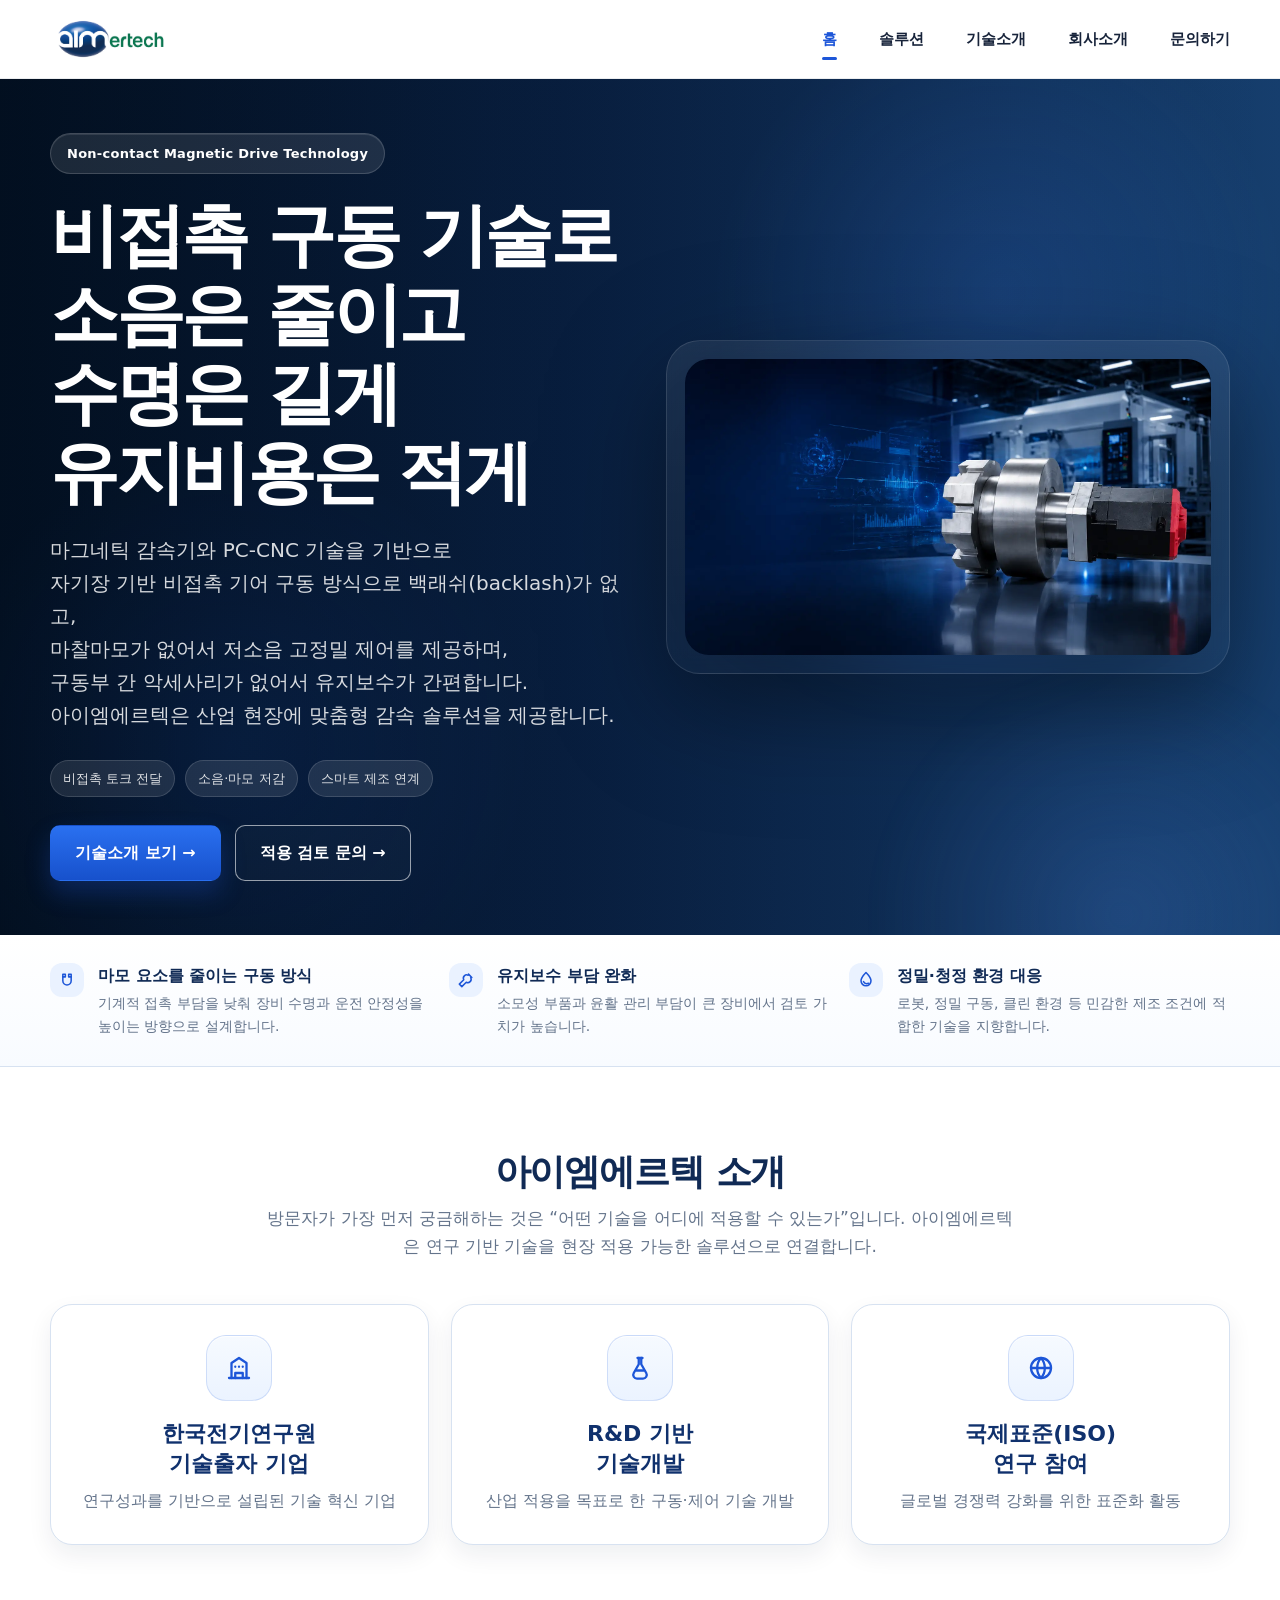
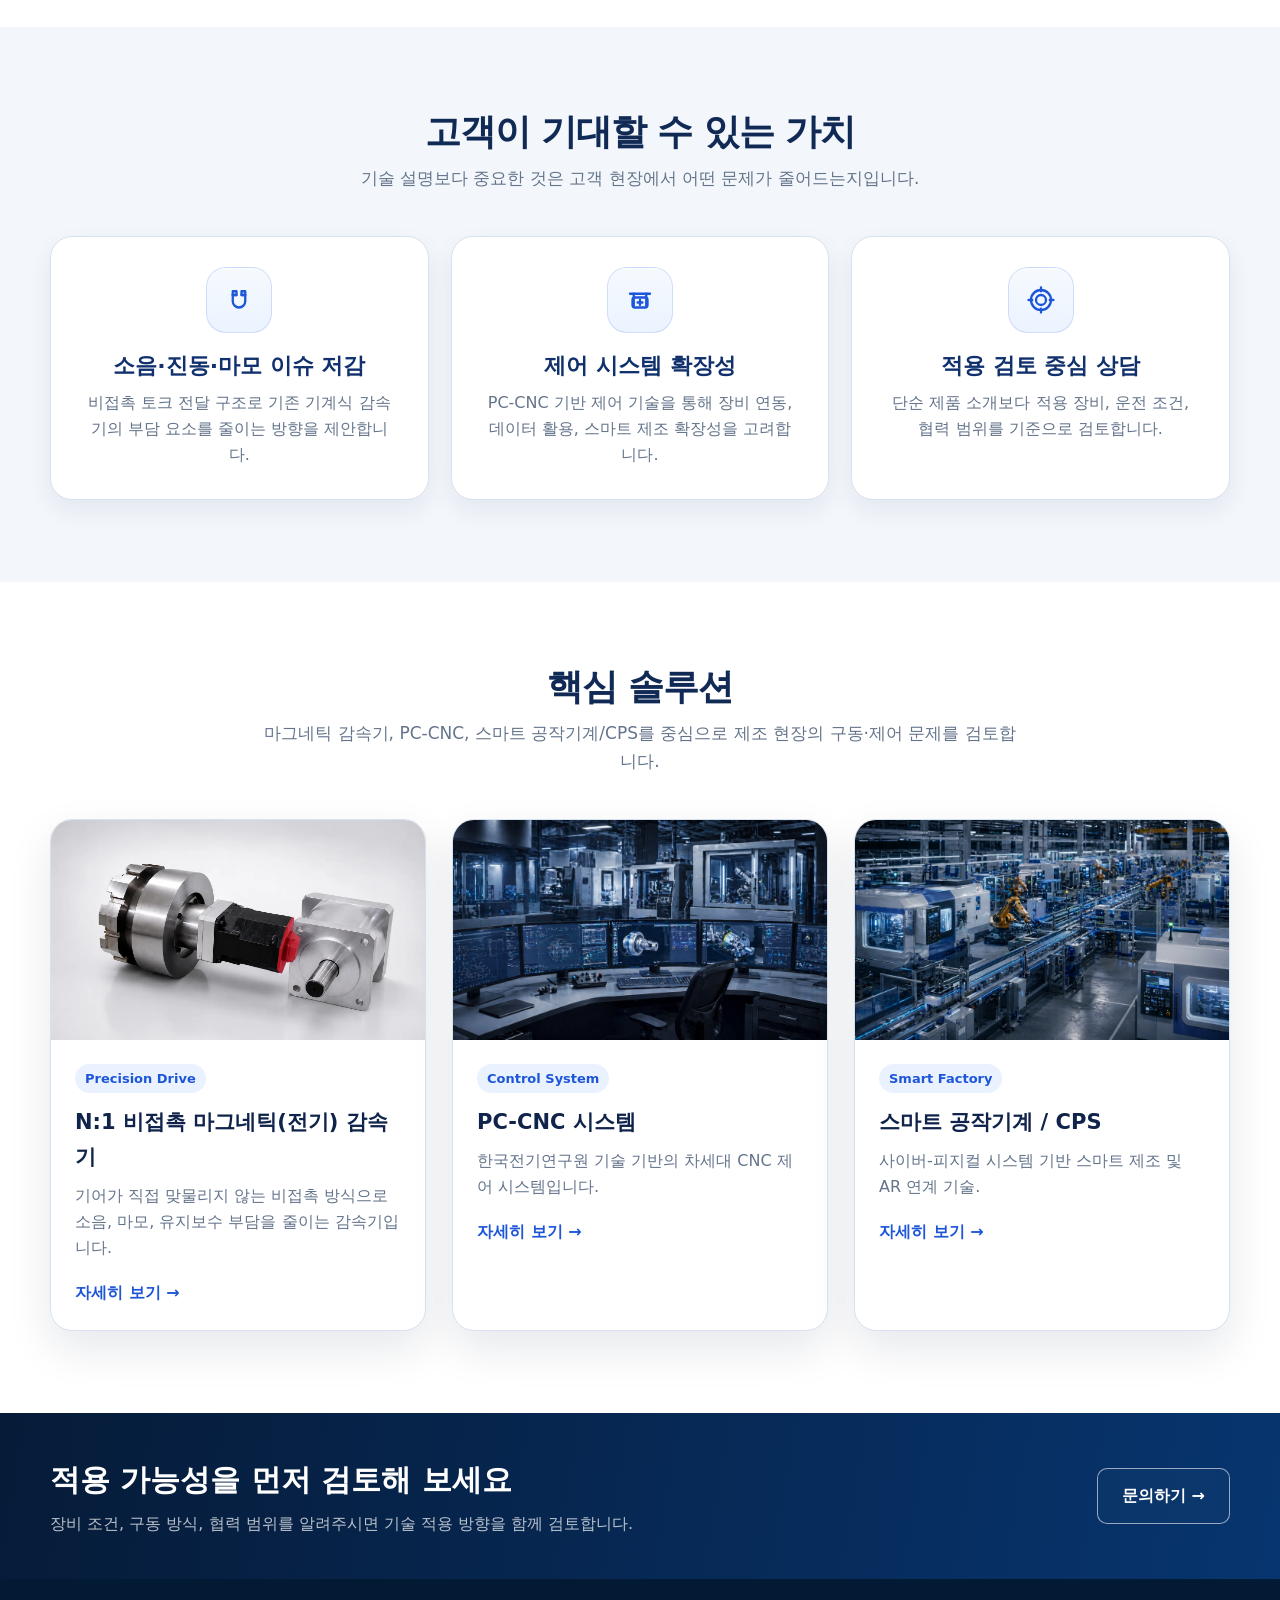
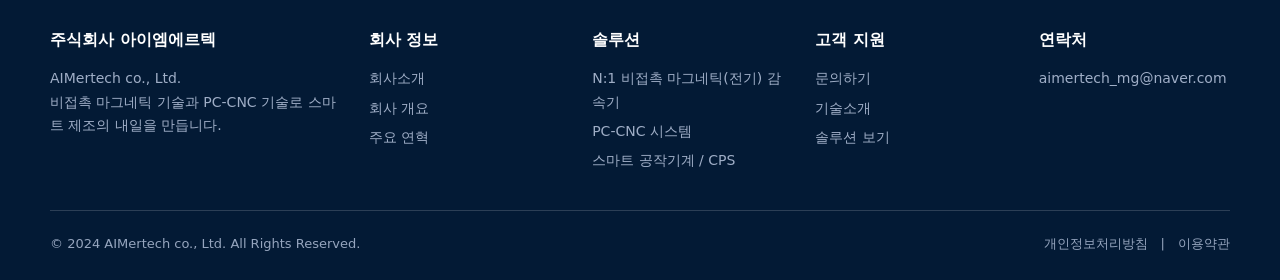
==== index.html @ ede46d6a "Update text for non-contact drive technology description" ====
<!doctype html>
<html lang="ko">
<head>
  <meta charset="utf-8">
  <meta name="viewport" content="width=device-width, initial-scale=1">
  <title>아이엠에르텍 | 비접촉 마그네틱 기술과 PC-CNC 솔루션</title>
  <meta name="description" content="아이엠에르텍은 마그네틱 감속기, PC-CNC, 스마트 공작기계/CPS 기술을 기반으로 정밀 제조 현장의 구동·제어 문제를 해결합니다.">
  <meta property="og:title" content="아이엠에르텍 | 비접촉 마그네틱 기술과 PC-CNC 솔루션">
  <meta property="og:description" content="아이엠에르텍은 마그네틱 감속기, PC-CNC, 스마트 공작기계/CPS 기술을 기반으로 정밀 제조 현장의 구동·제어 문제를 해결합니다.">
  <meta property="og:type" content="website">
  <meta property="og:image" content="assets/images/hero-mangetic-gear.webp">
  <link rel="icon" href="assets/logo/logo.webp">
  <link rel="stylesheet" href="css/style.css">
</head>
<body>
<a class="skip" href="#main">본문 바로가기</a>
<header class="site-header">
  <div class="container nav-wrap">
    <a class="logo" href="index.html" aria-label="아이엠에르텍 홈"><img src="assets/logo/logo.webp" alt="주식회사 아이엠에르텍 AIMertech co., Ltd."></a>
    <nav class="main-nav" aria-label="주요 메뉴"><a href="index.html" class="active">홈</a><a href="solution.html">솔루션</a><a href="technology.html">기술소개</a><a href="company.html">회사소개</a><a href="contact.html">문의하기</a></nav>
    <button class="mobile-toggle" aria-label="메뉴 열기"><span></span><span></span><span></span></button>
  </div>
</header>
<main id="main">

<section class="hero">
  <div class="container hero-grid">
    <div class="hero-copy">
      <div class="hero-kicker">Non-contact Magnetic Drive Technology</div>
      <h1>비접촉 구동 기술로<br>소음은 줄이고<br>수명은 길게<br>유지비용은 적게</h1>
      <p>마그네틱 감속기와 PC-CNC 기술을 기반으로 <br> 
        자기장 기반 비접촉 기어 구동 방식으로 백래쉬(backlash)가 없고, <br>
        마찰마모가 없어서 저소음 고정밀 제어를 제공하며, <br>
        구동부 간 악세사리가 없어서 유지보수가 간편합니다. <br>
        아이엠에르텍은 산업 현장에 맞춤형 감속 솔루션을 제공합니다.</p>
      <div class="hero-chips"><span>비접촉 토크 전달</span><span>소음·마모 저감</span><span>스마트 제조 연계</span></div>
      <div class="btn-row"><a class="btn btn-primary" href="technology.html">기술소개 보기 →</a><a class="btn btn-outline" href="contact.html">적용 검토 문의 →</a></div>
    </div>
    <div class="hero-media">
      <div class="hero-glow" aria-hidden="true"></div>
      <div class="hero-media-shell"><img src="assets/images/hero-mangetic-gear.webp" alt="아이엠에르텍 N:1 비접촉 마그네틱(전기) 감속기"></div>
    </div>
  </div>
</section>
<section class="customer-bar">
  <div class="container customer-points">
    <div class="customer-point"><div class="mini"><svg class="svg-icon" viewBox="0 0 24 24" aria-hidden="true"><path d="M7 8v5a5 5 0 1 0 10 0V8"/><path d="M7 8h3M14 8h3"/><path d="M7 5h3v3H7zM14 5h3v3h-3z"/></svg></div><div><strong>마모 요소를 줄이는 구동 방식</strong><p>기계적 접촉 부담을 낮춰 장비 수명과 운전 안정성을 높이는 방향으로 설계합니다.</p></div></div>
    <div class="customer-point"><div class="mini"><svg class="svg-icon" viewBox="0 0 24 24" aria-hidden="true"><path d="M14.7 6.3a4 4 0 0 0-5.4 5.4L4 17l3 3 5.3-5.3a4 4 0 0 0 5.4-5.4"/><path d="M15 5l4 4"/></svg></div><div><strong>유지보수 부담 완화</strong><p>소모성 부품과 윤활 관리 부담이 큰 장비에서 검토 가치가 높습니다.</p></div></div>
    <div class="customer-point"><div class="mini"><svg class="svg-icon" viewBox="0 0 24 24" aria-hidden="true"><path d="M12 3c3 3 6 6 6 10a6 6 0 0 1-12 0c0-4 3-7 6-10Z"/><path d="M9 14c1 2 3 3 6 2"/></svg></div><div><strong>정밀·청정 환경 대응</strong><p>로봇, 정밀 구동, 클린 환경 등 민감한 제조 조건에 적합한 기술을 지향합니다.</p></div></div>
  </div>
</section>
<section class="section">
  <div class="container">
    <div class="section-title"><h2>아이엠에르텍 소개</h2><p>방문자가 가장 먼저 궁금해하는 것은 “어떤 기술을 어디에 적용할 수 있는가”입니다. 아이엠에르텍은 연구 기반 기술을 현장 적용 가능한 솔루션으로 연결합니다.</p></div>
    <div class="stats">
      <div class="stat-card"><div class="icon-circle"><svg class="svg-icon" viewBox="0 0 24 24" aria-hidden="true"><path d="M4 20h16"/><path d="M6 20V8l6-4 6 4v12"/><path d="M9 20v-4h6v4"/><path d="M9 11h.01M12 11h.01M15 11h.01"/></svg></div><h3>한국전기연구원<br>기술출자 기업</h3><p>연구성과를 기반으로 설립된 기술 혁신 기업</p></div>
      <div class="stat-card"><div class="icon-circle"><svg class="svg-icon" viewBox="0 0 24 24" aria-hidden="true"><path d="M10 4h4"/><path d="M11 4v5l-4 7a3 3 0 0 0 2.6 4.5h4.8A3 3 0 0 0 17 16l-4-7V4"/><path d="M9 14h6"/></svg></div><h3>R&amp;D 기반<br>기술개발</h3><p>산업 적용을 목표로 한 구동·제어 기술 개발</p></div>
      <div class="stat-card"><div class="icon-circle"><svg class="svg-icon" viewBox="0 0 24 24" aria-hidden="true"><circle cx="12" cy="12" r="8"/><path d="M4 12h16"/><path d="M12 4a12 12 0 0 1 0 16"/><path d="M12 4a12 12 0 0 0 0 16"/></svg></div><h3>국제표준(ISO)<br>연구 참여</h3><p>글로벌 경쟁력 강화를 위한 표준화 활동</p></div>
    </div>
  </div>
</section>
<section class="section soft">
  <div class="container">
    <div class="section-title"><h2>고객이 기대할 수 있는 가치</h2><p>기술 설명보다 중요한 것은 고객 현장에서 어떤 문제가 줄어드는지입니다.</p></div>
    <div class="value-grid">
      <div class="value-card"><div class="benefit-icon"><svg class="svg-icon" viewBox="0 0 24 24" aria-hidden="true"><path d="M7 8v5a5 5 0 1 0 10 0V8"/><path d="M7 8h3M14 8h3"/><path d="M7 5h3v3H7zM14 5h3v3h-3z"/></svg></div><h3>소음·진동·마모 이슈 저감</h3><p>비접촉 토크 전달 구조로 기존 기계식 감속기의 부담 요소를 줄이는 방향을 제안합니다.</p></div>
      <div class="value-card"><div class="benefit-icon"><svg class="svg-icon" viewBox="0 0 24 24" aria-hidden="true"><path d="M4 7h16"/><path d="M7 7v10M17 7v10"/><rect x="6" y="10" width="12" height="8" rx="2"/><path d="M12 12v4M10 14h4"/></svg></div><h3>제어 시스템 확장성</h3><p>PC-CNC 기반 제어 기술을 통해 장비 연동, 데이터 활용, 스마트 제조 확장성을 고려합니다.</p></div>
      <div class="value-card"><div class="benefit-icon"><svg class="svg-icon" viewBox="0 0 24 24" aria-hidden="true"><circle cx="12" cy="12" r="8"/><circle cx="12" cy="12" r="4"/><path d="M12 2v3M12 19v3M2 12h3M19 12h3"/></svg></div><h3>적용 검토 중심 상담</h3><p>단순 제품 소개보다 적용 장비, 운전 조건, 협력 범위를 기준으로 검토합니다.</p></div>
    </div>
  </div>
</section>
<section class="section">
  <div class="container">
    <div class="section-title"><h2>핵심 솔루션</h2><p>마그네틱 감속기, PC-CNC, 스마트 공작기계/CPS를 중심으로 제조 현장의 구동·제어 문제를 검토합니다.</p></div>
    <div class="solution-grid">
      <article class="solution-card"><img src="assets/images/magnetic-gear-cutaway.webp" alt="N:1 비접촉 마그네틱(전기) 감속기"><div class="body"><span class="tagline">Precision Drive</span><h3>N:1 비접촉 마그네틱(전기) 감속기</h3><p>기어가 직접 맞물리지 않는 비접촉 방식으로 소음, 마모, 유지보수 부담을 줄이는 감속기입니다.</p><a class="text-link" href="technology.html">자세히 보기 →</a></div></article>
      <article class="solution-card"><img src="assets/images/control-room.webp" alt="PC-CNC 시스템"><div class="body"><span class="tagline">Control System</span><h3>PC-CNC 시스템</h3><p>한국전기연구원 기술 기반의 차세대 CNC 제어 시스템입니다.</p><a class="text-link" href="solution.html">자세히 보기 →</a></div></article>
      <article class="solution-card"><img src="assets/images/factory-automation.webp" alt="스마트 공작기계와 CPS"><div class="body"><span class="tagline">Smart Factory</span><h3>스마트 공작기계 / CPS</h3><p>사이버-피지컬 시스템 기반 스마트 제조 및 AR 연계 기술.</p><a class="text-link" href="solution.html">자세히 보기 →</a></div></article>
    </div>
  </div>
</section>
<section class="cta-band"><div class="container cta-content"><div><h2>적용 가능성을 먼저 검토해 보세요</h2><p>장비 조건, 구동 방식, 협력 범위를 알려주시면 기술 적용 방향을 함께 검토합니다.</p></div><a class="btn btn-outline" href="contact.html">문의하기 →</a></div></section>

<footer class="footer">
  <div class="container">
    <div class="footer-grid">
      <div><h4>주식회사 아이엠에르텍</h4><p>AIMertech co., Ltd.<br>비접촉 마그네틱 기술과 PC-CNC 기술로 스마트 제조의 내일을 만듭니다.</p></div>
      <div><h4>회사 정보</h4><a href="company.html">회사소개</a><a href="company.html#profile">회사 개요</a><a href="company.html#certs">주요 연혁</a></div>
      <div><h4>솔루션</h4><a href="solution.html">N:1 비접촉 마그네틱(전기) 감속기</a><a href="solution.html">PC-CNC 시스템</a><a href="solution.html">스마트 공작기계 / CPS</a></div>
      <div><h4>고객 지원</h4><a href="contact.html">문의하기</a><a href="technology.html">기술소개</a><a href="solution.html">솔루션 보기</a></div>
      <div><h4>연락처</h4><p>aimertech_mg@naver.com</p></div>
    </div>
    <div class="footer-bottom"><span>© 2024 AIMertech co., Ltd. All Rights Reserved.</span><span>개인정보처리방침　|　이용약관</span></div>
  </div>
</footer>
</main>
<script src="js/script.js"></script>
</body>
</html>
---- css/style.css ----
:root{
  --navy:#061a34; --navy2:#0c2c57; --navy3:#143e73; --blue:#1d56d8; --blue2:#4b8fff;
  --blue-soft:#eaf2ff; --ink:#10203a; --muted:#64748b; --line:#d7e2f1; --bg:#f3f7fc;
  --white:#fff; --shadow:0 18px 44px rgba(8,25,60,.10); --shadow-soft:0 10px 24px rgba(8,25,60,.07);
  --radius:22px; --max:1180px;
}
*{box-sizing:border-box} html{scroll-behavior:smooth} body{margin:0;font-family:Inter,Pretendard,"Noto Sans KR",system-ui,-apple-system,BlinkMacSystemFont,sans-serif;color:var(--ink);background:#fff;line-height:1.65} a{text-decoration:none;color:inherit} img{max-width:100%;display:block} ul{padding-left:1.2rem} .container{width:min(var(--max),calc(100% - 40px));margin:0 auto} .skip{position:absolute;left:-9999px} .skip:focus{left:20px;top:20px;background:#fff;color:#000;padding:10px;z-index:99}
.site-header{position:sticky;top:0;z-index:50;background:rgba(255,255,255,.92);backdrop-filter:blur(12px);border-bottom:1px solid rgba(6,27,56,.08)} .nav-wrap{height:78px;display:flex;align-items:center;justify-content:space-between;gap:24px} .logo img{height:48px} .main-nav{display:flex;gap:42px;align-items:center;font-weight:750;font-size:15px} .main-nav a{position:relative;padding:25px 0;color:#17233a} .main-nav a.active,.main-nav a:hover{color:var(--blue)} .main-nav a.active:after{content:"";position:absolute;left:0;right:0;bottom:16px;height:3px;border-radius:999px;background:var(--blue)} .mobile-toggle{display:none;background:none;border:0;gap:5px;flex-direction:column} .mobile-toggle span{width:26px;height:2px;background:#0f1b2e;display:block}
.hero{position:relative;overflow:hidden;background:radial-gradient(circle at 78% 25%,rgba(64,134,255,.18),transparent 24%),radial-gradient(circle at 18% 78%,rgba(33,98,220,.14),transparent 24%),linear-gradient(90deg,#031224 0%,#092144 44%,#163f6f 100%);color:#fff;min-height:650px;display:flex;align-items:center} .hero:before{content:"";position:absolute;inset:0;background:linear-gradient(90deg,rgba(1,10,24,.34) 0%,rgba(1,10,24,.16) 38%,rgba(1,10,24,.02) 100%);pointer-events:none} .hero:after{content:"";position:absolute;inset:auto -8% -28% auto;width:520px;height:520px;border-radius:50%;background:radial-gradient(circle,rgba(92,154,255,.18) 0%,rgba(92,154,255,0) 68%);filter:blur(12px)} .hero-grid{position:relative;z-index:1;display:grid;grid-template-columns:1.02fr .98fr;gap:28px;align-items:center;padding:54px 0} .hero-copy{max-width:660px} .hero-kicker{display:inline-flex;align-items:center;gap:8px;padding:9px 16px;border-radius:999px;background:rgba(255,255,255,.10);border:1px solid rgba(255,255,255,.16);font-size:13px;font-weight:800;letter-spacing:.02em;margin-bottom:22px;box-shadow:inset 0 1px 0 rgba(255,255,255,.10)} .hero h1{font-size:clamp(40px,5.4vw,70px);line-height:1.14;margin:0 0 22px;letter-spacing:-.05em} .hero p{font-size:20px;max-width:580px;margin:0 0 28px;color:rgba(255,255,255,.84)} .hero-media{position:relative;display:flex;justify-content:center;align-items:center;min-height:420px} .hero-media-shell{position:relative;z-index:1;width:min(100%,650px);padding:18px;border-radius:34px;background:linear-gradient(180deg,rgba(255,255,255,.08),rgba(255,255,255,.03));border:1px solid rgba(255,255,255,.12);box-shadow:0 34px 80px rgba(0,0,0,.22);backdrop-filter:blur(10px)} .hero-media img{width:100%;max-width:620px;border-radius:24px;filter:drop-shadow(0 30px 70px rgba(0,0,0,.28))} .hero-glow{position:absolute;inset:auto 8% 10% 8%;height:72%;border-radius:50%;background:radial-gradient(circle,rgba(44,125,255,.48) 0%,rgba(44,125,255,.16) 38%,transparent 72%);filter:blur(28px)} .hero-chips{display:flex;flex-wrap:wrap;gap:10px;margin:0 0 28px} .hero-chips span{padding:7px 12px;border-radius:999px;background:rgba(255,255,255,.10);border:1px solid rgba(255,255,255,.14);font-size:13px;color:rgba(255,255,255,.86)}
.page-hero{background:linear-gradient(135deg,rgba(4,22,48,.95),rgba(11,46,92,.86)),var(--page-bg) center/cover no-repeat;color:#fff;padding:86px 0;text-align:center} .page-hero h1{font-size:46px;margin:0 0 10px;letter-spacing:-.03em} .page-hero p{margin:0 auto;color:rgba(255,255,255,.78);font-size:18px;max-width:760px} .company-hero{background:linear-gradient(90deg,rgba(5,24,52,.85),rgba(8,35,70,.54)),var(--page-bg) center/cover no-repeat;text-align:left}
.btn{display:inline-flex;align-items:center;gap:10px;padding:14px 24px;border-radius:10px;font-weight:800;border:1px solid transparent;transition:.22s ease} .btn-primary{background:linear-gradient(180deg,#2a70f0,#1751cc);color:#fff;box-shadow:0 12px 24px rgba(29,86,216,.28)} .btn-primary:hover{transform:translateY(-2px);box-shadow:0 18px 30px rgba(29,86,216,.34)} .btn-outline{border-color:rgba(255,255,255,.58);color:#fff;background:rgba(255,255,255,.02)} .btn-outline:hover{background:rgba(255,255,255,.08)} .btn-outline.dark{border-color:#9ab3e4;color:#082958} .btn-row{display:flex;gap:14px;flex-wrap:wrap}
.section{padding:82px 0} .section.tight{padding:64px 0} .section.soft{background:var(--bg)} .section.dark{background:linear-gradient(135deg,#061a38,#0a3266);color:#fff} .section-title{text-align:center;margin-bottom:44px} .section-title h2{font-size:36px;line-height:1.25;margin:0 0 10px;letter-spacing:-.03em;color:#102a55} .dark .section-title h2{color:#fff} .section-title p{margin:0 auto;color:var(--muted);font-size:17px;max-width:760px} .dark .section-title p{color:rgba(255,255,255,.72)}
.svg-icon{width:30px;height:30px;stroke:currentColor;fill:none;stroke-width:1.85;stroke-linecap:round;stroke-linejoin:round;flex:0 0 auto} .icon-circle,.feature-card .icon,.type-icon,.info-icon,.benefit-icon{width:66px;height:66px;border-radius:20px;display:grid;place-items:center;margin:0 auto 18px;color:var(--blue);background:linear-gradient(180deg,#f6faff,#ebf3ff);border:1px solid rgba(29,86,216,.16);box-shadow:inset 0 1px 0 rgba(255,255,255,.9)}
.stats,.solution-grid,.cert-grid,.contact-info,.value-grid,.process-grid,.review-grid{display:grid;gap:22px} .stats{grid-template-columns:repeat(3,1fr)} .solution-grid{grid-template-columns:repeat(3,1fr);gap:26px} .cert-grid{grid-template-columns:repeat(3,1fr)} .value-grid{grid-template-columns:repeat(3,1fr)} .process-grid{grid-template-columns:repeat(3,1fr)} .review-grid{grid-template-columns:repeat(3,1fr)} .stat-card,.feature-card,.contact-card,.info-card,.cert-card,.principle-box,.application-box,.value-card,.process-card,.contact-cta-card,.review-card{background:#fff;border:1px solid var(--line);border-radius:var(--radius);box-shadow:var(--shadow-soft)} .stat-card,.feature-card,.contact-card,.info-card,.cert-card,.value-card,.process-card,.review-card{padding:30px} .stat-card,.feature-card,.contact-card,.value-card,.process-card,.review-card{position:relative;overflow:hidden;transition:.24s ease} .stat-card:before,.feature-card:before,.contact-card:before,.value-card:before,.process-card:before,.review-card:before{content:"";position:absolute;inset:0 0 auto 0;height:4px;background:linear-gradient(90deg,var(--blue),var(--blue2));opacity:0;transition:.24s ease} .stat-card:hover,.feature-card:hover,.contact-card:hover,.value-card:hover,.process-card:hover,.review-card:hover{transform:translateY(-6px);box-shadow:var(--shadow)} .stat-card:hover:before,.feature-card:hover:before,.contact-card:hover:before,.value-card:hover:before,.process-card:hover:before,.review-card:hover:before{opacity:1} .stat-card,.feature-card,.value-card,.process-card,.review-card{text-align:center} .stat-card h3,.value-card h3,.process-card h3,.review-card h3{font-size:22px;line-height:1.38;margin:0 0 8px;color:#10316d} .stat-card p,.value-card p,.process-card p,.review-card p{margin:0;color:var(--muted)}
.solution-card{background:#fff;border:1px solid var(--line);border-radius:var(--radius);overflow:hidden;box-shadow:var(--shadow);transition:.25s} .solution-card:hover{transform:translateY(-6px)} .solution-card img{height:220px;width:100%;object-fit:cover} .solution-card .body{padding:24px} .solution-card h3{font-size:21px;margin:0 0 8px;color:#10234b} .solution-card p{color:var(--muted);margin:0 0 18px} .tagline{font-size:13px;display:inline-flex;padding:4px 10px;border-radius:999px;background:#eaf2ff;color:var(--blue);font-weight:800;margin-bottom:12px} .text-link{font-weight:850;color:var(--blue)}
.customer-bar{background:linear-gradient(180deg,#fff,#f8fbff);border-bottom:1px solid var(--line)} .customer-points{display:grid;grid-template-columns:repeat(3,1fr);gap:18px;padding:28px 0} .customer-point{display:flex;gap:14px;align-items:flex-start} .customer-point strong{display:block;color:#102a55;margin-bottom:2px} .customer-point p{margin:0;color:var(--muted);font-size:14px} .customer-point .mini{width:34px;height:34px;border-radius:12px;background:#eaf2ff;color:var(--blue);display:grid;place-items:center;flex:0 0 auto} .customer-point .mini .svg-icon{width:20px;height:20px}
.cta-band{padding:42px 0;background:linear-gradient(100deg,#061b38,#07356f);color:#fff} .cta-content{display:flex;justify-content:space-between;align-items:center;gap:24px} .cta-content h2{margin:0 0 6px;font-size:30px} .cta-content p{margin:0;color:rgba(255,255,255,.72)}
.footer{background:#031a35;color:#dce8ff;padding:48px 0 26px} .footer-grid{display:grid;grid-template-columns:1.5fr repeat(4,1fr);gap:32px;padding-bottom:32px;border-bottom:1px solid rgba(255,255,255,.16)} .footer h4{margin:0 0 14px;color:#fff} .footer p,.footer a{font-size:14px;color:rgba(220,232,255,.72);display:block;margin:6px 0} .footer-bottom{display:flex;justify-content:space-between;gap:24px;padding-top:22px;color:rgba(220,232,255,.68);font-size:13px}
.breadcrumb{font-size:14px;color:#60708a;margin:28px 0} .solution-list{display:grid;gap:22px} .solution-row{display:grid;grid-template-columns:.9fr 1.1fr;border:1px solid var(--line);border-radius:18px;overflow:hidden;background:#fff;box-shadow:0 10px 30px rgba(6,27,56,.05)} .solution-row .imgbox{position:relative;min-height:330px;background:#051a35} .solution-row img{width:100%;height:100%;object-fit:cover} .num{position:absolute;top:22px;left:22px;background:var(--blue);color:#fff;border-radius:10px;padding:10px 14px;font-size:28px;font-weight:900;box-shadow:0 10px 18px rgba(29,86,216,.24)} .solution-row .copy{padding:48px} .solution-row h2{font-size:34px;line-height:1.25;margin:0 0 14px;color:#0d2558} .check-list{list-style:none;padding:0;margin:22px 0} .check-list li{margin:10px 0;display:flex;gap:10px;color:#44516a} .dark .check-list li{color:rgba(255,255,255,.8)} .check-list li:before{content:"✓";display:inline-grid;place-items:center;width:22px;height:22px;border-radius:50%;background:#e8f0ff;color:var(--blue);font-weight:900;flex:0 0 auto} .promise{margin-top:30px;border-radius:18px;background:linear-gradient(135deg,#061b38,#063574);padding:42px;color:#fff;display:grid;grid-template-columns:repeat(4,1fr);gap:24px;text-align:center} .promise strong{display:block;font-size:19px;margin:10px 0 4px} .promise p{margin:0;color:rgba(255,255,255,.72);font-size:14px}
.tabs{display:flex;justify-content:center;gap:0;border-bottom:1px solid var(--line);background:#fff;position:sticky;top:78px;z-index:30} .tabs a{padding:20px 54px;font-weight:800;color:#667085;border-bottom:3px solid transparent} .tabs a.active,.tabs a:hover{color:var(--blue);border-color:var(--blue)} .tech-intro{display:grid;grid-template-columns:.9fr 1.1fr;align-items:center;gap:54px} .kicker{display:inline-block;background:#e7f0ff;color:var(--blue);font-weight:900;padding:5px 12px;border-radius:8px;margin-bottom:12px} .tech-intro h2{font-size:44px;margin:0 0 18px;color:#0d2558;letter-spacing:-.04em} .tech-intro p{font-size:19px;color:#43516a} .tech-intro img{filter:drop-shadow(0 22px 40px rgba(6,27,56,.18))} .feature-grid{display:grid;grid-template-columns:repeat(5,1fr);gap:18px} .feature-card{text-align:center;padding:28px 22px} .feature-card h3{font-size:17px;margin:0 0 8px;color:#132d5a} .feature-card p{font-size:14px;color:var(--muted);margin:0} .principle-grid{display:grid;grid-template-columns:1fr 1fr;gap:42px;align-items:start} .principle-box,.application-box{padding:28px} .principle-visual{display:flex;align-items:center;gap:18px;justify-content:center;margin-top:28px} .ring{width:120px;height:120px;border:22px solid #d9e2ef;border-top-color:#0b4ccb;border-radius:50%;box-shadow:inset 0 0 0 9px #fff} .arrow{font-size:34px;color:#6b7a90} .app-grid{display:grid;grid-template-columns:repeat(2,1fr);gap:16px} .app-item{border:1px solid var(--line);border-radius:14px;padding:18px;display:flex;gap:12px;align-items:flex-start} .app-item span{font-size:26px;color:var(--blue)}
.message{display:grid;grid-template-columns:1fr 1fr;gap:58px;align-items:center} .message h2{font-size:34px;color:#0d2558} .message p{font-size:18px;color:#4d5b70} .signature{font-family:serif;font-size:30px;color:#10234b;margin-top:24px} .office-card{border-radius:22px;overflow:hidden;box-shadow:var(--shadow)} .company-table{display:grid;grid-template-columns:1fr 1fr;gap:28px} .table{border:1px solid var(--line);border-radius:14px;overflow:hidden;background:#fff;box-shadow:var(--shadow-soft)} .tr{display:grid;grid-template-columns:150px 1fr;border-bottom:1px solid var(--line)} .tr:last-child{border-bottom:0} .th{background:#f4f7fb;font-weight:850;color:#10234b} .td,.th{padding:18px} .cert-card{text-align:center} .cert-card strong{display:block;font-size:36px;color:var(--blue);font-weight:900} .company-features{grid-template-columns:repeat(4,1fr)}
.contact-types{display:grid;grid-template-columns:repeat(3,1fr);gap:22px} .contact-card{text-align:center;background:linear-gradient(180deg,#fff,#fbfdff)} .contact-card h3{font-size:21px;line-height:1.45;margin:0 0 8px;color:#10234b} .contact-card p{margin:0;color:var(--muted);font-size:15px} .contact-cta-card{margin-top:28px;padding:32px 34px;display:flex;align-items:center;justify-content:space-between;gap:28px;background:linear-gradient(135deg,#fff,#f7fbff);box-shadow:var(--shadow)} .contact-cta-card h3{margin:8px 0 10px;font-size:28px;color:#10316d;letter-spacing:-.02em} .contact-cta-card p{margin:0;color:var(--muted)} .contact-mini{display:inline-flex;align-items:center;padding:6px 12px;border-radius:999px;background:#eaf2ff;color:var(--blue);font-size:12px;font-weight:800;letter-spacing:.03em} .contact-note{font-size:14px;color:#6b7b92;margin-top:10px} .prep-grid{display:grid;grid-template-columns:repeat(3,1fr);gap:18px;margin-top:28px} .prep-card{border:1px solid var(--line);border-radius:18px;padding:22px;background:#fff} .prep-card strong{display:block;margin-bottom:6px;color:#10316d} .prep-card p{margin:0;color:var(--muted);font-size:14px} .partner-section{display:grid;grid-template-columns:1fr 1.1fr;gap:48px;align-items:center} .partner-section img{border-radius:22px;box-shadow:0 20px 42px rgba(0,0,0,.16)} .partner-section h2{font-size:36px;margin:0 0 12px;color:#fff} .partner-section p,.partner-section li{color:rgba(255,255,255,.78)} .form-note{font-size:14px;color:rgba(255,255,255,.68);margin-top:20px}
@media(max-width:900px){.mobile-toggle{display:flex}.main-nav{position:absolute;left:0;right:0;top:78px;background:#fff;display:none;flex-direction:column;gap:0;border-bottom:1px solid var(--line)}.main-nav.open{display:flex}.main-nav a{padding:16px 0}.hero{min-height:560px}.hero-grid{grid-template-columns:1fr;padding:42px 0 32px}.hero-copy{max-width:none}.hero-media{order:-1;min-height:auto}.hero-media-shell{width:min(100%,500px);padding:14px}.stats,.solution-grid,.contact-info,.cert-grid,.value-grid,.process-grid,.review-grid,.customer-points,.prep-grid{grid-template-columns:1fr}.footer-grid{grid-template-columns:1fr 1fr}.solution-row,.tech-intro,.principle-grid,.message,.company-table,.partner-section{grid-template-columns:1fr}.solution-row .copy{padding:30px}.promise,.feature-grid,.company-features,.contact-types{grid-template-columns:1fr 1fr}.tabs{overflow:auto;justify-content:flex-start}.tabs a{padding:16px 26px;white-space:nowrap}.cta-content,.contact-cta-card{flex-direction:column;align-items:flex-start}.hero h1{font-size:44px}.page-hero h1{font-size:36px}}
@media(max-width:560px){.container{width:min(100% - 28px,var(--max))}.section{padding:58px 0}.hero{min-height:auto}.hero-grid{padding:34px 0 28px}.hero h1{font-size:38px}.hero p{font-size:18px}.hero-media-shell{width:min(100%,340px);padding:12px;border-radius:24px}.hero-media img{border-radius:18px}.btn{width:100%;justify-content:center}.promise,.feature-grid,.company-features,.contact-types,.app-grid{grid-template-columns:1fr}.footer-grid{grid-template-columns:1fr}.footer-bottom{flex-direction:column}.tr{grid-template-columns:110px 1fr}.solution-card img{height:180px}.icon-circle,.feature-card .icon,.type-icon,.info-icon,.benefit-icon{width:58px;height:58px;border-radius:18px}.contact-cta-card{padding:26px}.contact-cta-card h3{font-size:22px}}


/* Phase 2 updates */
.tech-video-card{border-radius:26px;overflow:hidden;background:#061a34;box-shadow:0 24px 52px rgba(6,27,56,.18);border:1px solid var(--line)}
.tech-video-card video{width:100%;display:block;aspect-ratio:4/3;object-fit:cover;background:#061a34}
.principle-image{margin-top:24px;border-radius:20px;overflow:hidden;border:1px solid var(--line);box-shadow:var(--shadow-soft);background:#fff}
.principle-image img{width:100%;height:auto;display:block}
.history-layout{display:grid;grid-template-columns:.85fr 1.15fr;gap:44px;align-items:start}
.history-photo-card{background:#fff;border:1px solid var(--line);border-radius:24px;overflow:hidden;box-shadow:var(--shadow)}
.history-photo-card img{width:100%;height:auto;display:block}
.history-photo-caption{padding:16px 18px;color:#10316d;font-weight:850;background:#f7fbff;border-top:1px solid var(--line)}
.section-title.left{text-align:left;margin-left:0;margin-right:0}
.history-table{background:#fff;border:1px solid var(--line);border-radius:20px;overflow:hidden;box-shadow:var(--shadow-soft)}
.history-row{display:grid;grid-template-columns:140px 1fr;gap:18px;padding:18px 22px;border-bottom:1px solid var(--line)}
.history-row:last-child{border-bottom:0}
.history-row time{font-weight:900;color:var(--blue);white-space:nowrap}
.history-row p{margin:0;color:#42526b;line-height:1.55}
.contact-address{margin-top:8px!important;color:#10316d!important;font-weight:750}
@media(max-width:900px){.history-layout{grid-template-columns:1fr}.history-row{grid-template-columns:120px 1fr}.tech-video-card video{aspect-ratio:16/10}}
@media(max-width:560px){.history-row{grid-template-columns:1fr;gap:6px;padding:16px}.section-title.left{text-align:center}.history-photo-caption{text-align:center}}
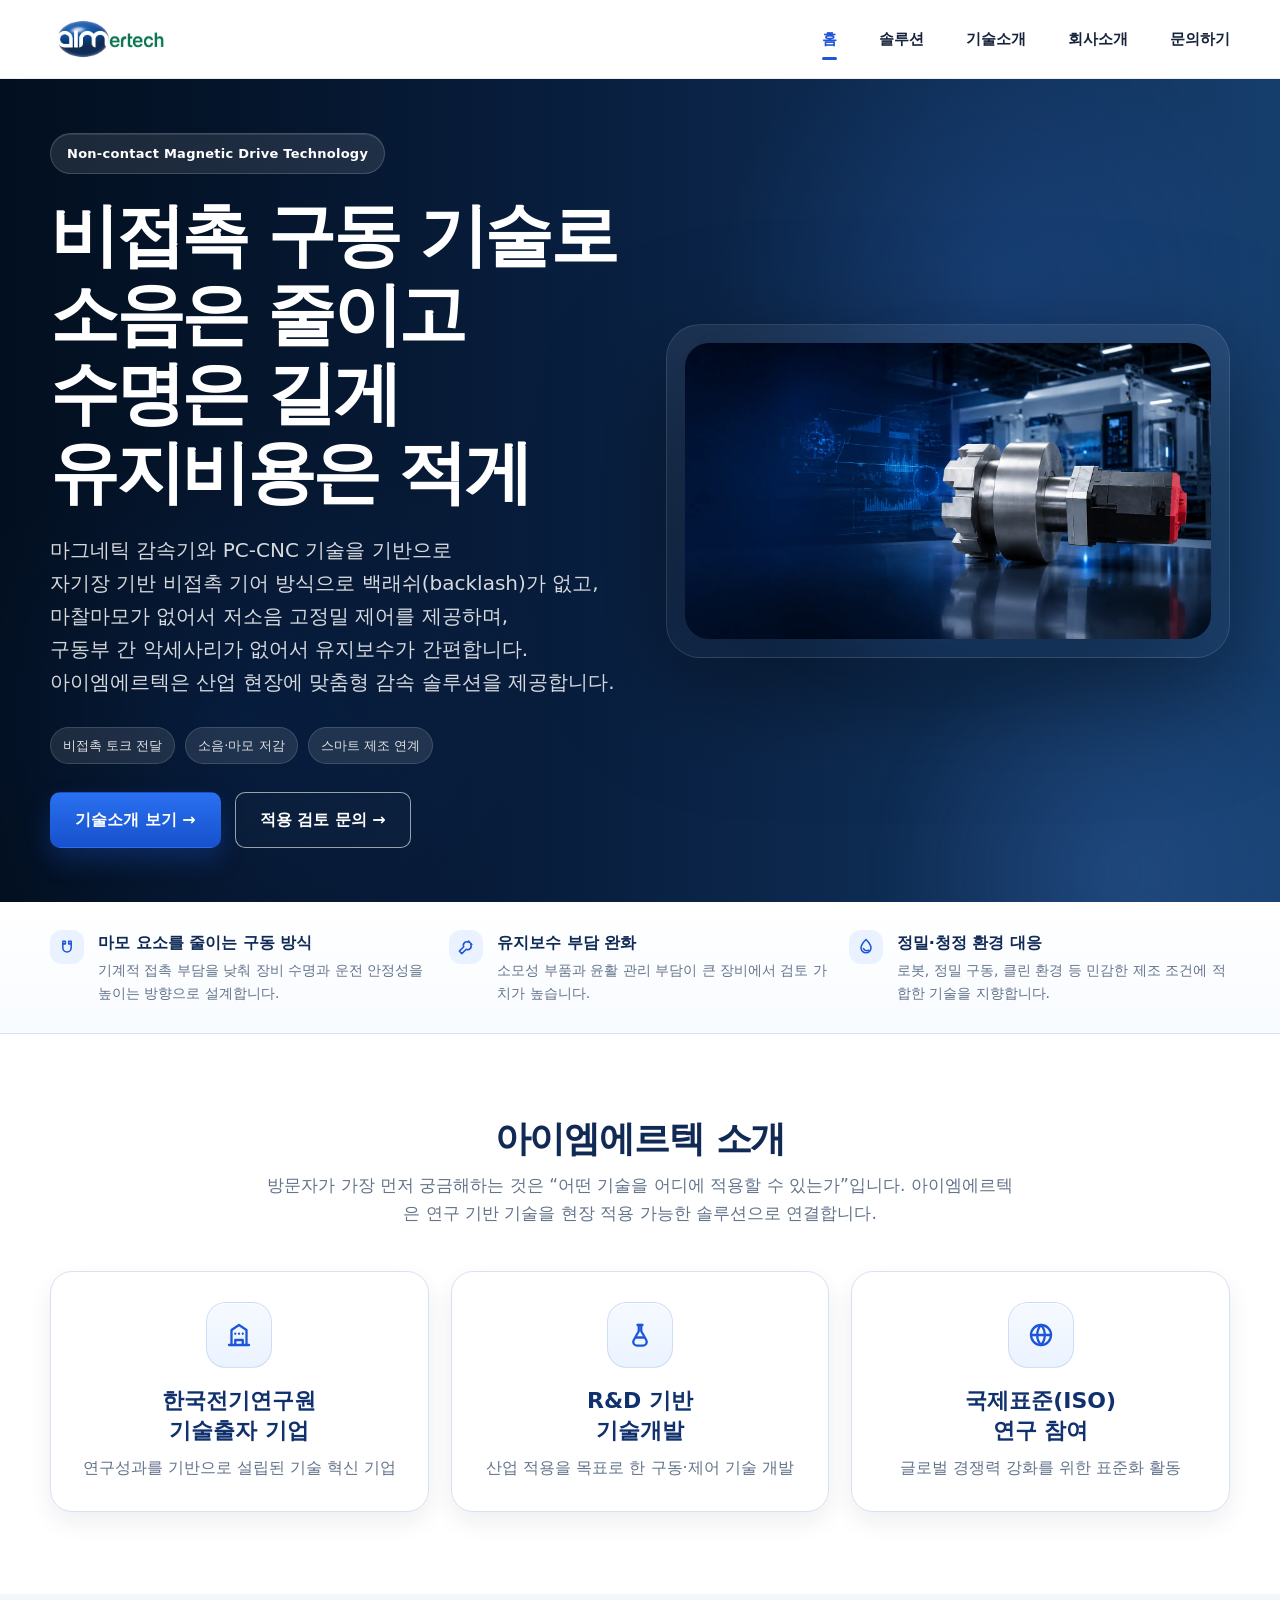
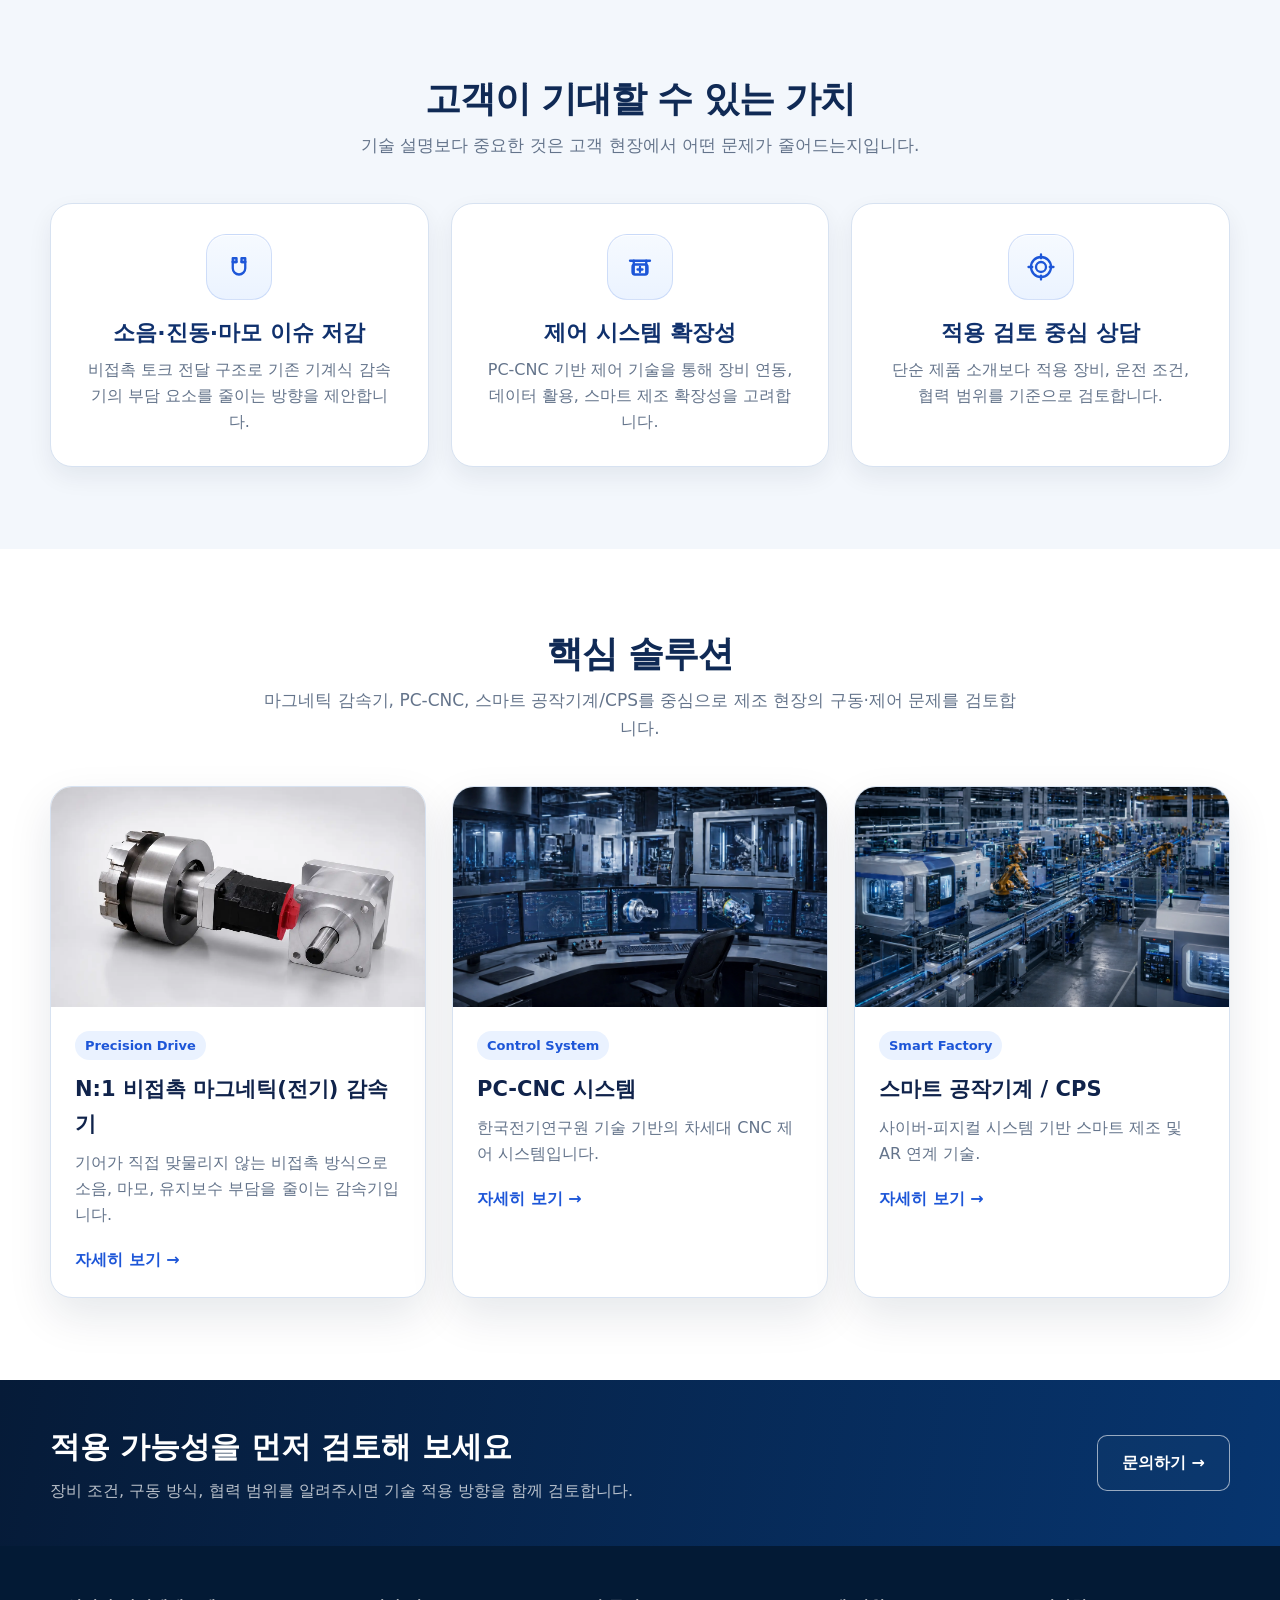
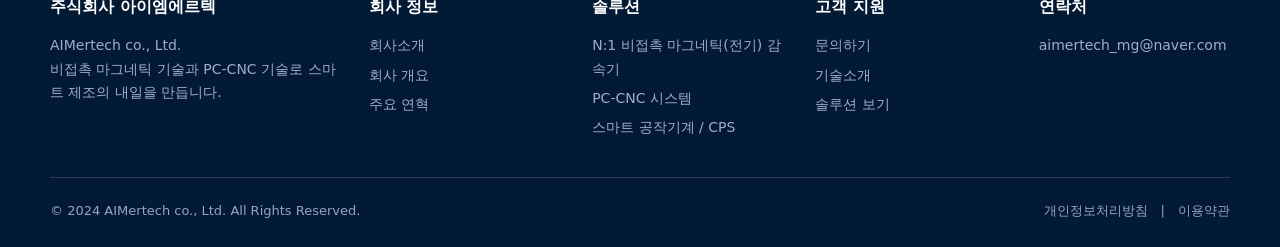
==== commit ae27b399: "Fix typo in magnetic drive technology description" ====
--- a/index.html
+++ b/index.html
@@ -29,7 +29,7 @@
       <div class="hero-kicker">Non-contact Magnetic Drive Technology</div>
       <h1>비접촉 구동 기술로<br>소음은 줄이고<br>수명은 길게<br>유지비용은 적게</h1>
       <p>마그네틱 감속기와 PC-CNC 기술을 기반으로 <br> 
-        자기장 기반 비접촉 기어 구동 방식으로 백래쉬(backlash)가 없고, <br>
+        자기장 기반 비접촉 기어 방식으로 백래쉬(backlash)가 없고, <br>
         마찰마모가 없어서 저소음 고정밀 제어를 제공하며, <br>
         구동부 간 악세사리가 없어서 유지보수가 간편합니다. <br>
         아이엠에르텍은 산업 현장에 맞춤형 감속 솔루션을 제공합니다.</p>
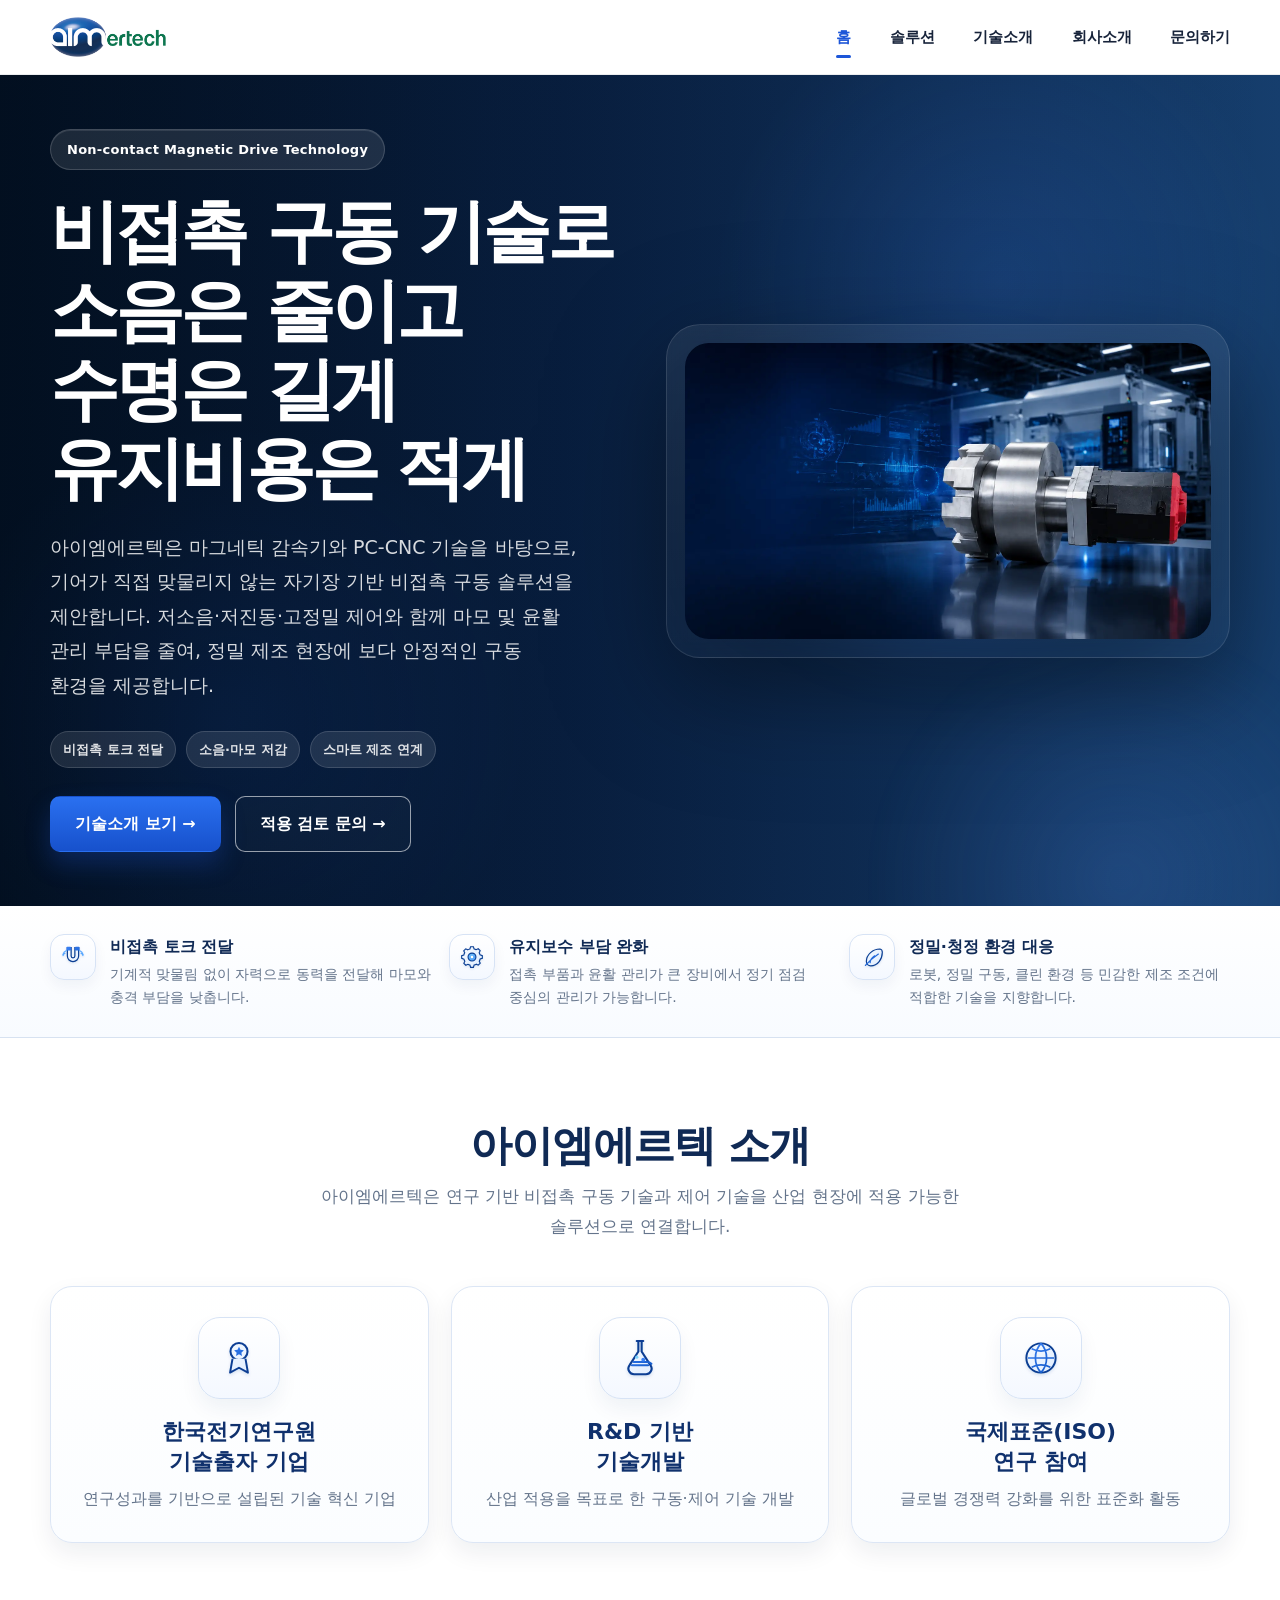
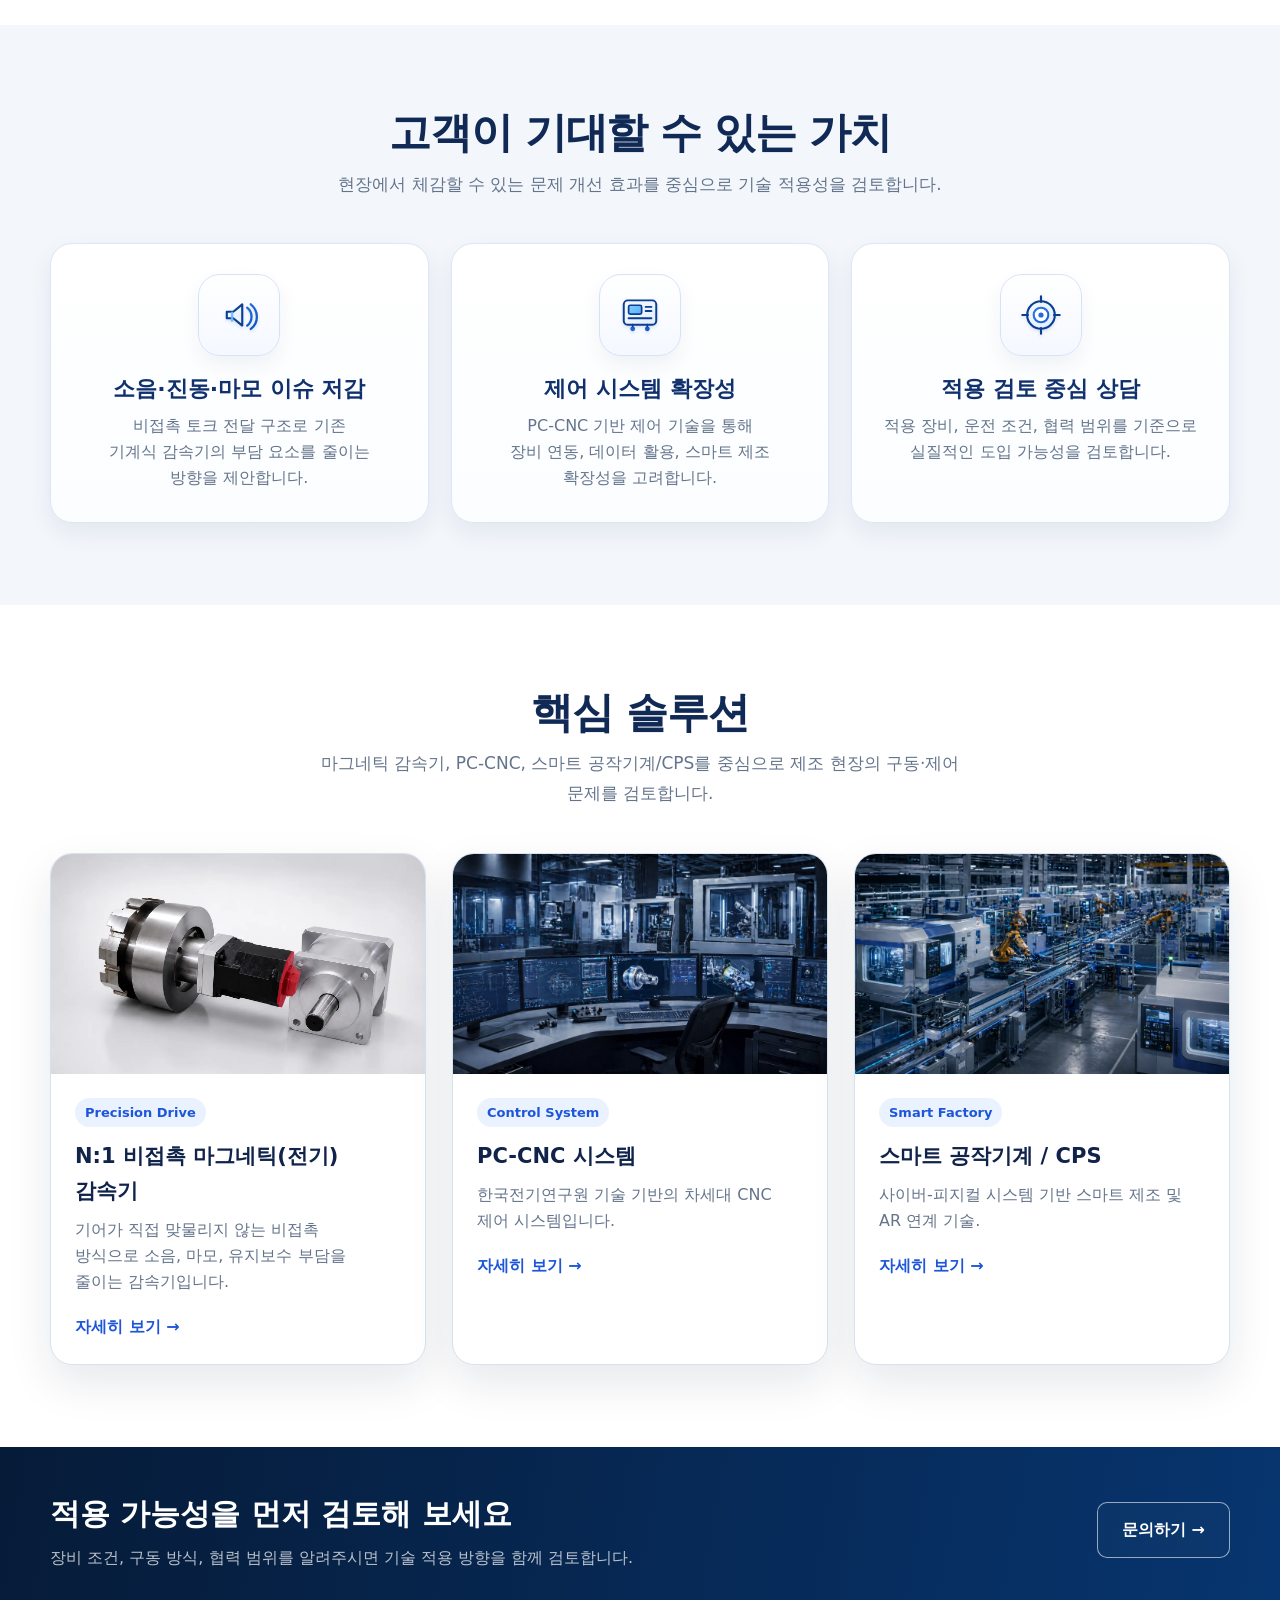
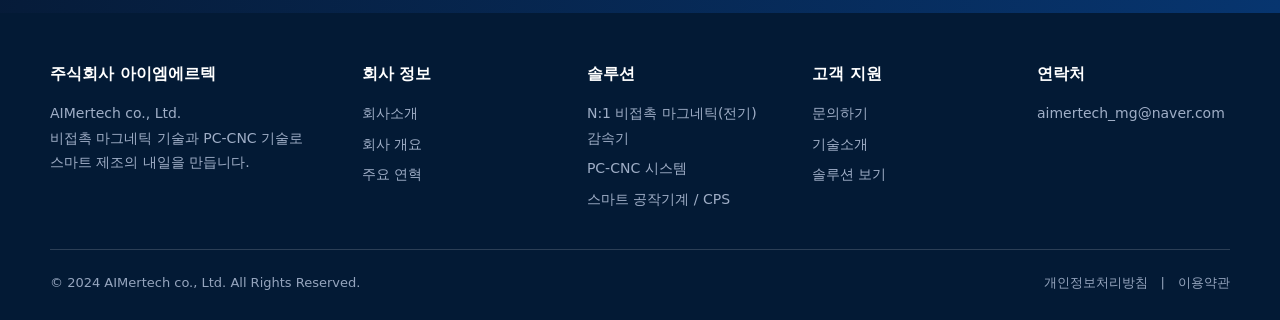
==== commit 0a185b57: "Add files via upload" ====
--- a/index.html
+++ b/index.html
@@ -1,97 +1,93 @@
-<!doctype html>
+<!DOCTYPE html>
+
 <html lang="ko">
 <head>
-  <meta charset="utf-8">
-  <meta name="viewport" content="width=device-width, initial-scale=1">
-  <title>아이엠에르텍 | 비접촉 마그네틱 기술과 PC-CNC 솔루션</title>
-  <meta name="description" content="아이엠에르텍은 마그네틱 감속기, PC-CNC, 스마트 공작기계/CPS 기술을 기반으로 정밀 제조 현장의 구동·제어 문제를 해결합니다.">
-  <meta property="og:title" content="아이엠에르텍 | 비접촉 마그네틱 기술과 PC-CNC 솔루션">
-  <meta property="og:description" content="아이엠에르텍은 마그네틱 감속기, PC-CNC, 스마트 공작기계/CPS 기술을 기반으로 정밀 제조 현장의 구동·제어 문제를 해결합니다.">
-  <meta property="og:type" content="website">
-  <meta property="og:image" content="assets/images/hero-mangetic-gear.webp">
-  <link rel="icon" href="assets/logo/logo.webp">
-  <link rel="stylesheet" href="css/style.css">
+<meta charset="utf-8"/>
+<meta content="width=device-width, initial-scale=1" name="viewport"/>
+<meta content="#0a2854" name="theme-color"/>
+<title>아이엠에르텍 | 비접촉 마그네틱 기술과 PC-CNC 솔루션</title>
+<meta content="아이엠에르텍은 마그네틱 감속기, PC-CNC, 스마트 공작기계/CPS 기술을 기반으로 정밀 제조 현장의 구동·제어 문제를 해결합니다." name="description"/>
+<meta content="아이엠에르텍 | 비접촉 마그네틱 기술과 PC-CNC 솔루션" property="og:title"/>
+<meta content="아이엠에르텍은 마그네틱 감속기, PC-CNC, 스마트 공작기계/CPS 기술을 기반으로 정밀 제조 현장의 구동·제어 문제를 해결합니다." property="og:description"/>
+<meta content="website" property="og:type"/>
+<meta content="assets/images/hero-mangetic-gear.webp" property="og:image"/>
+<link href="assets/logo/aimertech.logo.transparent.png" rel="icon" type="image/png"/>
+<link href="css/style.css" rel="stylesheet"/>
 </head>
 <body>
 <a class="skip" href="#main">본문 바로가기</a>
 <header class="site-header">
-  <div class="container nav-wrap">
-    <a class="logo" href="index.html" aria-label="아이엠에르텍 홈"><img src="assets/logo/logo.webp" alt="주식회사 아이엠에르텍 AIMertech co., Ltd."></a>
-    <nav class="main-nav" aria-label="주요 메뉴"><a href="index.html" class="active">홈</a><a href="solution.html">솔루션</a><a href="technology.html">기술소개</a><a href="company.html">회사소개</a><a href="contact.html">문의하기</a></nav>
-    <button class="mobile-toggle" aria-label="메뉴 열기"><span></span><span></span><span></span></button>
-  </div>
+<div class="container nav-wrap">
+<a aria-label="아이엠에르텍 홈" class="logo" href="index.html"><img alt="주식회사 아이엠에르텍 AIMertech co., Ltd." src="assets/logo/aimertech.logo.transparent.png"/></a>
+<nav aria-label="주요 메뉴" class="main-nav"><a class="active" href="index.html">홈</a><a href="solution.html">솔루션</a><a href="technology.html">기술소개</a><a href="company.html">회사소개</a><a href="contact.html">문의하기</a></nav>
+<button aria-label="메뉴 열기" class="mobile-toggle"><span></span><span></span><span></span></button>
+</div>
 </header>
 <main id="main">
-
 <section class="hero">
-  <div class="container hero-grid">
-    <div class="hero-copy">
-      <div class="hero-kicker">Non-contact Magnetic Drive Technology</div>
-      <h1>비접촉 구동 기술로<br>소음은 줄이고<br>수명은 길게<br>유지비용은 적게</h1>
-      <p>마그네틱 감속기와 PC-CNC 기술을 기반으로 <br> 
-        자기장 기반 비접촉 기어 방식으로 백래쉬(backlash)가 없고, <br>
-        마찰마모가 없어서 저소음 고정밀 제어를 제공하며, <br>
-        구동부 간 악세사리가 없어서 유지보수가 간편합니다. <br>
-        아이엠에르텍은 산업 현장에 맞춤형 감속 솔루션을 제공합니다.</p>
-      <div class="hero-chips"><span>비접촉 토크 전달</span><span>소음·마모 저감</span><span>스마트 제조 연계</span></div>
-      <div class="btn-row"><a class="btn btn-primary" href="technology.html">기술소개 보기 →</a><a class="btn btn-outline" href="contact.html">적용 검토 문의 →</a></div>
-    </div>
-    <div class="hero-media">
-      <div class="hero-glow" aria-hidden="true"></div>
-      <div class="hero-media-shell"><img src="assets/images/hero-mangetic-gear.webp" alt="아이엠에르텍 N:1 비접촉 마그네틱(전기) 감속기"></div>
-    </div>
-  </div>
+<div class="container hero-grid">
+<div class="hero-copy">
+<div class="hero-kicker">Non-contact Magnetic Drive Technology</div>
+<h1>비접촉 구동 기술로<br/>소음은 줄이고<br/>수명은 길게<br/>유지비용은 적게</h1>
+<p>아이엠에르텍은 마그네틱 감속기와 PC-CNC 기술을 바탕으로, 기어가 직접 맞물리지 않는 자기장 기반 비접촉 구동 솔루션을 제안합니다. 저소음·저진동·고정밀 제어와 함께 마모 및 윤활 관리 부담을 줄여, 정밀 제조 현장에 보다 안정적인 구동 환경을 제공합니다.</p>
+<div class="hero-chips"><span>비접촉 토크 전달</span><span>소음·마모 저감</span><span>스마트 제조 연계</span></div>
+<div class="btn-row"><a class="btn btn-primary" href="technology.html">기술소개 보기 →</a><a class="btn btn-outline" href="contact.html">적용 검토 문의 →</a></div>
+</div>
+<div class="hero-media">
+<div aria-hidden="true" class="hero-glow"></div>
+<div class="hero-media-shell"><img alt="아이엠에르텍 N:1 비접촉 마그네틱(전기) 감속기" src="assets/images/hero-mangetic-gear.webp"/></div>
+</div>
+</div>
 </section>
 <section class="customer-bar">
-  <div class="container customer-points">
-    <div class="customer-point"><div class="mini"><svg class="svg-icon" viewBox="0 0 24 24" aria-hidden="true"><path d="M7 8v5a5 5 0 1 0 10 0V8"/><path d="M7 8h3M14 8h3"/><path d="M7 5h3v3H7zM14 5h3v3h-3z"/></svg></div><div><strong>마모 요소를 줄이는 구동 방식</strong><p>기계적 접촉 부담을 낮춰 장비 수명과 운전 안정성을 높이는 방향으로 설계합니다.</p></div></div>
-    <div class="customer-point"><div class="mini"><svg class="svg-icon" viewBox="0 0 24 24" aria-hidden="true"><path d="M14.7 6.3a4 4 0 0 0-5.4 5.4L4 17l3 3 5.3-5.3a4 4 0 0 0 5.4-5.4"/><path d="M15 5l4 4"/></svg></div><div><strong>유지보수 부담 완화</strong><p>소모성 부품과 윤활 관리 부담이 큰 장비에서 검토 가치가 높습니다.</p></div></div>
-    <div class="customer-point"><div class="mini"><svg class="svg-icon" viewBox="0 0 24 24" aria-hidden="true"><path d="M12 3c3 3 6 6 6 10a6 6 0 0 1-12 0c0-4 3-7 6-10Z"/><path d="M9 14c1 2 3 3 6 2"/></svg></div><div><strong>정밀·청정 환경 대응</strong><p>로봇, 정밀 구동, 클린 환경 등 민감한 제조 조건에 적합한 기술을 지향합니다.</p></div></div>
-  </div>
+<div class="container customer-points">
+<div class="customer-point"><div class="mini"><img alt="" class="line-icon" decoding="async" loading="lazy" src="assets/icons/magnet.svg"/></div><div><strong>비접촉 토크 전달</strong><p>기계적 맞물림 없이 자력으로 동력을 전달해 마모와 충격 부담을 낮춥니다.</p></div></div>
+<div class="customer-point"><div class="mini"><img alt="" class="line-icon" decoding="async" loading="lazy" src="assets/icons/gear.svg"/></div><div><strong>유지보수 부담 완화</strong><p>접촉 부품과 윤활 관리가 큰 장비에서 정기 점검 중심의 관리가 가능합니다.</p></div></div>
+<div class="customer-point"><div class="mini"><img alt="" class="line-icon" decoding="async" loading="lazy" src="assets/icons/leaf.svg"/></div><div><strong>정밀·청정 환경 대응</strong><p>로봇, 정밀 구동, 클린 환경 등 민감한 제조 조건에 적합한 기술을 지향합니다.</p></div></div>
+</div>
 </section>
 <section class="section">
-  <div class="container">
-    <div class="section-title"><h2>아이엠에르텍 소개</h2><p>방문자가 가장 먼저 궁금해하는 것은 “어떤 기술을 어디에 적용할 수 있는가”입니다. 아이엠에르텍은 연구 기반 기술을 현장 적용 가능한 솔루션으로 연결합니다.</p></div>
-    <div class="stats">
-      <div class="stat-card"><div class="icon-circle"><svg class="svg-icon" viewBox="0 0 24 24" aria-hidden="true"><path d="M4 20h16"/><path d="M6 20V8l6-4 6 4v12"/><path d="M9 20v-4h6v4"/><path d="M9 11h.01M12 11h.01M15 11h.01"/></svg></div><h3>한국전기연구원<br>기술출자 기업</h3><p>연구성과를 기반으로 설립된 기술 혁신 기업</p></div>
-      <div class="stat-card"><div class="icon-circle"><svg class="svg-icon" viewBox="0 0 24 24" aria-hidden="true"><path d="M10 4h4"/><path d="M11 4v5l-4 7a3 3 0 0 0 2.6 4.5h4.8A3 3 0 0 0 17 16l-4-7V4"/><path d="M9 14h6"/></svg></div><h3>R&amp;D 기반<br>기술개발</h3><p>산업 적용을 목표로 한 구동·제어 기술 개발</p></div>
-      <div class="stat-card"><div class="icon-circle"><svg class="svg-icon" viewBox="0 0 24 24" aria-hidden="true"><circle cx="12" cy="12" r="8"/><path d="M4 12h16"/><path d="M12 4a12 12 0 0 1 0 16"/><path d="M12 4a12 12 0 0 0 0 16"/></svg></div><h3>국제표준(ISO)<br>연구 참여</h3><p>글로벌 경쟁력 강화를 위한 표준화 활동</p></div>
-    </div>
-  </div>
+<div class="container">
+<div class="section-title"><h2>아이엠에르텍 소개</h2><p>아이엠에르텍은 연구 기반 비접촉 구동 기술과 제어 기술을 산업 현장에 적용 가능한 솔루션으로 연결합니다.</p></div>
+<div class="stats">
+<div class="stat-card"><div class="icon-circle"><img alt="" class="line-icon" decoding="async" loading="lazy" src="assets/icons/award.svg"/></div><h3>한국전기연구원<br/>기술출자 기업</h3><p>연구성과를 기반으로 설립된 기술 혁신 기업</p></div>
+<div class="stat-card"><div class="icon-circle"><img alt="" class="line-icon" decoding="async" loading="lazy" src="assets/icons/flask.svg"/></div><h3>R&amp;D 기반<br/>기술개발</h3><p>산업 적용을 목표로 한 구동·제어 기술 개발</p></div>
+<div class="stat-card"><div class="icon-circle"><img alt="" class="line-icon" decoding="async" loading="lazy" src="assets/icons/globe.svg"/></div><h3>국제표준(ISO)<br/>연구 참여</h3><p>글로벌 경쟁력 강화를 위한 표준화 활동</p></div>
+</div>
+</div>
 </section>
 <section class="section soft">
-  <div class="container">
-    <div class="section-title"><h2>고객이 기대할 수 있는 가치</h2><p>기술 설명보다 중요한 것은 고객 현장에서 어떤 문제가 줄어드는지입니다.</p></div>
-    <div class="value-grid">
-      <div class="value-card"><div class="benefit-icon"><svg class="svg-icon" viewBox="0 0 24 24" aria-hidden="true"><path d="M7 8v5a5 5 0 1 0 10 0V8"/><path d="M7 8h3M14 8h3"/><path d="M7 5h3v3H7zM14 5h3v3h-3z"/></svg></div><h3>소음·진동·마모 이슈 저감</h3><p>비접촉 토크 전달 구조로 기존 기계식 감속기의 부담 요소를 줄이는 방향을 제안합니다.</p></div>
-      <div class="value-card"><div class="benefit-icon"><svg class="svg-icon" viewBox="0 0 24 24" aria-hidden="true"><path d="M4 7h16"/><path d="M7 7v10M17 7v10"/><rect x="6" y="10" width="12" height="8" rx="2"/><path d="M12 12v4M10 14h4"/></svg></div><h3>제어 시스템 확장성</h3><p>PC-CNC 기반 제어 기술을 통해 장비 연동, 데이터 활용, 스마트 제조 확장성을 고려합니다.</p></div>
-      <div class="value-card"><div class="benefit-icon"><svg class="svg-icon" viewBox="0 0 24 24" aria-hidden="true"><circle cx="12" cy="12" r="8"/><circle cx="12" cy="12" r="4"/><path d="M12 2v3M12 19v3M2 12h3M19 12h3"/></svg></div><h3>적용 검토 중심 상담</h3><p>단순 제품 소개보다 적용 장비, 운전 조건, 협력 범위를 기준으로 검토합니다.</p></div>
-    </div>
-  </div>
+<div class="container">
+<div class="section-title"><h2>고객이 기대할 수 있는 가치</h2><p>현장에서 체감할 수 있는 문제 개선 효과를 중심으로 기술 적용성을 검토합니다.</p></div>
+<div class="value-grid">
+<div class="value-card"><div class="benefit-icon"><img alt="" class="line-icon" decoding="async" loading="lazy" src="assets/icons/sound.svg"/></div><h3>소음·진동·마모 이슈 저감</h3><p>비접촉 토크 전달 구조로 기존 기계식 감속기의 부담 요소를 줄이는 방향을 제안합니다.</p></div>
+<div class="value-card"><div class="benefit-icon"><img alt="" class="line-icon" decoding="async" loading="lazy" src="assets/icons/cnc.svg"/></div><h3>제어 시스템 확장성</h3><p>PC-CNC 기반 제어 기술을 통해 장비 연동, 데이터 활용, 스마트 제조 확장성을 고려합니다.</p></div>
+<div class="value-card"><div class="benefit-icon"><img alt="" class="line-icon" decoding="async" loading="lazy" src="assets/icons/target.svg"/></div><h3>적용 검토 중심 상담</h3><p>적용 장비, 운전 조건, 협력 범위를 기준으로 실질적인 도입 가능성을 검토합니다.</p></div>
+</div>
+</div>
 </section>
 <section class="section">
-  <div class="container">
-    <div class="section-title"><h2>핵심 솔루션</h2><p>마그네틱 감속기, PC-CNC, 스마트 공작기계/CPS를 중심으로 제조 현장의 구동·제어 문제를 검토합니다.</p></div>
-    <div class="solution-grid">
-      <article class="solution-card"><img src="assets/images/magnetic-gear-cutaway.webp" alt="N:1 비접촉 마그네틱(전기) 감속기"><div class="body"><span class="tagline">Precision Drive</span><h3>N:1 비접촉 마그네틱(전기) 감속기</h3><p>기어가 직접 맞물리지 않는 비접촉 방식으로 소음, 마모, 유지보수 부담을 줄이는 감속기입니다.</p><a class="text-link" href="technology.html">자세히 보기 →</a></div></article>
-      <article class="solution-card"><img src="assets/images/control-room.webp" alt="PC-CNC 시스템"><div class="body"><span class="tagline">Control System</span><h3>PC-CNC 시스템</h3><p>한국전기연구원 기술 기반의 차세대 CNC 제어 시스템입니다.</p><a class="text-link" href="solution.html">자세히 보기 →</a></div></article>
-      <article class="solution-card"><img src="assets/images/factory-automation.webp" alt="스마트 공작기계와 CPS"><div class="body"><span class="tagline">Smart Factory</span><h3>스마트 공작기계 / CPS</h3><p>사이버-피지컬 시스템 기반 스마트 제조 및 AR 연계 기술.</p><a class="text-link" href="solution.html">자세히 보기 →</a></div></article>
-    </div>
-  </div>
+<div class="container">
+<div class="section-title"><h2>핵심 솔루션</h2><p>마그네틱 감속기, PC-CNC, 스마트 공작기계/CPS를 중심으로 제조 현장의 구동·제어 문제를 검토합니다.</p></div>
+<div class="solution-grid">
+<article class="solution-card"><img alt="N:1 비접촉 마그네틱(전기) 감속기" src="assets/images/magnetic-gear-cutaway.webp"/><div class="body"><span class="tagline">Precision Drive</span><h3>N:1 비접촉 마그네틱(전기) 감속기</h3><p>기어가 직접 맞물리지 않는 비접촉 방식으로 소음, 마모, 유지보수 부담을 줄이는 감속기입니다.</p><a class="text-link" href="technology.html">자세히 보기 →</a></div></article>
+<article class="solution-card"><img alt="PC-CNC 시스템" loading="lazy" decoding="async" src="assets/images/control-room.webp"/><div class="body"><span class="tagline">Control System</span><h3>PC-CNC 시스템</h3><p>한국전기연구원 기술 기반의 차세대 CNC 제어 시스템입니다.</p><a class="text-link" href="solution.html">자세히 보기 →</a></div></article>
+<article class="solution-card"><img alt="스마트 공작기계와 CPS" loading="lazy" decoding="async" src="assets/images/factory-automation.webp"/><div class="body"><span class="tagline">Smart Factory</span><h3>스마트 공작기계 / CPS</h3><p>사이버-피지컬 시스템 기반 스마트 제조 및 AR 연계 기술.</p><a class="text-link" href="solution.html">자세히 보기 →</a></div></article>
+</div>
+</div>
 </section>
 <section class="cta-band"><div class="container cta-content"><div><h2>적용 가능성을 먼저 검토해 보세요</h2><p>장비 조건, 구동 방식, 협력 범위를 알려주시면 기술 적용 방향을 함께 검토합니다.</p></div><a class="btn btn-outline" href="contact.html">문의하기 →</a></div></section>
-
 <footer class="footer">
-  <div class="container">
-    <div class="footer-grid">
-      <div><h4>주식회사 아이엠에르텍</h4><p>AIMertech co., Ltd.<br>비접촉 마그네틱 기술과 PC-CNC 기술로 스마트 제조의 내일을 만듭니다.</p></div>
-      <div><h4>회사 정보</h4><a href="company.html">회사소개</a><a href="company.html#profile">회사 개요</a><a href="company.html#certs">주요 연혁</a></div>
-      <div><h4>솔루션</h4><a href="solution.html">N:1 비접촉 마그네틱(전기) 감속기</a><a href="solution.html">PC-CNC 시스템</a><a href="solution.html">스마트 공작기계 / CPS</a></div>
-      <div><h4>고객 지원</h4><a href="contact.html">문의하기</a><a href="technology.html">기술소개</a><a href="solution.html">솔루션 보기</a></div>
-      <div><h4>연락처</h4><p>aimertech_mg@naver.com</p></div>
-    </div>
-    <div class="footer-bottom"><span>© 2024 AIMertech co., Ltd. All Rights Reserved.</span><span>개인정보처리방침　|　이용약관</span></div>
-  </div>
+<div class="container">
+<div class="footer-grid">
+<div><h4>주식회사 아이엠에르텍</h4><p>AIMertech co., Ltd.<br/>비접촉 마그네틱 기술과 PC-CNC 기술로 스마트 제조의 내일을 만듭니다.</p></div>
+<div><h4>회사 정보</h4><a href="company.html">회사소개</a><a href="company.html#profile">회사 개요</a><a href="company.html#certs">주요 연혁</a></div>
+<div><h4>솔루션</h4><a href="solution.html">N:1 비접촉 마그네틱(전기) 감속기</a><a href="solution.html">PC-CNC 시스템</a><a href="solution.html">스마트 공작기계 / CPS</a></div>
+<div><h4>고객 지원</h4><a href="contact.html">문의하기</a><a href="technology.html">기술소개</a><a href="solution.html">솔루션 보기</a></div>
+<div><h4>연락처</h4><p><a href="mailto:aimertech_mg@naver.com">aimertech_mg@naver.com</a></p></div>
+</div>
+<div class="footer-bottom"><span>© 2024 AIMertech co., Ltd. All Rights Reserved.</span><span>개인정보처리방침　|　이용약관</span></div>
+</div>
 </footer>
 </main>
 <script src="js/script.js"></script>
--- a/css/style.css
+++ b/css/style.css
@@ -5,19 +5,19 @@
   --radius:22px; --max:1180px;
 }
 *{box-sizing:border-box} html{scroll-behavior:smooth} body{margin:0;font-family:Inter,Pretendard,"Noto Sans KR",system-ui,-apple-system,BlinkMacSystemFont,sans-serif;color:var(--ink);background:#fff;line-height:1.65} a{text-decoration:none;color:inherit} img{max-width:100%;display:block} ul{padding-left:1.2rem} .container{width:min(var(--max),calc(100% - 40px));margin:0 auto} .skip{position:absolute;left:-9999px} .skip:focus{left:20px;top:20px;background:#fff;color:#000;padding:10px;z-index:99}
-.site-header{position:sticky;top:0;z-index:50;background:rgba(255,255,255,.92);backdrop-filter:blur(12px);border-bottom:1px solid rgba(6,27,56,.08)} .nav-wrap{height:78px;display:flex;align-items:center;justify-content:space-between;gap:24px} .logo img{height:48px} .main-nav{display:flex;gap:42px;align-items:center;font-weight:750;font-size:15px} .main-nav a{position:relative;padding:25px 0;color:#17233a} .main-nav a.active,.main-nav a:hover{color:var(--blue)} .main-nav a.active:after{content:"";position:absolute;left:0;right:0;bottom:16px;height:3px;border-radius:999px;background:var(--blue)} .mobile-toggle{display:none;background:none;border:0;gap:5px;flex-direction:column} .mobile-toggle span{width:26px;height:2px;background:#0f1b2e;display:block}
+.site-header{position:sticky;top:0;z-index:50;background:rgba(255,255,255,.92);backdrop-filter:blur(12px);border-bottom:1px solid rgba(6,27,56,.08)} .nav-wrap{height:78px;display:flex;align-items:center;justify-content:space-between;gap:24px} .logo img{height:48px;width:auto;object-fit:contain;background:transparent} .main-nav{display:flex;gap:42px;align-items:center;font-weight:750;font-size:15px} .main-nav a{position:relative;padding:25px 0;color:#17233a} .main-nav a.active,.main-nav a:hover{color:var(--blue)} .main-nav a.active:after{content:"";position:absolute;left:0;right:0;bottom:16px;height:3px;border-radius:999px;background:var(--blue)} .mobile-toggle{display:none;background:none;border:0;gap:5px;flex-direction:column} .mobile-toggle span{width:26px;height:2px;background:#0f1b2e;display:block}
 .hero{position:relative;overflow:hidden;background:radial-gradient(circle at 78% 25%,rgba(64,134,255,.18),transparent 24%),radial-gradient(circle at 18% 78%,rgba(33,98,220,.14),transparent 24%),linear-gradient(90deg,#031224 0%,#092144 44%,#163f6f 100%);color:#fff;min-height:650px;display:flex;align-items:center} .hero:before{content:"";position:absolute;inset:0;background:linear-gradient(90deg,rgba(1,10,24,.34) 0%,rgba(1,10,24,.16) 38%,rgba(1,10,24,.02) 100%);pointer-events:none} .hero:after{content:"";position:absolute;inset:auto -8% -28% auto;width:520px;height:520px;border-radius:50%;background:radial-gradient(circle,rgba(92,154,255,.18) 0%,rgba(92,154,255,0) 68%);filter:blur(12px)} .hero-grid{position:relative;z-index:1;display:grid;grid-template-columns:1.02fr .98fr;gap:28px;align-items:center;padding:54px 0} .hero-copy{max-width:660px} .hero-kicker{display:inline-flex;align-items:center;gap:8px;padding:9px 16px;border-radius:999px;background:rgba(255,255,255,.10);border:1px solid rgba(255,255,255,.16);font-size:13px;font-weight:800;letter-spacing:.02em;margin-bottom:22px;box-shadow:inset 0 1px 0 rgba(255,255,255,.10)} .hero h1{font-size:clamp(40px,5.4vw,70px);line-height:1.14;margin:0 0 22px;letter-spacing:-.05em} .hero p{font-size:20px;max-width:580px;margin:0 0 28px;color:rgba(255,255,255,.84)} .hero-media{position:relative;display:flex;justify-content:center;align-items:center;min-height:420px} .hero-media-shell{position:relative;z-index:1;width:min(100%,650px);padding:18px;border-radius:34px;background:linear-gradient(180deg,rgba(255,255,255,.08),rgba(255,255,255,.03));border:1px solid rgba(255,255,255,.12);box-shadow:0 34px 80px rgba(0,0,0,.22);backdrop-filter:blur(10px)} .hero-media img{width:100%;max-width:620px;border-radius:24px;filter:drop-shadow(0 30px 70px rgba(0,0,0,.28))} .hero-glow{position:absolute;inset:auto 8% 10% 8%;height:72%;border-radius:50%;background:radial-gradient(circle,rgba(44,125,255,.48) 0%,rgba(44,125,255,.16) 38%,transparent 72%);filter:blur(28px)} .hero-chips{display:flex;flex-wrap:wrap;gap:10px;margin:0 0 28px} .hero-chips span{padding:7px 12px;border-radius:999px;background:rgba(255,255,255,.10);border:1px solid rgba(255,255,255,.14);font-size:13px;color:rgba(255,255,255,.86)}
 .page-hero{background:linear-gradient(135deg,rgba(4,22,48,.95),rgba(11,46,92,.86)),var(--page-bg) center/cover no-repeat;color:#fff;padding:86px 0;text-align:center} .page-hero h1{font-size:46px;margin:0 0 10px;letter-spacing:-.03em} .page-hero p{margin:0 auto;color:rgba(255,255,255,.78);font-size:18px;max-width:760px} .company-hero{background:linear-gradient(90deg,rgba(5,24,52,.85),rgba(8,35,70,.54)),var(--page-bg) center/cover no-repeat;text-align:left}
 .btn{display:inline-flex;align-items:center;gap:10px;padding:14px 24px;border-radius:10px;font-weight:800;border:1px solid transparent;transition:.22s ease} .btn-primary{background:linear-gradient(180deg,#2a70f0,#1751cc);color:#fff;box-shadow:0 12px 24px rgba(29,86,216,.28)} .btn-primary:hover{transform:translateY(-2px);box-shadow:0 18px 30px rgba(29,86,216,.34)} .btn-outline{border-color:rgba(255,255,255,.58);color:#fff;background:rgba(255,255,255,.02)} .btn-outline:hover{background:rgba(255,255,255,.08)} .btn-outline.dark{border-color:#9ab3e4;color:#082958} .btn-row{display:flex;gap:14px;flex-wrap:wrap}
 .section{padding:82px 0} .section.tight{padding:64px 0} .section.soft{background:var(--bg)} .section.dark{background:linear-gradient(135deg,#061a38,#0a3266);color:#fff} .section-title{text-align:center;margin-bottom:44px} .section-title h2{font-size:36px;line-height:1.25;margin:0 0 10px;letter-spacing:-.03em;color:#102a55} .dark .section-title h2{color:#fff} .section-title p{margin:0 auto;color:var(--muted);font-size:17px;max-width:760px} .dark .section-title p{color:rgba(255,255,255,.72)}
-.svg-icon{width:30px;height:30px;stroke:currentColor;fill:none;stroke-width:1.85;stroke-linecap:round;stroke-linejoin:round;flex:0 0 auto} .icon-circle,.feature-card .icon,.type-icon,.info-icon,.benefit-icon{width:66px;height:66px;border-radius:20px;display:grid;place-items:center;margin:0 auto 18px;color:var(--blue);background:linear-gradient(180deg,#f6faff,#ebf3ff);border:1px solid rgba(29,86,216,.16);box-shadow:inset 0 1px 0 rgba(255,255,255,.9)}
+.svg-icon{width:32px;height:32px;stroke:currentColor;fill:none;stroke-width:2.05;stroke-linecap:round;stroke-linejoin:round;flex:0 0 auto} .icon-circle,.feature-card .icon,.type-icon,.info-icon,.benefit-icon{width:72px;height:72px;border-radius:22px;display:grid;place-items:center;margin:0 auto 18px;color:#0b4598;background:linear-gradient(180deg,#f8fbff,#edf5ff);border:1px solid rgba(29,86,216,.22);box-shadow:inset 0 1px 0 rgba(255,255,255,.95),0 10px 22px rgba(29,86,216,.06)}
 .stats,.solution-grid,.cert-grid,.contact-info,.value-grid,.process-grid,.review-grid{display:grid;gap:22px} .stats{grid-template-columns:repeat(3,1fr)} .solution-grid{grid-template-columns:repeat(3,1fr);gap:26px} .cert-grid{grid-template-columns:repeat(3,1fr)} .value-grid{grid-template-columns:repeat(3,1fr)} .process-grid{grid-template-columns:repeat(3,1fr)} .review-grid{grid-template-columns:repeat(3,1fr)} .stat-card,.feature-card,.contact-card,.info-card,.cert-card,.principle-box,.application-box,.value-card,.process-card,.contact-cta-card,.review-card{background:#fff;border:1px solid var(--line);border-radius:var(--radius);box-shadow:var(--shadow-soft)} .stat-card,.feature-card,.contact-card,.info-card,.cert-card,.value-card,.process-card,.review-card{padding:30px} .stat-card,.feature-card,.contact-card,.value-card,.process-card,.review-card{position:relative;overflow:hidden;transition:.24s ease} .stat-card:before,.feature-card:before,.contact-card:before,.value-card:before,.process-card:before,.review-card:before{content:"";position:absolute;inset:0 0 auto 0;height:4px;background:linear-gradient(90deg,var(--blue),var(--blue2));opacity:0;transition:.24s ease} .stat-card:hover,.feature-card:hover,.contact-card:hover,.value-card:hover,.process-card:hover,.review-card:hover{transform:translateY(-6px);box-shadow:var(--shadow)} .stat-card:hover:before,.feature-card:hover:before,.contact-card:hover:before,.value-card:hover:before,.process-card:hover:before,.review-card:hover:before{opacity:1} .stat-card,.feature-card,.value-card,.process-card,.review-card{text-align:center} .stat-card h3,.value-card h3,.process-card h3,.review-card h3{font-size:22px;line-height:1.38;margin:0 0 8px;color:#10316d} .stat-card p,.value-card p,.process-card p,.review-card p{margin:0;color:var(--muted)}
 .solution-card{background:#fff;border:1px solid var(--line);border-radius:var(--radius);overflow:hidden;box-shadow:var(--shadow);transition:.25s} .solution-card:hover{transform:translateY(-6px)} .solution-card img{height:220px;width:100%;object-fit:cover} .solution-card .body{padding:24px} .solution-card h3{font-size:21px;margin:0 0 8px;color:#10234b} .solution-card p{color:var(--muted);margin:0 0 18px} .tagline{font-size:13px;display:inline-flex;padding:4px 10px;border-radius:999px;background:#eaf2ff;color:var(--blue);font-weight:800;margin-bottom:12px} .text-link{font-weight:850;color:var(--blue)}
 .customer-bar{background:linear-gradient(180deg,#fff,#f8fbff);border-bottom:1px solid var(--line)} .customer-points{display:grid;grid-template-columns:repeat(3,1fr);gap:18px;padding:28px 0} .customer-point{display:flex;gap:14px;align-items:flex-start} .customer-point strong{display:block;color:#102a55;margin-bottom:2px} .customer-point p{margin:0;color:var(--muted);font-size:14px} .customer-point .mini{width:34px;height:34px;border-radius:12px;background:#eaf2ff;color:var(--blue);display:grid;place-items:center;flex:0 0 auto} .customer-point .mini .svg-icon{width:20px;height:20px}
 .cta-band{padding:42px 0;background:linear-gradient(100deg,#061b38,#07356f);color:#fff} .cta-content{display:flex;justify-content:space-between;align-items:center;gap:24px} .cta-content h2{margin:0 0 6px;font-size:30px} .cta-content p{margin:0;color:rgba(255,255,255,.72)}
 .footer{background:#031a35;color:#dce8ff;padding:48px 0 26px} .footer-grid{display:grid;grid-template-columns:1.5fr repeat(4,1fr);gap:32px;padding-bottom:32px;border-bottom:1px solid rgba(255,255,255,.16)} .footer h4{margin:0 0 14px;color:#fff} .footer p,.footer a{font-size:14px;color:rgba(220,232,255,.72);display:block;margin:6px 0} .footer-bottom{display:flex;justify-content:space-between;gap:24px;padding-top:22px;color:rgba(220,232,255,.68);font-size:13px}
 .breadcrumb{font-size:14px;color:#60708a;margin:28px 0} .solution-list{display:grid;gap:22px} .solution-row{display:grid;grid-template-columns:.9fr 1.1fr;border:1px solid var(--line);border-radius:18px;overflow:hidden;background:#fff;box-shadow:0 10px 30px rgba(6,27,56,.05)} .solution-row .imgbox{position:relative;min-height:330px;background:#051a35} .solution-row img{width:100%;height:100%;object-fit:cover} .num{position:absolute;top:22px;left:22px;background:var(--blue);color:#fff;border-radius:10px;padding:10px 14px;font-size:28px;font-weight:900;box-shadow:0 10px 18px rgba(29,86,216,.24)} .solution-row .copy{padding:48px} .solution-row h2{font-size:34px;line-height:1.25;margin:0 0 14px;color:#0d2558} .check-list{list-style:none;padding:0;margin:22px 0} .check-list li{margin:10px 0;display:flex;gap:10px;color:#44516a} .dark .check-list li{color:rgba(255,255,255,.8)} .check-list li:before{content:"✓";display:inline-grid;place-items:center;width:22px;height:22px;border-radius:50%;background:#e8f0ff;color:var(--blue);font-weight:900;flex:0 0 auto} .promise{margin-top:30px;border-radius:18px;background:linear-gradient(135deg,#061b38,#063574);padding:42px;color:#fff;display:grid;grid-template-columns:repeat(4,1fr);gap:24px;text-align:center} .promise strong{display:block;font-size:19px;margin:10px 0 4px} .promise p{margin:0;color:rgba(255,255,255,.72);font-size:14px}
-.tabs{display:flex;justify-content:center;gap:0;border-bottom:1px solid var(--line);background:#fff;position:sticky;top:78px;z-index:30} .tabs a{padding:20px 54px;font-weight:800;color:#667085;border-bottom:3px solid transparent} .tabs a.active,.tabs a:hover{color:var(--blue);border-color:var(--blue)} .tech-intro{display:grid;grid-template-columns:.9fr 1.1fr;align-items:center;gap:54px} .kicker{display:inline-block;background:#e7f0ff;color:var(--blue);font-weight:900;padding:5px 12px;border-radius:8px;margin-bottom:12px} .tech-intro h2{font-size:44px;margin:0 0 18px;color:#0d2558;letter-spacing:-.04em} .tech-intro p{font-size:19px;color:#43516a} .tech-intro img{filter:drop-shadow(0 22px 40px rgba(6,27,56,.18))} .feature-grid{display:grid;grid-template-columns:repeat(5,1fr);gap:18px} .feature-card{text-align:center;padding:28px 22px} .feature-card h3{font-size:17px;margin:0 0 8px;color:#132d5a} .feature-card p{font-size:14px;color:var(--muted);margin:0} .principle-grid{display:grid;grid-template-columns:1fr 1fr;gap:42px;align-items:start} .principle-box,.application-box{padding:28px} .principle-visual{display:flex;align-items:center;gap:18px;justify-content:center;margin-top:28px} .ring{width:120px;height:120px;border:22px solid #d9e2ef;border-top-color:#0b4ccb;border-radius:50%;box-shadow:inset 0 0 0 9px #fff} .arrow{font-size:34px;color:#6b7a90} .app-grid{display:grid;grid-template-columns:repeat(2,1fr);gap:16px} .app-item{border:1px solid var(--line);border-radius:14px;padding:18px;display:flex;gap:12px;align-items:flex-start} .app-item span{font-size:26px;color:var(--blue)}
+.tabs{display:flex;justify-content:center;gap:0;border-bottom:1px solid var(--line);background:#fff;position:sticky;top:78px;z-index:30} .tabs a{padding:20px 54px;font-weight:800;color:#667085;border-bottom:3px solid transparent} .tabs a.active,.tabs a:hover{color:var(--blue);border-color:var(--blue)} .tech-intro{display:grid;grid-template-columns:.9fr 1.1fr;align-items:center;gap:54px} .kicker{display:inline-block;background:#e7f0ff;color:var(--blue);font-weight:900;padding:5px 12px;border-radius:8px;margin-bottom:12px} .tech-intro h2{font-size:44px;margin:0 0 18px;color:#0d2558;letter-spacing:-.04em} .tech-intro p{font-size:19px;color:#43516a} .tech-intro img{filter:drop-shadow(0 22px 40px rgba(6,27,56,.18))} .feature-grid{display:grid;grid-template-columns:repeat(5,1fr);gap:18px} .feature-card{text-align:center;padding:28px 22px} .feature-card h3{font-size:17px;margin:0 0 8px;color:#132d5a} .feature-card p{font-size:14px;color:var(--muted);margin:0} .principle-grid{display:grid;grid-template-columns:1fr 1fr;gap:42px;align-items:start} .principle-box,.application-box{padding:28px} .principle-visual{display:flex;align-items:center;gap:18px;justify-content:center;margin-top:28px} .ring{width:120px;height:120px;border:22px solid #d9e2ef;border-top-color:#0b4ccb;border-radius:50%;box-shadow:inset 0 0 0 9px #fff} .arrow{font-size:34px;color:#6b7a90} .app-grid{display:grid;grid-template-columns:repeat(2,1fr);gap:16px} .app-item{border:1px solid var(--line);border-radius:14px;padding:18px;display:flex;gap:12px;align-items:flex-start} .app-icon{width:42px;height:42px;border-radius:14px;display:grid;place-items:center;flex:0 0 auto;color:#0b4598;background:#f2f7ff;border:1px solid rgba(29,86,216,.18)} .app-icon .svg-icon{width:26px;height:26px}
 .message{display:grid;grid-template-columns:1fr 1fr;gap:58px;align-items:center} .message h2{font-size:34px;color:#0d2558} .message p{font-size:18px;color:#4d5b70} .signature{font-family:serif;font-size:30px;color:#10234b;margin-top:24px} .office-card{border-radius:22px;overflow:hidden;box-shadow:var(--shadow)} .company-table{display:grid;grid-template-columns:1fr 1fr;gap:28px} .table{border:1px solid var(--line);border-radius:14px;overflow:hidden;background:#fff;box-shadow:var(--shadow-soft)} .tr{display:grid;grid-template-columns:150px 1fr;border-bottom:1px solid var(--line)} .tr:last-child{border-bottom:0} .th{background:#f4f7fb;font-weight:850;color:#10234b} .td,.th{padding:18px} .cert-card{text-align:center} .cert-card strong{display:block;font-size:36px;color:var(--blue);font-weight:900} .company-features{grid-template-columns:repeat(4,1fr)}
 .contact-types{display:grid;grid-template-columns:repeat(3,1fr);gap:22px} .contact-card{text-align:center;background:linear-gradient(180deg,#fff,#fbfdff)} .contact-card h3{font-size:21px;line-height:1.45;margin:0 0 8px;color:#10234b} .contact-card p{margin:0;color:var(--muted);font-size:15px} .contact-cta-card{margin-top:28px;padding:32px 34px;display:flex;align-items:center;justify-content:space-between;gap:28px;background:linear-gradient(135deg,#fff,#f7fbff);box-shadow:var(--shadow)} .contact-cta-card h3{margin:8px 0 10px;font-size:28px;color:#10316d;letter-spacing:-.02em} .contact-cta-card p{margin:0;color:var(--muted)} .contact-mini{display:inline-flex;align-items:center;padding:6px 12px;border-radius:999px;background:#eaf2ff;color:var(--blue);font-size:12px;font-weight:800;letter-spacing:.03em} .contact-note{font-size:14px;color:#6b7b92;margin-top:10px} .prep-grid{display:grid;grid-template-columns:repeat(3,1fr);gap:18px;margin-top:28px} .prep-card{border:1px solid var(--line);border-radius:18px;padding:22px;background:#fff} .prep-card strong{display:block;margin-bottom:6px;color:#10316d} .prep-card p{margin:0;color:var(--muted);font-size:14px} .partner-section{display:grid;grid-template-columns:1fr 1.1fr;gap:48px;align-items:center} .partner-section img{border-radius:22px;box-shadow:0 20px 42px rgba(0,0,0,.16)} .partner-section h2{font-size:36px;margin:0 0 12px;color:#fff} .partner-section p,.partner-section li{color:rgba(255,255,255,.78)} .form-note{font-size:14px;color:rgba(255,255,255,.68);margin-top:20px}
 @media(max-width:900px){.mobile-toggle{display:flex}.main-nav{position:absolute;left:0;right:0;top:78px;background:#fff;display:none;flex-direction:column;gap:0;border-bottom:1px solid var(--line)}.main-nav.open{display:flex}.main-nav a{padding:16px 0}.hero{min-height:560px}.hero-grid{grid-template-columns:1fr;padding:42px 0 32px}.hero-copy{max-width:none}.hero-media{order:-1;min-height:auto}.hero-media-shell{width:min(100%,500px);padding:14px}.stats,.solution-grid,.contact-info,.cert-grid,.value-grid,.process-grid,.review-grid,.customer-points,.prep-grid{grid-template-columns:1fr}.footer-grid{grid-template-columns:1fr 1fr}.solution-row,.tech-intro,.principle-grid,.message,.company-table,.partner-section{grid-template-columns:1fr}.solution-row .copy{padding:30px}.promise,.feature-grid,.company-features,.contact-types{grid-template-columns:1fr 1fr}.tabs{overflow:auto;justify-content:flex-start}.tabs a{padding:16px 26px;white-space:nowrap}.cta-content,.contact-cta-card{flex-direction:column;align-items:flex-start}.hero h1{font-size:44px}.page-hero h1{font-size:36px}}
@@ -42,3 +42,348 @@
 .contact-address{margin-top:8px!important;color:#10316d!important;font-weight:750}
 @media(max-width:900px){.history-layout{grid-template-columns:1fr}.history-row{grid-template-columns:120px 1fr}.tech-video-card video{aspect-ratio:16/10}}
 @media(max-width:560px){.history-row{grid-template-columns:1fr;gap:6px;padding:16px}.section-title.left{text-align:center}.history-photo-caption{text-align:center}}
+
+/* Phase 3 icon refinement */
+.feature-card p{line-height:1.7}
+.feature-grid .feature-card{min-height:250px;display:flex;flex-direction:column;align-items:center;justify-content:flex-start}
+.app-item strong{color:#102a55}
+.app-item{align-items:center}
+.customer-point .mini{color:#0b4598;border:1px solid rgba(29,86,216,.16)}
+.customer-point .mini .svg-icon{width:22px;height:22px;stroke-width:2.15}
+@media(max-width:900px){.feature-grid .feature-card{min-height:auto}}
+
+
+/* Phase 4 professional icon system */
+.line-icon{display:block;width:46px;height:46px;object-fit:contain}
+.icon-circle,.feature-card .icon,.type-icon,.info-icon,.benefit-icon{width:84px;height:84px;border-radius:22px;display:grid;place-items:center;margin:0 auto 18px;color:#0b4598;background:#fff;border:1px solid #d8e3f2;box-shadow:none}
+.icon-circle .line-icon,.feature-card .icon .line-icon,.type-icon .line-icon,.info-icon .line-icon,.benefit-icon .line-icon{width:48px;height:48px}
+.feature-grid{gap:20px}
+.feature-card{padding:26px 18px;min-height:0!important;border-radius:14px;box-shadow:none;border-color:#d8e3f2;background:#fff}
+.feature-card h3{font-size:18px;letter-spacing:-.02em;margin:0 0 10px;color:#0b2a55;font-weight:900}
+.feature-card p{font-size:15px;line-height:1.65;color:#4f5f76;font-weight:650}
+.feature-card .icon{background:#fff;margin-bottom:16px}
+.app-icon{width:58px;height:58px;border-radius:16px;background:#fff;border:1px solid #d8e3f2;color:#0b4598;box-shadow:none}
+.app-icon .line-icon{width:38px;height:38px}
+.app-item{background:#fff;align-items:center;border-color:#d8e3f2;box-shadow:none}
+.app-item strong{font-size:17px;color:#0b2a55;font-weight:900}
+.customer-point .mini{width:42px;height:42px;background:#fff;border:1px solid #d8e3f2;border-radius:13px;box-shadow:none}.customer-point .mini .line-icon{width:28px;height:28px}
+.stat-card .line-icon,.value-card .line-icon,.process-card .line-icon,.review-card .line-icon,.contact-card .line-icon{width:48px;height:48px}
+.logo img{height:48px;width:auto;object-fit:contain;background:transparent!important}
+@media(max-width:560px){.icon-circle,.feature-card .icon,.type-icon,.info-icon,.benefit-icon{width:68px;height:68px}.icon-circle .line-icon,.feature-card .icon .line-icon,.type-icon .line-icon,.info-icon .line-icon,.benefit-icon .line-icon{width:40px;height:40px}.feature-card p{font-size:14px}}
+
+
+/* Phase 6 code-based visual and layout upgrade */
+body{word-break:keep-all;overflow-wrap:break-word}
+.hero p,.section-title p,.feature-card p,.value-card p,.stat-card p,.contact-card p,.review-card p,.customer-point p,.app-item div,.history-row p,.td,.message p,.copy p,.prep-card p{word-break:keep-all}
+.logo img{background:transparent!important}
+.line-icon{width:50px;height:50px;object-fit:contain}
+.icon-circle,.feature-card .icon,.type-icon,.info-icon,.benefit-icon{background:linear-gradient(180deg,#ffffff 0%,#f4f8ff 100%);border:1px solid #d7e3f5;box-shadow:0 10px 20px rgba(10,44,100,.06), inset 0 1px 0 rgba(255,255,255,.92)}
+.icon-circle .line-icon,.feature-card .icon .line-icon,.type-icon .line-icon,.info-icon .line-icon,.benefit-icon .line-icon{width:54px;height:54px}
+.customer-point .mini{width:46px;height:46px;border-radius:14px;background:linear-gradient(180deg,#fff,#f4f8ff);border:1px solid #d7e3f5;box-shadow:0 6px 14px rgba(10,44,100,.05)}
+.customer-point .mini .line-icon{width:30px;height:30px}
+.hero-copy p{max-width:640px;line-height:1.8}
+.hero-chips span{font-weight:700}
+.tech-intro{align-items:start}
+.tech-intro p{font-size:18px;line-height:1.8;margin:0 0 18px}
+.tech-intro ul{display:grid;grid-template-columns:repeat(2,minmax(0,1fr));gap:10px 18px;margin:20px 0 28px;padding-left:0;list-style:none}
+.tech-intro li{position:relative;padding-left:18px;color:#44516a;font-weight:600}
+.tech-intro li:before{content:"";position:absolute;left:0;top:.8em;width:8px;height:8px;border-radius:999px;background:linear-gradient(180deg,#4093ff,#1357cc);transform:translateY(-50%)}
+.feature-grid{grid-template-columns:repeat(5,minmax(0,1fr));gap:22px;align-items:stretch}
+.feature-card{display:flex;flex-direction:column;align-items:center;justify-content:flex-start;padding:30px 22px;border-radius:20px;min-height:318px;box-shadow:0 8px 20px rgba(10,44,100,.05);border-color:#dbe5f4}
+.feature-card h3{font-size:22px;line-height:1.35;margin:0 0 12px}
+.feature-card p{font-size:15px;line-height:1.75;margin:0;text-wrap:pretty}
+.principle-box,.application-box{border-radius:24px;padding:34px;box-shadow:0 12px 28px rgba(10,44,100,.05)}
+.principle-box h2,.application-box h2{font-size:34px;line-height:1.25;margin:0 0 16px;color:#0f2d5b}
+.principle-box p,.application-box p{font-size:16px;line-height:1.8;color:#4d5b70}
+.principle-image{margin-top:28px;border-radius:22px;padding:12px;background:linear-gradient(180deg,#ffffff,#f7fbff)}
+.app-grid{grid-template-columns:repeat(2,minmax(0,1fr));gap:18px;margin-top:10px}
+.app-item{padding:20px 18px;border-radius:18px;box-shadow:0 8px 18px rgba(10,44,100,.04);min-height:112px}
+.app-item strong{display:block;margin-bottom:6px;font-size:20px;line-height:1.35}
+.app-item div{font-size:15px;line-height:1.65;color:#506079}
+.app-icon{width:60px;height:60px;border-radius:18px;background:linear-gradient(180deg,#ffffff,#f4f8ff);border:1px solid #d7e3f5;box-shadow:0 6px 16px rgba(10,44,100,.05)}
+.app-icon .line-icon{width:38px;height:38px}
+.message{align-items:start}
+.company-table.compact .td a{color:var(--blue);font-weight:700}
+.history-table{border-radius:22px}
+.history-row{align-items:start}
+.solution-row .copy p,.contact-cta-card p{line-height:1.8}
+.contact-card{padding:32px 24px;border-radius:20px;box-shadow:0 8px 20px rgba(10,44,100,.05)}
+.contact-card h3{font-size:22px;word-break:keep-all}
+.contact-cta-card{border-radius:22px}
+.footer a:hover{text-decoration:underline}
+@media (max-width:1200px){.feature-grid{grid-template-columns:repeat(3,minmax(0,1fr))}.feature-card{min-height:290px}}
+@media (max-width:900px){.tech-intro ul{grid-template-columns:1fr}.feature-grid{grid-template-columns:repeat(2,minmax(0,1fr))}.feature-card{min-height:auto}.principle-box,.application-box{padding:28px}.app-item strong{font-size:18px}}
+@media (max-width:560px){.line-icon{width:42px;height:42px}.icon-circle .line-icon,.feature-card .icon .line-icon,.type-icon .line-icon,.info-icon .line-icon,.benefit-icon .line-icon{width:44px;height:44px}.feature-grid,.app-grid{grid-template-columns:1fr}.feature-card{padding:26px 18px}.feature-card h3{font-size:20px}.feature-card p{font-size:14px}.principle-box h2,.application-box h2{font-size:28px}}
+
+
+/* Phase 7 full layout polish: typography, responsive cards, table integrity */
+html, body { overflow-x: hidden; }
+body { text-rendering: optimizeLegibility; -webkit-font-smoothing: antialiased; }
+h1,h2,h3,strong,.main-nav a,.btn { word-break: keep-all; }
+p,li,.td,.th,.history-row,.app-item,.contact-card,.review-card,.feature-card { text-wrap: pretty; }
+
+/* Header / logo balance */
+.nav-wrap { height: 74px; }
+.logo img { height: 42px; max-width: 180px; }
+.main-nav { gap: clamp(22px, 3vw, 42px); }
+
+/* Hero readability */
+.hero { min-height: 620px; }
+.hero-copy { max-width: 680px; }
+.hero h1 { letter-spacing: -0.055em; }
+.hero p { max-width: 650px; font-size: 19px; line-height: 1.82; }
+.hero-media-shell { max-width: 620px; }
+
+/* Section rhythm */
+.section-title { max-width: 880px; margin-left: auto; margin-right: auto; }
+.section-title h2 { font-size: clamp(30px, 3.4vw, 42px); }
+.section-title p { line-height: 1.75; }
+
+/* Cards: make visual language more consistent and B2B */
+.stat-card,.feature-card,.value-card,.process-card,.review-card,.contact-card {
+  border-radius: 22px;
+  border-color: #dce6f5;
+  background: linear-gradient(180deg,#fff 0%,#fbfdff 100%);
+}
+.stat-card:hover,.feature-card:hover,.value-card:hover,.process-card:hover,.review-card:hover,.contact-card:hover {
+  transform: translateY(-4px);
+}
+.stat-card:before,.feature-card:before,.contact-card:before,.value-card:before,.process-card:before,.review-card:before {
+  height: 3px;
+}
+
+/* Feature cards: prevent awkward text walls while keeping enough technical detail */
+.feature-grid {
+  grid-template-columns: repeat(5, minmax(0, 1fr));
+  gap: 22px;
+}
+.feature-grid.company-features {
+  grid-template-columns: repeat(4, minmax(0, 1fr));
+}
+.feature-card {
+  min-height: 300px;
+  padding: 30px 20px 26px;
+}
+.feature-card h3 {
+  min-height: 58px;
+  display:flex;
+  align-items:center;
+  justify-content:center;
+  margin-bottom: 8px;
+}
+.feature-card p {
+  max-width: 230px;
+  margin-left:auto;
+  margin-right:auto;
+}
+
+/* Icon sizing consistency */
+.icon-circle,.feature-card .icon,.type-icon,.info-icon,.benefit-icon {
+  width: 82px;
+  height: 82px;
+  margin-bottom: 18px;
+}
+.icon-circle .line-icon,
+.feature-card .icon .line-icon,
+.type-icon .line-icon,
+.info-icon .line-icon,
+.benefit-icon .line-icon {
+  width: 52px;
+  height: 52px;
+}
+.app-icon .line-icon { width: 40px; height: 40px; }
+
+/* Tech intro and principle section */
+.tech-intro h2 { font-size: clamp(32px, 3.4vw, 44px); }
+.tech-intro ul { align-items:start; }
+.tech-video-card video { aspect-ratio: 16 / 11; }
+
+.principle-grid {
+  grid-template-columns: minmax(0, 1.04fr) minmax(0, .96fr);
+  gap: 34px;
+}
+.principle-box,.application-box {
+  height: 100%;
+}
+.principle-image {
+  border: 1px solid #dce6f5;
+}
+.principle-image img {
+  width: 100%;
+  aspect-ratio: 16 / 9;
+  object-fit: contain;
+  background: #fff;
+}
+
+/* Application cards: avoid lonely fifth card looking unfinished */
+.app-grid {
+  grid-template-columns: repeat(2, minmax(0, 1fr));
+  gap: 18px;
+}
+.app-item-wide {
+  grid-column: 1 / -1;
+}
+.app-item {
+  min-height: 114px;
+  align-items: center;
+}
+.app-item div {
+  overflow-wrap: anywhere;
+}
+
+/* Company profile table: complete, balanced, no broken rows */
+.company-table.compact {
+  grid-template-columns: minmax(0, .95fr) minmax(0, 1.05fr);
+  align-items: stretch;
+}
+.company-table .table {
+  height: 100%;
+}
+.tr {
+  grid-template-columns: 150px minmax(0,1fr);
+}
+.th {
+  display: flex;
+  align-items: center;
+  white-space: nowrap;
+}
+.td {
+  min-width: 0;
+  line-height: 1.75;
+}
+.td a {
+  overflow-wrap: anywhere;
+}
+
+/* History: improved legibility */
+.history-layout {
+  grid-template-columns: minmax(320px, .82fr) minmax(0, 1.18fr);
+}
+.history-photo-card img {
+  width: 100%;
+  aspect-ratio: 4 / 3;
+  object-fit: cover;
+}
+.history-row {
+  grid-template-columns: 132px minmax(0,1fr);
+  gap: 20px;
+}
+.history-row time {
+  letter-spacing: -0.01em;
+}
+
+/* Solution rows: stable image/copy balance */
+.solution-row {
+  grid-template-columns: minmax(0, .92fr) minmax(0, 1.08fr);
+}
+.solution-row .imgbox {
+  min-height: 310px;
+}
+.solution-row .copy {
+  display:flex;
+  flex-direction:column;
+  justify-content:center;
+}
+.solution-row h2 {
+  font-size: clamp(28px, 3vw, 36px);
+}
+.check-list li {
+  line-height: 1.65;
+}
+
+/* Contact */
+.contact-types {
+  grid-template-columns: repeat(3, minmax(0,1fr));
+}
+.contact-card {
+  min-height: 250px;
+  display:flex;
+  flex-direction:column;
+  align-items:center;
+  justify-content:flex-start;
+}
+.contact-card h3 {
+  min-height: 64px;
+  display:flex;
+  align-items:center;
+  justify-content:center;
+}
+.contact-cta-card {
+  align-items: center;
+}
+.contact-cta-card .btn {
+  white-space: nowrap;
+  flex-shrink: 0;
+}
+
+/* Footer */
+.footer-grid {
+  grid-template-columns: minmax(240px, 1.45fr) repeat(4, minmax(130px,1fr));
+}
+.footer a, .footer p { line-height: 1.75; }
+
+/* Responsive refinements */
+@media (max-width: 1180px) {
+  .feature-grid { grid-template-columns: repeat(3, minmax(0,1fr)); }
+  .feature-grid.company-features { grid-template-columns: repeat(2, minmax(0,1fr)); }
+  .feature-card { min-height: 270px; }
+  .feature-card h3 { min-height: auto; }
+}
+
+@media (max-width: 900px) {
+  .nav-wrap { height: 70px; }
+  .logo img { height: 38px; }
+  .main-nav { top:70px; }
+  .tabs { top:70px; }
+  .hero { min-height: auto; }
+  .hero-grid { gap: 24px; }
+  .hero-media { order: 0; }
+  .principle-grid,
+  .company-table.compact,
+  .history-layout,
+  .solution-row,
+  .message,
+  .partner-section {
+    grid-template-columns: 1fr;
+  }
+  .principle-box,.application-box { padding: 28px; }
+  .feature-grid,
+  .feature-grid.company-features,
+  .contact-types {
+    grid-template-columns: repeat(2, minmax(0,1fr));
+  }
+  .contact-card { min-height: 230px; }
+  .contact-card h3 { min-height: auto; }
+  .footer-grid { grid-template-columns: repeat(2, minmax(0,1fr)); }
+}
+
+@media (max-width: 640px) {
+  .container { width: min(100% - 28px, var(--max)); }
+  .section { padding: 58px 0; }
+  .hero h1 { font-size: 36px; }
+  .hero p { font-size: 16px; line-height: 1.75; }
+  .hero-chips span { font-size: 12px; }
+  .feature-grid,
+  .feature-grid.company-features,
+  .contact-types,
+  .app-grid,
+  .stats,
+  .value-grid,
+  .review-grid,
+  .solution-grid,
+  .prep-grid {
+    grid-template-columns: 1fr;
+  }
+  .feature-card { min-height: auto; padding: 26px 18px; }
+  .feature-card p { max-width: 100%; }
+  .app-item-wide { grid-column: auto; }
+  .app-item { min-height: auto; align-items:flex-start; }
+  .tr { grid-template-columns: 1fr; }
+  .th { border-bottom: 1px solid rgba(215,226,241,.8); }
+  .td,.th { padding: 14px 16px; }
+  .history-row { grid-template-columns: 1fr; gap: 6px; }
+  .solution-row .imgbox { min-height: 220px; }
+  .solution-row .copy { padding: 26px 22px; }
+  .contact-cta-card .btn { width: 100%; white-space: normal; }
+  .footer-grid { grid-template-columns: 1fr; }
+}
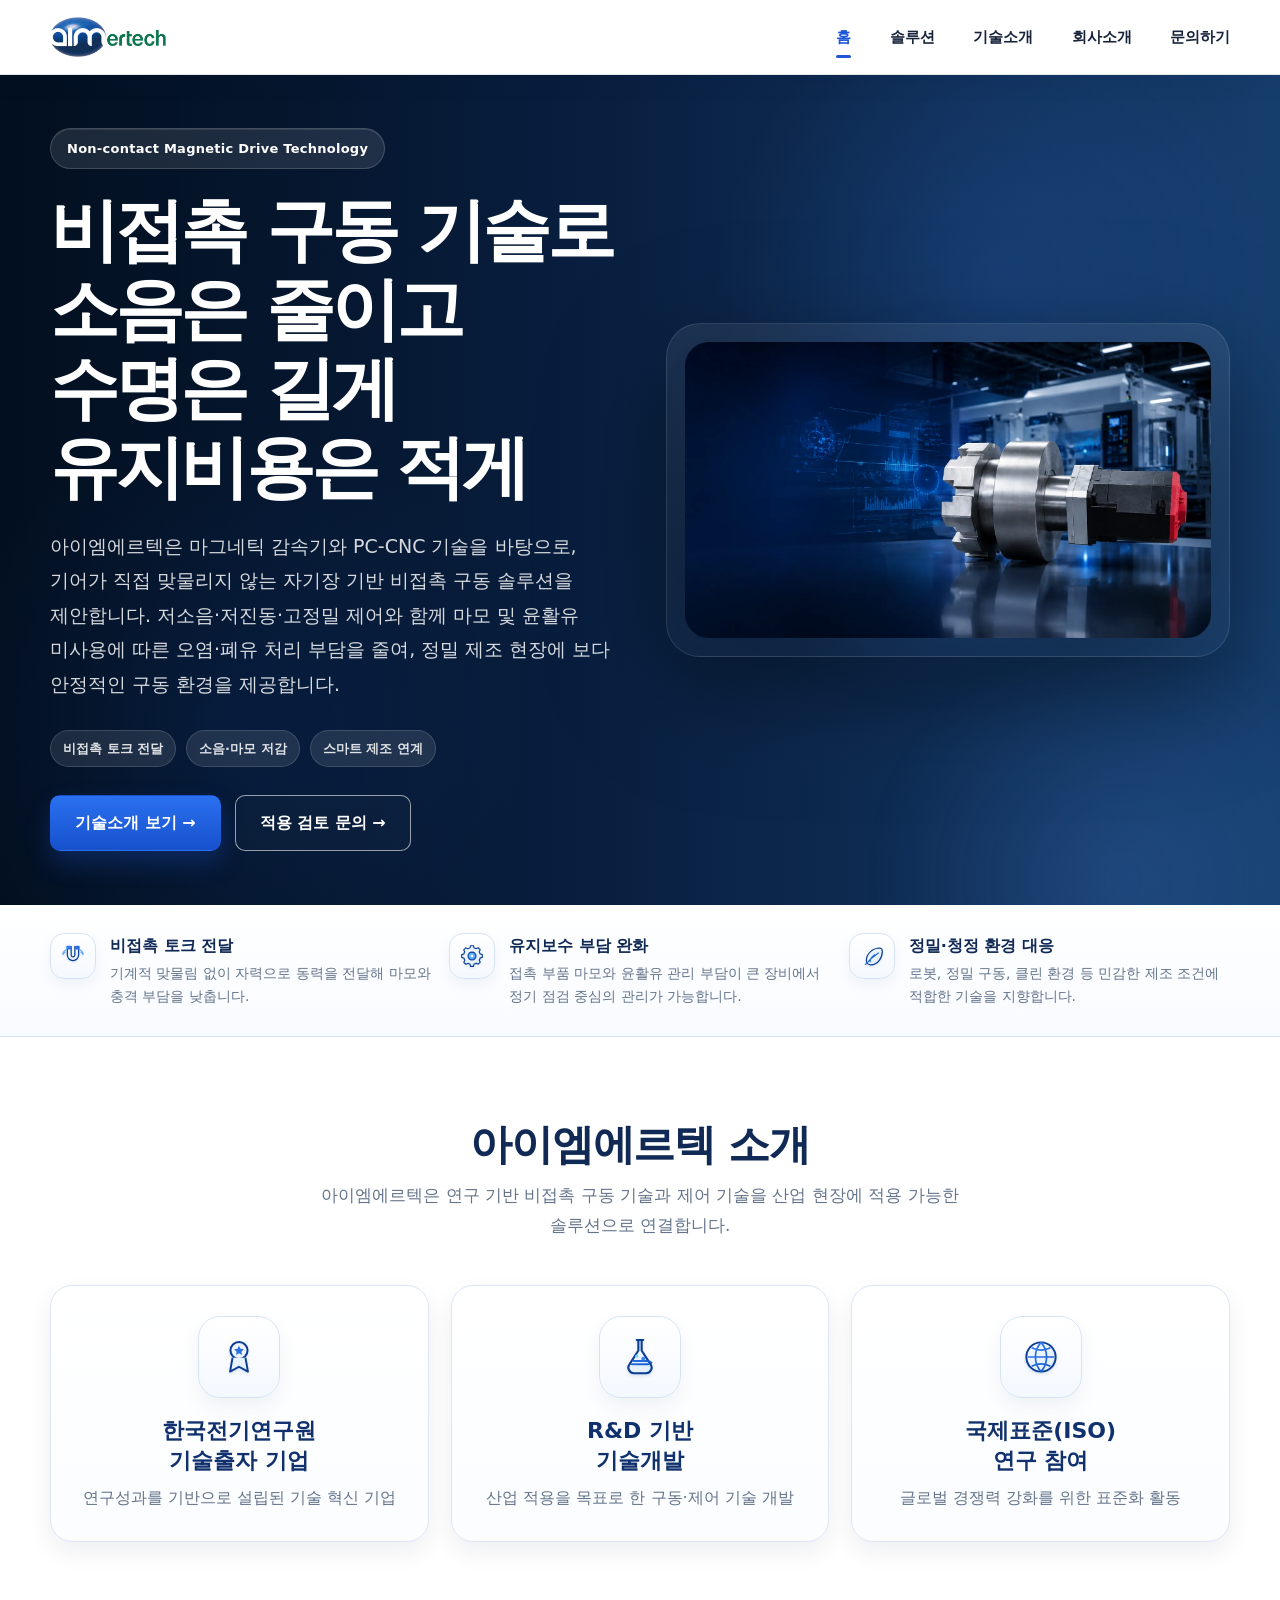
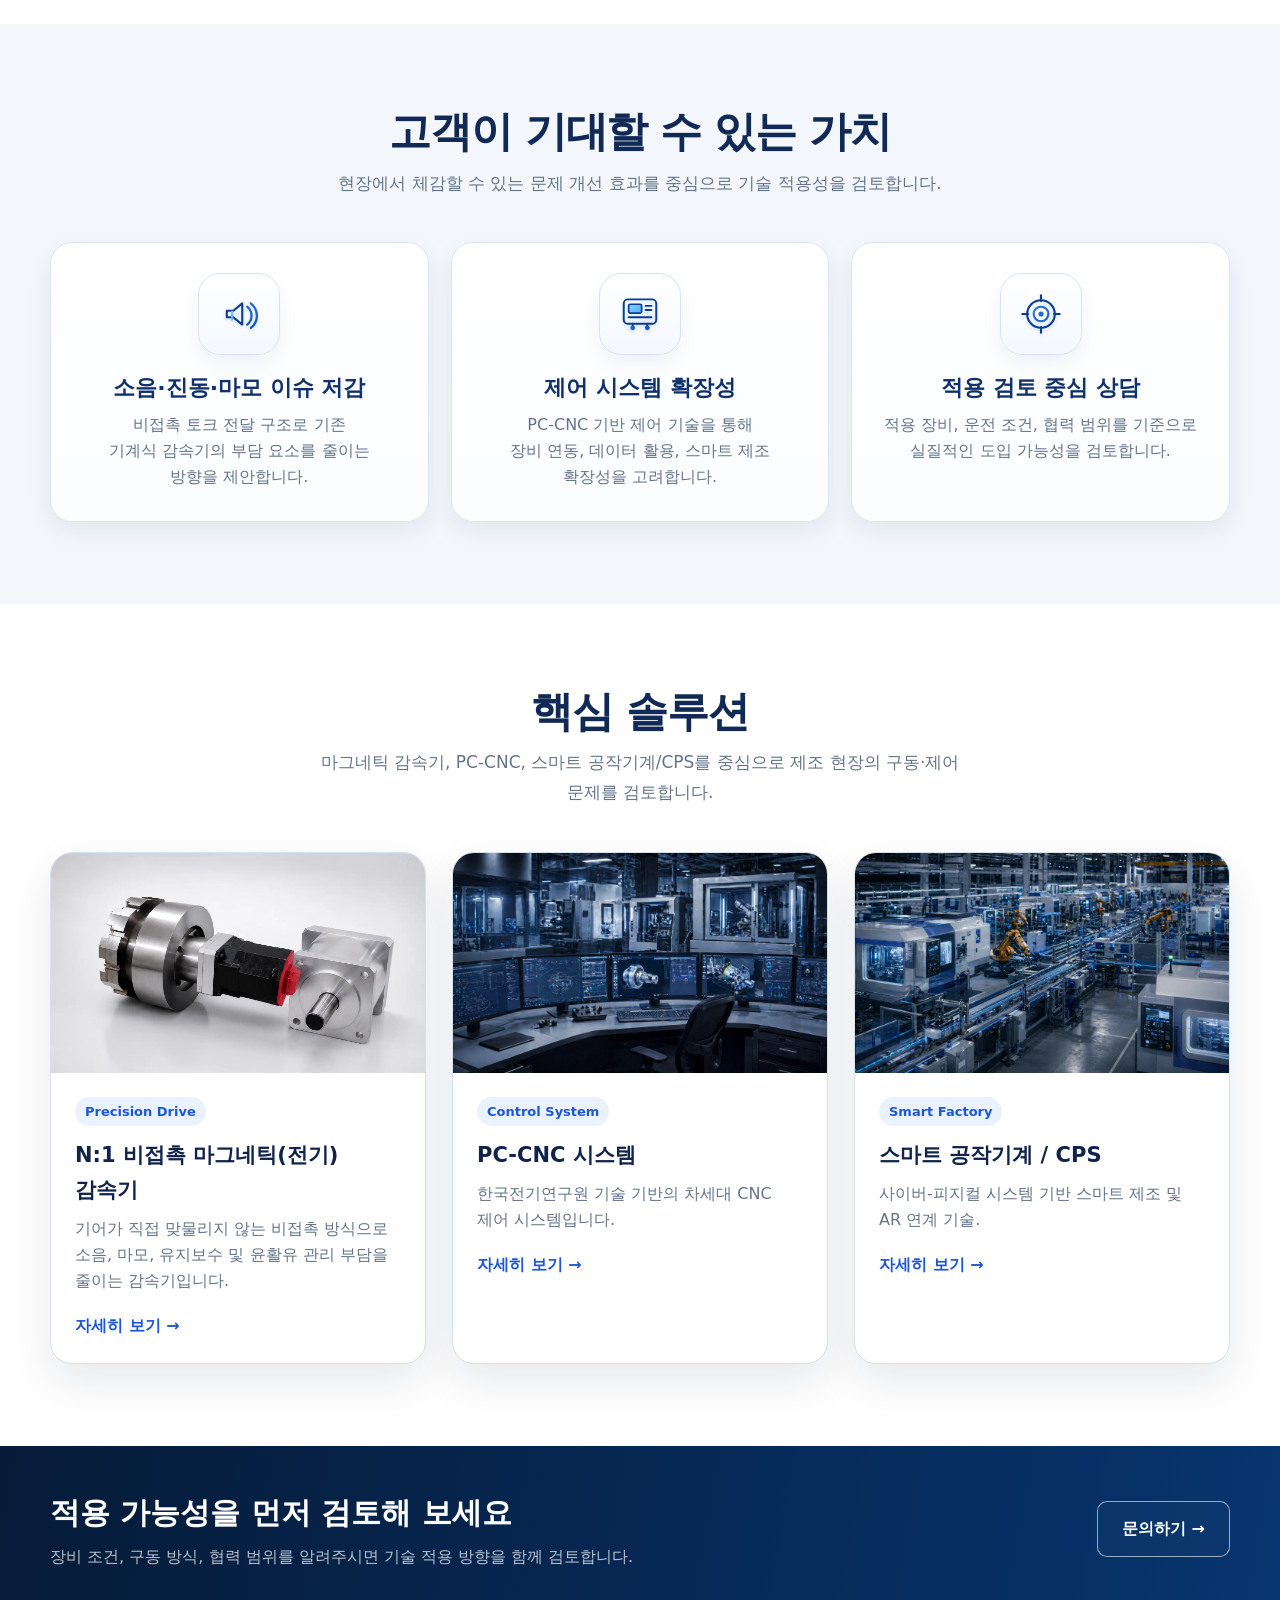
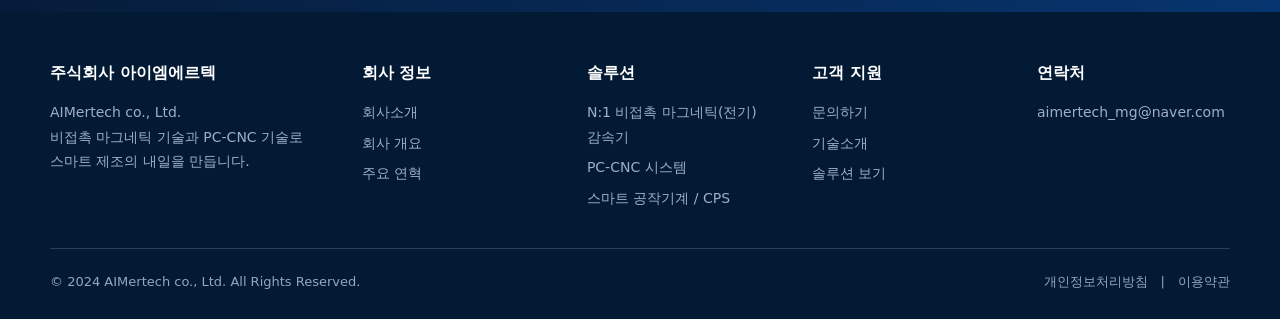
==== commit 30e647e7: "Add files via upload" ====
--- a/index.html
+++ b/index.html
@@ -29,7 +29,7 @@
 <div class="hero-copy">
 <div class="hero-kicker">Non-contact Magnetic Drive Technology</div>
 <h1>비접촉 구동 기술로<br/>소음은 줄이고<br/>수명은 길게<br/>유지비용은 적게</h1>
-<p>아이엠에르텍은 마그네틱 감속기와 PC-CNC 기술을 바탕으로, 기어가 직접 맞물리지 않는 자기장 기반 비접촉 구동 솔루션을 제안합니다. 저소음·저진동·고정밀 제어와 함께 마모 및 윤활 관리 부담을 줄여, 정밀 제조 현장에 보다 안정적인 구동 환경을 제공합니다.</p>
+<p>아이엠에르텍은 마그네틱 감속기와 PC-CNC 기술을 바탕으로, 기어가 직접 맞물리지 않는 자기장 기반 비접촉 구동 솔루션을 제안합니다. 저소음·저진동·고정밀 제어와 함께 마모 및 윤활유 미사용에 따른 오염·폐유 처리 부담을 줄여, 정밀 제조 현장에 보다 안정적인 구동 환경을 제공합니다.</p>
 <div class="hero-chips"><span>비접촉 토크 전달</span><span>소음·마모 저감</span><span>스마트 제조 연계</span></div>
 <div class="btn-row"><a class="btn btn-primary" href="technology.html">기술소개 보기 →</a><a class="btn btn-outline" href="contact.html">적용 검토 문의 →</a></div>
 </div>
@@ -42,7 +42,7 @@
 <section class="customer-bar">
 <div class="container customer-points">
 <div class="customer-point"><div class="mini"><img alt="" class="line-icon" decoding="async" loading="lazy" src="assets/icons/magnet.svg"/></div><div><strong>비접촉 토크 전달</strong><p>기계적 맞물림 없이 자력으로 동력을 전달해 마모와 충격 부담을 낮춥니다.</p></div></div>
-<div class="customer-point"><div class="mini"><img alt="" class="line-icon" decoding="async" loading="lazy" src="assets/icons/gear.svg"/></div><div><strong>유지보수 부담 완화</strong><p>접촉 부품과 윤활 관리가 큰 장비에서 정기 점검 중심의 관리가 가능합니다.</p></div></div>
+<div class="customer-point"><div class="mini"><img alt="" class="line-icon" decoding="async" loading="lazy" src="assets/icons/gear.svg"/></div><div><strong>유지보수 부담 완화</strong><p>접촉 부품 마모와 윤활유 관리 부담이 큰 장비에서 정기 점검 중심의 관리가 가능합니다.</p></div></div>
 <div class="customer-point"><div class="mini"><img alt="" class="line-icon" decoding="async" loading="lazy" src="assets/icons/leaf.svg"/></div><div><strong>정밀·청정 환경 대응</strong><p>로봇, 정밀 구동, 클린 환경 등 민감한 제조 조건에 적합한 기술을 지향합니다.</p></div></div>
 </div>
 </section>
@@ -70,7 +70,7 @@
 <div class="container">
 <div class="section-title"><h2>핵심 솔루션</h2><p>마그네틱 감속기, PC-CNC, 스마트 공작기계/CPS를 중심으로 제조 현장의 구동·제어 문제를 검토합니다.</p></div>
 <div class="solution-grid">
-<article class="solution-card"><img alt="N:1 비접촉 마그네틱(전기) 감속기" src="assets/images/magnetic-gear-cutaway.webp"/><div class="body"><span class="tagline">Precision Drive</span><h3>N:1 비접촉 마그네틱(전기) 감속기</h3><p>기어가 직접 맞물리지 않는 비접촉 방식으로 소음, 마모, 유지보수 부담을 줄이는 감속기입니다.</p><a class="text-link" href="technology.html">자세히 보기 →</a></div></article>
+<article class="solution-card"><img alt="N:1 비접촉 마그네틱(전기) 감속기" src="assets/images/magnetic-gear-cutaway.webp"/><div class="body"><span class="tagline">Precision Drive</span><h3>N:1 비접촉 마그네틱(전기) 감속기</h3><p>기어가 직접 맞물리지 않는 비접촉 방식으로 소음, 마모, 유지보수 및 윤활유 관리 부담을 줄이는 감속기입니다.</p><a class="text-link" href="technology.html">자세히 보기 →</a></div></article>
 <article class="solution-card"><img alt="PC-CNC 시스템" loading="lazy" decoding="async" src="assets/images/control-room.webp"/><div class="body"><span class="tagline">Control System</span><h3>PC-CNC 시스템</h3><p>한국전기연구원 기술 기반의 차세대 CNC 제어 시스템입니다.</p><a class="text-link" href="solution.html">자세히 보기 →</a></div></article>
 <article class="solution-card"><img alt="스마트 공작기계와 CPS" loading="lazy" decoding="async" src="assets/images/factory-automation.webp"/><div class="body"><span class="tagline">Smart Factory</span><h3>스마트 공작기계 / CPS</h3><p>사이버-피지컬 시스템 기반 스마트 제조 및 AR 연계 기술.</p><a class="text-link" href="solution.html">자세히 보기 →</a></div></article>
 </div>
--- a/css/style.css
+++ b/css/style.css
@@ -387,3 +387,121 @@
   .contact-cta-card .btn { width: 100%; white-space: normal; }
   .footer-grid { grid-template-columns: 1fr; }
 }
+
+
+/* Phase 8 polish: principle visual, application-card balance, company table height fix */
+.principle-box p{max-width:unset}
+.principle-image{margin-top:26px;padding:22px;border-radius:26px;background:linear-gradient(180deg,#ffffff,#fbfdff);border:1px solid #dce6f5;box-shadow:0 10px 24px rgba(10,44,100,.05)}
+.principle-image img{display:block;width:100%;max-width:100%;height:auto;border-radius:18px;background:#fff;object-fit:contain}
+
+.application-box{display:flex;flex-direction:column}
+.application-box h2{margin-bottom:20px}
+.app-grid{display:grid;grid-template-columns:repeat(2,minmax(0,1fr));gap:20px;align-items:stretch}
+.app-item{display:grid;grid-template-columns:72px minmax(0,1fr);gap:16px;align-items:center;padding:22px 22px;border-radius:22px;border:1px solid #d8e3f2;background:linear-gradient(180deg,#ffffff,#fbfdff);box-shadow:0 8px 18px rgba(10,44,100,.04);min-height:124px;text-align:left}
+.app-item-wide{grid-column:1 / -1}
+.app-icon{width:68px;height:68px;border-radius:20px;display:grid;place-items:center;background:linear-gradient(180deg,#ffffff,#f4f8ff);border:1px solid #d7e3f5;box-shadow:0 6px 16px rgba(10,44,100,.05)}
+.app-icon .line-icon{width:42px;height:42px}
+.app-item div{display:flex;flex-direction:column;gap:6px;min-width:0;color:#506079;font-size:15px;line-height:1.7}
+.app-item strong{display:block;margin:0;color:#0f2d5b;font-size:18px;line-height:1.3;font-weight:900;letter-spacing:-.02em}
+
+.company-table.compact{align-items:start}
+.company-table.compact .table{height:auto;align-self:start}
+.company-table.compact .tr{min-height:94px}
+.company-table.compact .th,.company-table.compact .td{display:flex;align-items:center}
+.company-table.compact .td{line-height:1.7}
+.company-table.compact .td br{line-height:1.9}
+
+@media (max-width:900px){
+  .app-item{grid-template-columns:64px minmax(0,1fr);padding:20px}
+  .app-icon{width:62px;height:62px;border-radius:18px}
+  .app-icon .line-icon{width:38px;height:38px}
+  .company-table.compact .tr{min-height:unset}
+}
+@media (max-width:640px){
+  .app-grid{grid-template-columns:1fr}
+  .app-item,.app-item-wide{grid-column:auto}
+  .app-item{grid-template-columns:58px minmax(0,1fr);gap:14px;padding:18px 16px;min-height:auto}
+  .app-icon{width:56px;height:56px;border-radius:16px}
+  .app-icon .line-icon{width:34px;height:34px}
+  .principle-image{padding:14px;border-radius:20px}
+}
+
+
+/* Phase 10: restore always-visible global navigation */
+html {
+  scroll-padding-top: 96px;
+}
+
+body {
+  padding-top: 74px;
+}
+
+.site-header {
+  position: fixed !important;
+  top: 0;
+  left: 0;
+  right: 0;
+  z-index: 1200;
+  background: rgba(255,255,255,.94);
+  backdrop-filter: blur(14px);
+  -webkit-backdrop-filter: blur(14px);
+  box-shadow: 0 8px 24px rgba(8,25,60,.06);
+}
+
+.nav-wrap {
+  height: 74px;
+}
+
+.tabs {
+  top: 74px !important;
+  z-index: 1100;
+}
+
+.mobile-toggle {
+  z-index: 1300;
+}
+
+@media (max-width: 900px) {
+  html {
+    scroll-padding-top: 92px;
+  }
+
+  body {
+    padding-top: 70px;
+  }
+
+  .nav-wrap {
+    height: 70px;
+  }
+
+  .main-nav {
+    top: 70px !important;
+    z-index: 1250;
+  }
+
+  .tabs {
+    top: 70px !important;
+  }
+}
+
+@media (max-width: 560px) {
+  body {
+    padding-top: 68px;
+  }
+
+  .nav-wrap {
+    height: 68px;
+  }
+
+  .logo img {
+    height: 36px;
+  }
+
+  .main-nav {
+    top: 68px !important;
+  }
+
+  .tabs {
+    top: 68px !important;
+  }
+}
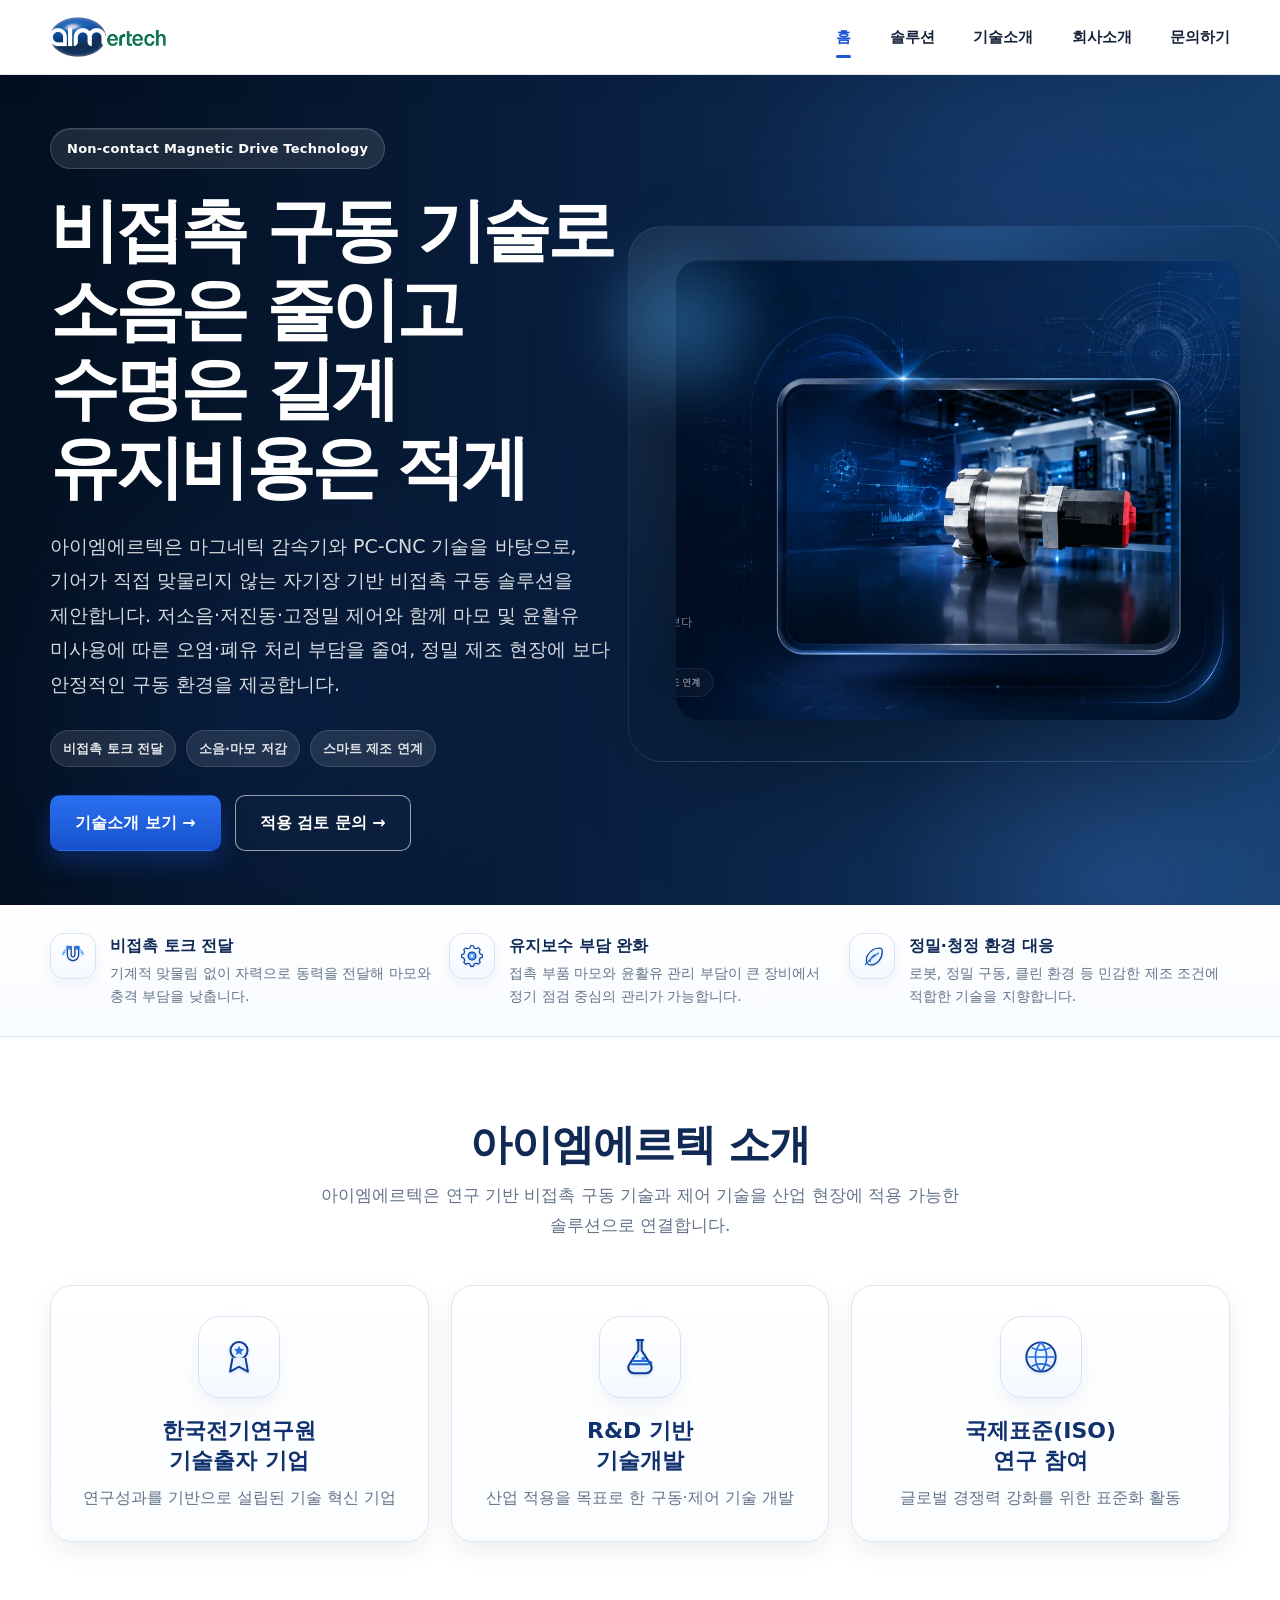
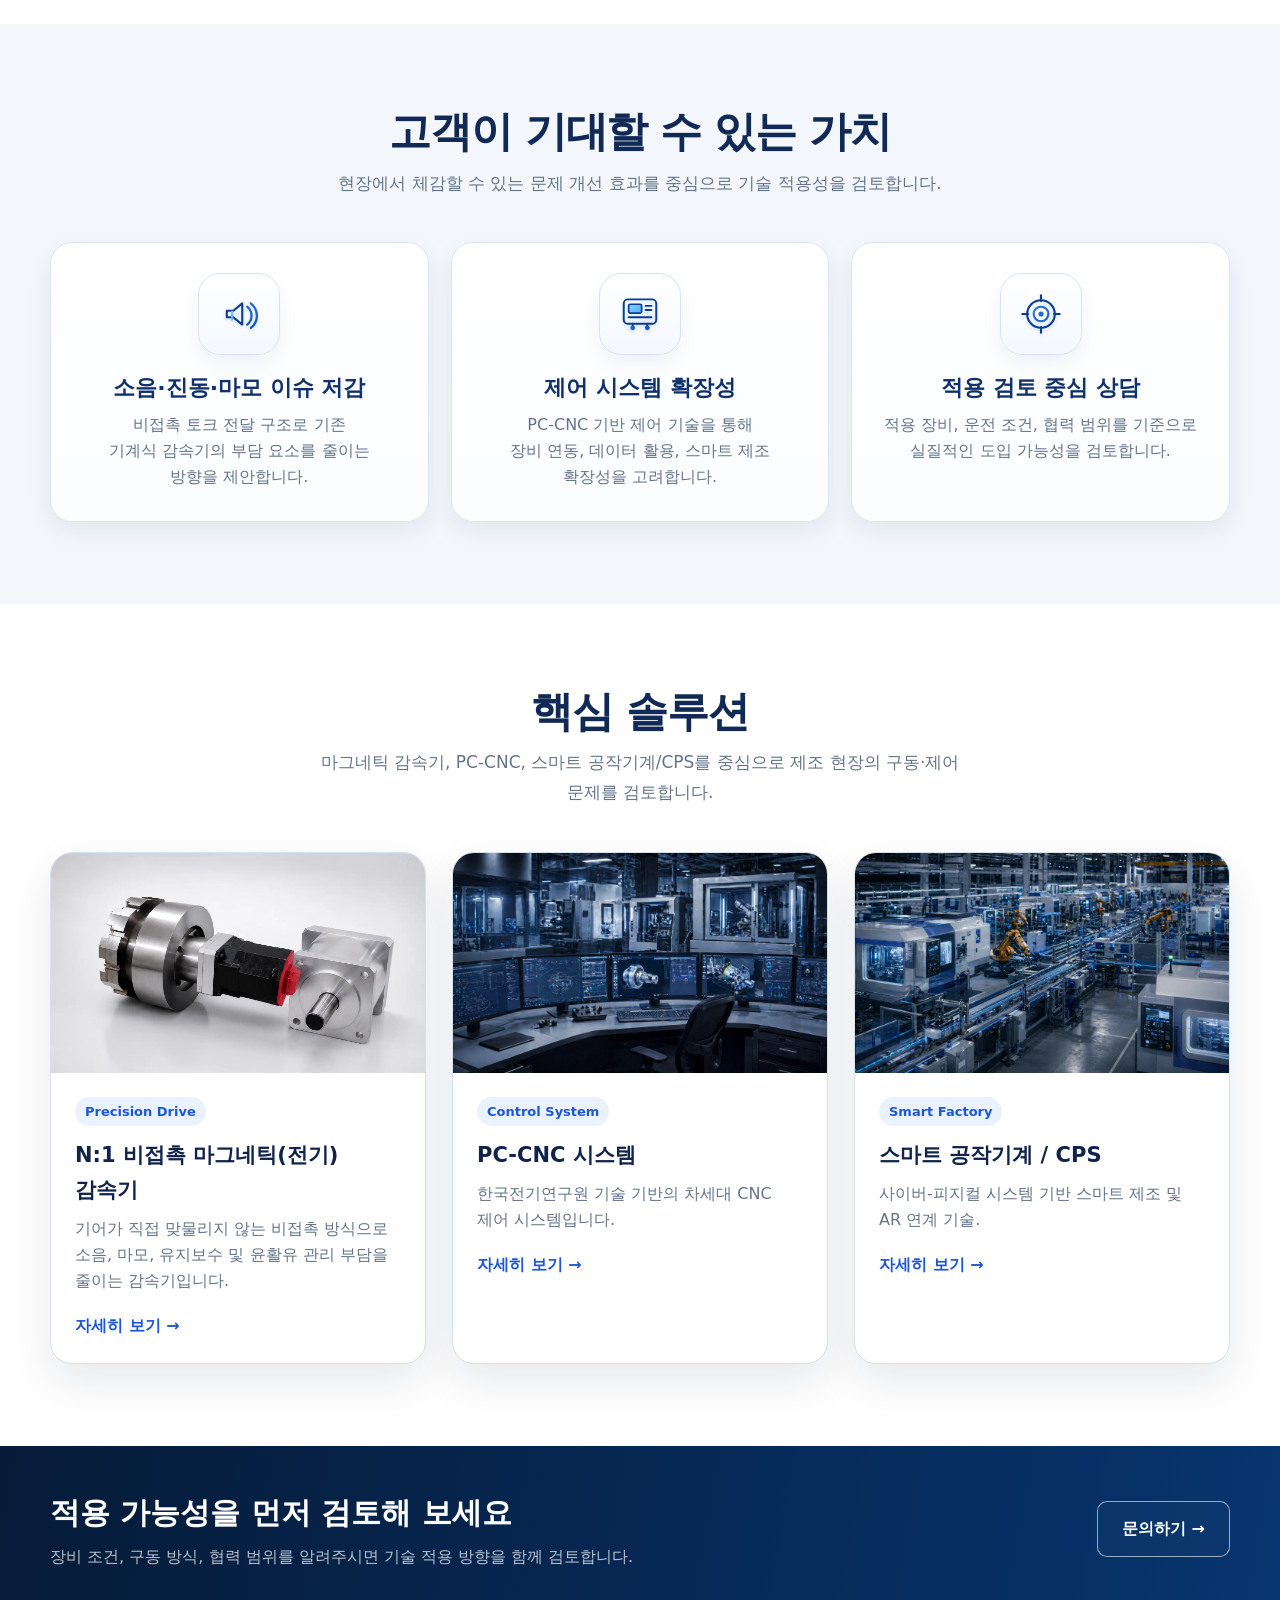
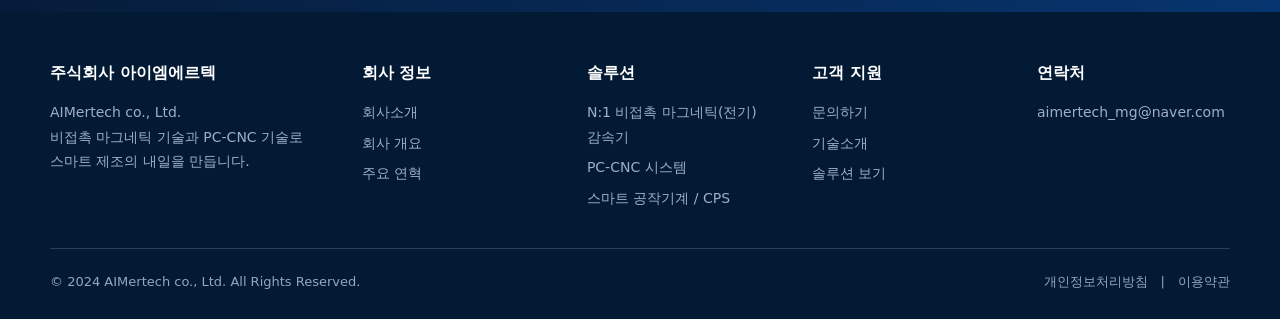
==== commit 6299b706: "Add files via upload" ====
--- a/index.html
+++ b/index.html
@@ -13,6 +13,7 @@
 <meta content="assets/images/hero-mangetic-gear.webp" property="og:image"/>
 <link href="assets/logo/aimertech.logo.transparent.png" rel="icon" type="image/png"/>
 <link href="css/style.css" rel="stylesheet"/>
+<link rel="preload" as="image" href="assets/hero/home-hero-visual-v1.webp"/>
 </head>
 <body>
 <a class="skip" href="#main">본문 바로가기</a>
@@ -33,9 +34,8 @@
 <div class="hero-chips"><span>비접촉 토크 전달</span><span>소음·마모 저감</span><span>스마트 제조 연계</span></div>
 <div class="btn-row"><a class="btn btn-primary" href="technology.html">기술소개 보기 →</a><a class="btn btn-outline" href="contact.html">적용 검토 문의 →</a></div>
 </div>
-<div class="hero-media">
-<div aria-hidden="true" class="hero-glow"></div>
-<div class="hero-media-shell"><img alt="아이엠에르텍 N:1 비접촉 마그네틱(전기) 감속기" src="assets/images/hero-mangetic-gear.webp"/></div>
+<div class="hero-media hero-media-premium" aria-hidden="true">
+  <img class="home-hero-visual" src="assets/hero/home-hero-visual-v1.webp" alt="" decoding="async"/>
 </div>
 </div>
 </section>
--- a/css/style.css
+++ b/css/style.css
@@ -7,7 +7,7 @@
 *{box-sizing:border-box} html{scroll-behavior:smooth} body{margin:0;font-family:Inter,Pretendard,"Noto Sans KR",system-ui,-apple-system,BlinkMacSystemFont,sans-serif;color:var(--ink);background:#fff;line-height:1.65} a{text-decoration:none;color:inherit} img{max-width:100%;display:block} ul{padding-left:1.2rem} .container{width:min(var(--max),calc(100% - 40px));margin:0 auto} .skip{position:absolute;left:-9999px} .skip:focus{left:20px;top:20px;background:#fff;color:#000;padding:10px;z-index:99}
 .site-header{position:sticky;top:0;z-index:50;background:rgba(255,255,255,.92);backdrop-filter:blur(12px);border-bottom:1px solid rgba(6,27,56,.08)} .nav-wrap{height:78px;display:flex;align-items:center;justify-content:space-between;gap:24px} .logo img{height:48px;width:auto;object-fit:contain;background:transparent} .main-nav{display:flex;gap:42px;align-items:center;font-weight:750;font-size:15px} .main-nav a{position:relative;padding:25px 0;color:#17233a} .main-nav a.active,.main-nav a:hover{color:var(--blue)} .main-nav a.active:after{content:"";position:absolute;left:0;right:0;bottom:16px;height:3px;border-radius:999px;background:var(--blue)} .mobile-toggle{display:none;background:none;border:0;gap:5px;flex-direction:column} .mobile-toggle span{width:26px;height:2px;background:#0f1b2e;display:block}
 .hero{position:relative;overflow:hidden;background:radial-gradient(circle at 78% 25%,rgba(64,134,255,.18),transparent 24%),radial-gradient(circle at 18% 78%,rgba(33,98,220,.14),transparent 24%),linear-gradient(90deg,#031224 0%,#092144 44%,#163f6f 100%);color:#fff;min-height:650px;display:flex;align-items:center} .hero:before{content:"";position:absolute;inset:0;background:linear-gradient(90deg,rgba(1,10,24,.34) 0%,rgba(1,10,24,.16) 38%,rgba(1,10,24,.02) 100%);pointer-events:none} .hero:after{content:"";position:absolute;inset:auto -8% -28% auto;width:520px;height:520px;border-radius:50%;background:radial-gradient(circle,rgba(92,154,255,.18) 0%,rgba(92,154,255,0) 68%);filter:blur(12px)} .hero-grid{position:relative;z-index:1;display:grid;grid-template-columns:1.02fr .98fr;gap:28px;align-items:center;padding:54px 0} .hero-copy{max-width:660px} .hero-kicker{display:inline-flex;align-items:center;gap:8px;padding:9px 16px;border-radius:999px;background:rgba(255,255,255,.10);border:1px solid rgba(255,255,255,.16);font-size:13px;font-weight:800;letter-spacing:.02em;margin-bottom:22px;box-shadow:inset 0 1px 0 rgba(255,255,255,.10)} .hero h1{font-size:clamp(40px,5.4vw,70px);line-height:1.14;margin:0 0 22px;letter-spacing:-.05em} .hero p{font-size:20px;max-width:580px;margin:0 0 28px;color:rgba(255,255,255,.84)} .hero-media{position:relative;display:flex;justify-content:center;align-items:center;min-height:420px} .hero-media-shell{position:relative;z-index:1;width:min(100%,650px);padding:18px;border-radius:34px;background:linear-gradient(180deg,rgba(255,255,255,.08),rgba(255,255,255,.03));border:1px solid rgba(255,255,255,.12);box-shadow:0 34px 80px rgba(0,0,0,.22);backdrop-filter:blur(10px)} .hero-media img{width:100%;max-width:620px;border-radius:24px;filter:drop-shadow(0 30px 70px rgba(0,0,0,.28))} .hero-glow{position:absolute;inset:auto 8% 10% 8%;height:72%;border-radius:50%;background:radial-gradient(circle,rgba(44,125,255,.48) 0%,rgba(44,125,255,.16) 38%,transparent 72%);filter:blur(28px)} .hero-chips{display:flex;flex-wrap:wrap;gap:10px;margin:0 0 28px} .hero-chips span{padding:7px 12px;border-radius:999px;background:rgba(255,255,255,.10);border:1px solid rgba(255,255,255,.14);font-size:13px;color:rgba(255,255,255,.86)}
-.page-hero{background:linear-gradient(135deg,rgba(4,22,48,.95),rgba(11,46,92,.86)),var(--page-bg) center/cover no-repeat;color:#fff;padding:86px 0;text-align:center} .page-hero h1{font-size:46px;margin:0 0 10px;letter-spacing:-.03em} .page-hero p{margin:0 auto;color:rgba(255,255,255,.78);font-size:18px;max-width:760px} .company-hero{background:linear-gradient(90deg,rgba(5,24,52,.85),rgba(8,35,70,.54)),var(--page-bg) center/cover no-repeat;text-align:left}
+
 .btn{display:inline-flex;align-items:center;gap:10px;padding:14px 24px;border-radius:10px;font-weight:800;border:1px solid transparent;transition:.22s ease} .btn-primary{background:linear-gradient(180deg,#2a70f0,#1751cc);color:#fff;box-shadow:0 12px 24px rgba(29,86,216,.28)} .btn-primary:hover{transform:translateY(-2px);box-shadow:0 18px 30px rgba(29,86,216,.34)} .btn-outline{border-color:rgba(255,255,255,.58);color:#fff;background:rgba(255,255,255,.02)} .btn-outline:hover{background:rgba(255,255,255,.08)} .btn-outline.dark{border-color:#9ab3e4;color:#082958} .btn-row{display:flex;gap:14px;flex-wrap:wrap}
 .section{padding:82px 0} .section.tight{padding:64px 0} .section.soft{background:var(--bg)} .section.dark{background:linear-gradient(135deg,#061a38,#0a3266);color:#fff} .section-title{text-align:center;margin-bottom:44px} .section-title h2{font-size:36px;line-height:1.25;margin:0 0 10px;letter-spacing:-.03em;color:#102a55} .dark .section-title h2{color:#fff} .section-title p{margin:0 auto;color:var(--muted);font-size:17px;max-width:760px} .dark .section-title p{color:rgba(255,255,255,.72)}
 .svg-icon{width:32px;height:32px;stroke:currentColor;fill:none;stroke-width:2.05;stroke-linecap:round;stroke-linejoin:round;flex:0 0 auto} .icon-circle,.feature-card .icon,.type-icon,.info-icon,.benefit-icon{width:72px;height:72px;border-radius:22px;display:grid;place-items:center;margin:0 auto 18px;color:#0b4598;background:linear-gradient(180deg,#f8fbff,#edf5ff);border:1px solid rgba(29,86,216,.22);box-shadow:inset 0 1px 0 rgba(255,255,255,.95),0 10px 22px rgba(29,86,216,.06)}
@@ -20,7 +20,7 @@
 .tabs{display:flex;justify-content:center;gap:0;border-bottom:1px solid var(--line);background:#fff;position:sticky;top:78px;z-index:30} .tabs a{padding:20px 54px;font-weight:800;color:#667085;border-bottom:3px solid transparent} .tabs a.active,.tabs a:hover{color:var(--blue);border-color:var(--blue)} .tech-intro{display:grid;grid-template-columns:.9fr 1.1fr;align-items:center;gap:54px} .kicker{display:inline-block;background:#e7f0ff;color:var(--blue);font-weight:900;padding:5px 12px;border-radius:8px;margin-bottom:12px} .tech-intro h2{font-size:44px;margin:0 0 18px;color:#0d2558;letter-spacing:-.04em} .tech-intro p{font-size:19px;color:#43516a} .tech-intro img{filter:drop-shadow(0 22px 40px rgba(6,27,56,.18))} .feature-grid{display:grid;grid-template-columns:repeat(5,1fr);gap:18px} .feature-card{text-align:center;padding:28px 22px} .feature-card h3{font-size:17px;margin:0 0 8px;color:#132d5a} .feature-card p{font-size:14px;color:var(--muted);margin:0} .principle-grid{display:grid;grid-template-columns:1fr 1fr;gap:42px;align-items:start} .principle-box,.application-box{padding:28px} .principle-visual{display:flex;align-items:center;gap:18px;justify-content:center;margin-top:28px} .ring{width:120px;height:120px;border:22px solid #d9e2ef;border-top-color:#0b4ccb;border-radius:50%;box-shadow:inset 0 0 0 9px #fff} .arrow{font-size:34px;color:#6b7a90} .app-grid{display:grid;grid-template-columns:repeat(2,1fr);gap:16px} .app-item{border:1px solid var(--line);border-radius:14px;padding:18px;display:flex;gap:12px;align-items:flex-start} .app-icon{width:42px;height:42px;border-radius:14px;display:grid;place-items:center;flex:0 0 auto;color:#0b4598;background:#f2f7ff;border:1px solid rgba(29,86,216,.18)} .app-icon .svg-icon{width:26px;height:26px}
 .message{display:grid;grid-template-columns:1fr 1fr;gap:58px;align-items:center} .message h2{font-size:34px;color:#0d2558} .message p{font-size:18px;color:#4d5b70} .signature{font-family:serif;font-size:30px;color:#10234b;margin-top:24px} .office-card{border-radius:22px;overflow:hidden;box-shadow:var(--shadow)} .company-table{display:grid;grid-template-columns:1fr 1fr;gap:28px} .table{border:1px solid var(--line);border-radius:14px;overflow:hidden;background:#fff;box-shadow:var(--shadow-soft)} .tr{display:grid;grid-template-columns:150px 1fr;border-bottom:1px solid var(--line)} .tr:last-child{border-bottom:0} .th{background:#f4f7fb;font-weight:850;color:#10234b} .td,.th{padding:18px} .cert-card{text-align:center} .cert-card strong{display:block;font-size:36px;color:var(--blue);font-weight:900} .company-features{grid-template-columns:repeat(4,1fr)}
 .contact-types{display:grid;grid-template-columns:repeat(3,1fr);gap:22px} .contact-card{text-align:center;background:linear-gradient(180deg,#fff,#fbfdff)} .contact-card h3{font-size:21px;line-height:1.45;margin:0 0 8px;color:#10234b} .contact-card p{margin:0;color:var(--muted);font-size:15px} .contact-cta-card{margin-top:28px;padding:32px 34px;display:flex;align-items:center;justify-content:space-between;gap:28px;background:linear-gradient(135deg,#fff,#f7fbff);box-shadow:var(--shadow)} .contact-cta-card h3{margin:8px 0 10px;font-size:28px;color:#10316d;letter-spacing:-.02em} .contact-cta-card p{margin:0;color:var(--muted)} .contact-mini{display:inline-flex;align-items:center;padding:6px 12px;border-radius:999px;background:#eaf2ff;color:var(--blue);font-size:12px;font-weight:800;letter-spacing:.03em} .contact-note{font-size:14px;color:#6b7b92;margin-top:10px} .prep-grid{display:grid;grid-template-columns:repeat(3,1fr);gap:18px;margin-top:28px} .prep-card{border:1px solid var(--line);border-radius:18px;padding:22px;background:#fff} .prep-card strong{display:block;margin-bottom:6px;color:#10316d} .prep-card p{margin:0;color:var(--muted);font-size:14px} .partner-section{display:grid;grid-template-columns:1fr 1.1fr;gap:48px;align-items:center} .partner-section img{border-radius:22px;box-shadow:0 20px 42px rgba(0,0,0,.16)} .partner-section h2{font-size:36px;margin:0 0 12px;color:#fff} .partner-section p,.partner-section li{color:rgba(255,255,255,.78)} .form-note{font-size:14px;color:rgba(255,255,255,.68);margin-top:20px}
-@media(max-width:900px){.mobile-toggle{display:flex}.main-nav{position:absolute;left:0;right:0;top:78px;background:#fff;display:none;flex-direction:column;gap:0;border-bottom:1px solid var(--line)}.main-nav.open{display:flex}.main-nav a{padding:16px 0}.hero{min-height:560px}.hero-grid{grid-template-columns:1fr;padding:42px 0 32px}.hero-copy{max-width:none}.hero-media{order:-1;min-height:auto}.hero-media-shell{width:min(100%,500px);padding:14px}.stats,.solution-grid,.contact-info,.cert-grid,.value-grid,.process-grid,.review-grid,.customer-points,.prep-grid{grid-template-columns:1fr}.footer-grid{grid-template-columns:1fr 1fr}.solution-row,.tech-intro,.principle-grid,.message,.company-table,.partner-section{grid-template-columns:1fr}.solution-row .copy{padding:30px}.promise,.feature-grid,.company-features,.contact-types{grid-template-columns:1fr 1fr}.tabs{overflow:auto;justify-content:flex-start}.tabs a{padding:16px 26px;white-space:nowrap}.cta-content,.contact-cta-card{flex-direction:column;align-items:flex-start}.hero h1{font-size:44px}.page-hero h1{font-size:36px}}
+@media(max-width:900px){.mobile-toggle{display:flex}.main-nav{position:absolute;left:0;right:0;top:78px;background:#fff;display:none;flex-direction:column;gap:0;border-bottom:1px solid var(--line)}.main-nav.open{display:flex}.main-nav a{padding:16px 0}.hero{min-height:560px}.hero-grid{grid-template-columns:1fr;padding:42px 0 32px}.hero-copy{max-width:none}.hero-media{order:-1;min-height:auto}.hero-media-shell{width:min(100%,500px);padding:14px}.stats,.solution-grid,.contact-info,.cert-grid,.value-grid,.process-grid,.review-grid,.customer-points,.prep-grid{grid-template-columns:1fr}.footer-grid{grid-template-columns:1fr 1fr}.solution-row,.tech-intro,.principle-grid,.message,.company-table,.partner-section{grid-template-columns:1fr}.solution-row .copy{padding:30px}.promise,.feature-grid,.company-features,.contact-types{grid-template-columns:1fr 1fr}.tabs{overflow:auto;justify-content:flex-start}.tabs a{padding:16px 26px;white-space:nowrap}.cta-content,.contact-cta-card{flex-direction:column;align-items:flex-start}.hero h1{font-size:44px}}
 @media(max-width:560px){.container{width:min(100% - 28px,var(--max))}.section{padding:58px 0}.hero{min-height:auto}.hero-grid{padding:34px 0 28px}.hero h1{font-size:38px}.hero p{font-size:18px}.hero-media-shell{width:min(100%,340px);padding:12px;border-radius:24px}.hero-media img{border-radius:18px}.btn{width:100%;justify-content:center}.promise,.feature-grid,.company-features,.contact-types,.app-grid{grid-template-columns:1fr}.footer-grid{grid-template-columns:1fr}.footer-bottom{flex-direction:column}.tr{grid-template-columns:110px 1fr}.solution-card img{height:180px}.icon-circle,.feature-card .icon,.type-icon,.info-icon,.benefit-icon{width:58px;height:58px;border-radius:18px}.contact-cta-card{padding:26px}.contact-cta-card h3{font-size:22px}}
 
 
@@ -505,3 +505,682 @@
     top: 68px !important;
   }
 }
+
+/* Phase 12 Refactor: production hero banners with real assets */
+body {
+  padding-top: 74px;
+}
+
+html {
+  scroll-padding-top: 96px;
+}
+
+.site-header {
+  position: fixed !important;
+  top: 0;
+  left: 0;
+  right: 0;
+  z-index: 1200;
+  background: rgba(255,255,255,.94);
+  backdrop-filter: blur(14px);
+  -webkit-backdrop-filter: blur(14px);
+  box-shadow: 0 8px 24px rgba(8,25,60,.06);
+}
+
+
+.page-hero {
+  position: relative;
+  min-height: 480px;
+  padding: 84px 0;
+  display: flex;
+  align-items: center;
+  overflow: hidden;
+  text-align: left;
+  color: #fff;
+  background-color: #071933;
+  background-repeat: no-repeat;
+  background-position: right center;
+}
+
+.page-hero::before {
+  content: "";
+  position: absolute;
+  inset: 0;
+  z-index: 0;
+  pointer-events: none;
+  background:
+    linear-gradient(
+      90deg,
+      rgba(2, 9, 22, .94) 0%,
+      rgba(3, 12, 28, .90) 18%,
+      rgba(4, 18, 42, .78) 34%,
+      rgba(5, 28, 64, .46) 52%,
+      rgba(5, 29, 66, .18) 72%,
+      rgba(5, 29, 66, .04) 100%
+    );
+}
+
+.page-hero-inner {
+  position: relative;
+  z-index: 1;
+  width: min(var(--max), calc(100% - 96px));
+  margin: 0 auto;
+  padding-left: clamp(8px, 1vw, 20px);
+}
+
+.page-hero-copy {
+  max-width: 620px;
+}
+
+.hero-eyebrow {
+  display: inline-block;
+  margin-bottom: 24px;
+  color: #78aefb;
+  font-size: 13px;
+  font-weight: 900;
+  letter-spacing: .42em;
+  line-height: 1;
+  text-transform: uppercase;
+}
+
+.hero-eyebrow::after {
+  content: "";
+  display: block;
+  width: 68px;
+  height: 3px;
+  margin-top: 18px;
+  border-radius: 999px;
+  background: linear-gradient(90deg, #2d7dff, rgba(45,125,255,.18));
+}
+
+.page-hero h1 {
+  margin: 0 0 18px;
+  color: #fff;
+  font-size: clamp(48px, 5.2vw, 76px);
+  line-height: 1.06;
+  letter-spacing: -.055em;
+  font-weight: 900;
+  text-shadow: 0 10px 24px rgba(0,0,0,.18);
+}
+
+.page-hero p {
+  max-width: 620px;
+  margin: 0;
+  color: rgba(255,255,255,.88);
+  font-size: clamp(18px, 1.65vw, 22px);
+  line-height: 1.82;
+  font-weight: 500;
+  letter-spacing: -.015em;
+  text-shadow: 0 4px 12px rgba(0,0,0,.12);
+}
+
+.page-hero-solution {
+  background-image: url("../assets/hero/hero-solution-v2.webp");
+  background-size: 57% auto;
+  background-position: right 28px center;
+}
+
+.page-hero-tech {
+  background-image: url("../assets/hero/hero-technology-v2.webp");
+  background-size: 55% auto;
+  background-position: right 20px center;
+}
+
+.page-hero-company {
+  background-image: url("../assets/hero/hero-company-v2.webp");
+  background-size: 56% auto;
+  background-position: right 18px center;
+}
+
+.page-hero-contact {
+  background-image: url("../assets/hero/hero-contact-v2.webp");
+  background-size: 57% auto;
+  background-position: right 22px center;
+}
+
+
+.tabs {
+  top: 74px !important;
+  z-index: 1100;
+  background: #fff;
+  box-shadow: 0 8px 22px rgba(10,44,100,.04);
+}
+
+@media (max-width: 1200px) {
+  .page-hero {
+    min-height: 420px;
+    padding: 68px 0;
+    background-position: 64% center;
+  }
+
+  .page-hero-copy {
+    max-width: 660px;
+  }
+}
+
+@media (max-width: 900px) {
+  body {
+    padding-top: 70px;
+  }
+
+  html {
+    scroll-padding-top: 92px;
+  }
+
+  .nav-wrap {
+    height: 70px;
+  }
+
+  .main-nav {
+    top: 70px !important;
+    z-index: 1250;
+  }
+
+  .tabs {
+    top: 70px !important;
+  }
+
+  .page-hero {
+    min-height: 340px;
+    padding: 52px 0;
+    background-position: 72% center;
+  }
+
+  .page-hero::before {
+    background:
+      linear-gradient(
+        90deg,
+        rgba(3, 11, 24, .94) 0%,
+        rgba(3, 13, 29, .90) 36%,
+        rgba(4, 18, 42, .74) 62%,
+        rgba(5, 29, 66, .36) 100%
+      );
+  }
+
+  .hero-eyebrow {
+    margin-bottom: 18px;
+    font-size: 12px;
+    letter-spacing: .34em;
+  }
+
+  .page-hero h1 {
+    font-size: clamp(38px, 9vw, 54px);
+  }
+
+  .page-hero p {
+    font-size: 16px;
+    line-height: 1.75;
+  }
+
+  .page-hero p br {
+    display: none;
+  }
+}
+
+@media (max-width: 560px) {
+  body {
+    padding-top: 68px;
+  }
+
+  .nav-wrap {
+    height: 68px;
+  }
+
+  .logo img {
+    height: 36px;
+  }
+
+  .main-nav {
+    top: 68px !important;
+  }
+
+  .tabs {
+    top: 68px !important;
+  }
+
+  .page-hero {
+    min-height: 300px;
+    padding: 44px 0;
+    background-position: 78% center;
+  }
+
+  .hero-eyebrow {
+    font-size: 11px;
+  }
+
+  .page-hero-copy {
+    max-width: 100%;
+  }
+}
+
+
+/* Phase 13: hero alignment + asset-fit refinement */
+@media (max-width: 1180px) {
+  .page-hero { min-height: 440px; padding: 74px 0; }
+  .page-hero-inner { width: min(var(--max), calc(100% - 72px)); }
+  .page-hero-solution,
+  .page-hero-contact { background-size: 62% auto; }
+  .page-hero-tech,
+  .page-hero-company { background-size: 60% auto; }
+}
+
+@media (max-width: 980px) {
+  .page-hero {
+    min-height: 420px;
+    padding: 64px 0;
+    background-size: auto 92%;
+    background-position: center right -20px;
+  }
+  .page-hero::before {
+    background: linear-gradient(90deg, rgba(3,10,24,.94) 0%, rgba(4,17,40,.88) 46%, rgba(5,29,66,.46) 72%, rgba(5,29,66,.18) 100%);
+  }
+  .page-hero-inner { width: calc(100% - 48px); padding-left: 0; }
+  .page-hero-copy,
+  .page-hero p { max-width: 540px; }
+  .page-hero h1 { font-size: clamp(42px, 8vw, 62px); }
+  .page-hero p { font-size: 18px; line-height: 1.72; }
+}
+
+@media (max-width: 680px) {
+  .page-hero {
+    min-height: 360px;
+    padding: 54px 0;
+    background-size: auto 88%;
+    background-position: center right -110px;
+  }
+  .page-hero::before {
+    background: linear-gradient(90deg, rgba(3,10,24,.96) 0%, rgba(4,17,40,.93) 62%, rgba(5,29,66,.58) 100%);
+  }
+  .page-hero-inner { width: calc(100% - 32px); }
+  .hero-eyebrow { font-size: 12px; letter-spacing: .32em; }
+  .hero-eyebrow::after { margin-top: 14px; width: 56px; }
+  .page-hero h1 { margin-bottom: 14px; font-size: 40px; }
+  .page-hero p { font-size: 16px; line-height: 1.64; }
+}
+
+
+/* Phase 14: final hero safe-area and illustration-fit correction */
+:root {
+  --hero-left-safe: clamp(112px, 12.6vw, 260px);
+  --hero-right-safe: clamp(32px, 5vw, 96px);
+  --hero-text-width: 640px;
+}
+
+/* The subpage hero uses the image as an art layer, not as a full cover background. */
+.page-hero {
+  min-height: 500px;
+  padding: 88px 0;
+  background-repeat: no-repeat;
+  background-size: auto 100%;
+  background-position: right center;
+}
+
+/* Dark overlay protects the left text area but does not bury the illustration labels. */
+.page-hero::before {
+  background:
+    linear-gradient(
+      90deg,
+      rgba(2, 9, 22, .95) 0%,
+      rgba(2, 10, 24, .93) 20%,
+      rgba(3, 15, 36, .84) 36%,
+      rgba(5, 28, 64, .45) 54%,
+      rgba(5, 29, 66, .13) 76%,
+      rgba(5, 29, 66, .02) 100%
+    );
+}
+
+/* Do not rely on the generic .container centering for hero text.
+   This prevents the copy from drifting to the viewport edge on wide or unusual screens. */
+.page-hero .page-hero-inner {
+  width: 100%;
+  max-width: none;
+  margin: 0;
+  padding-left: var(--hero-left-safe);
+  padding-right: var(--hero-right-safe);
+  box-sizing: border-box;
+}
+
+.page-hero-copy {
+  max-width: var(--hero-text-width);
+}
+
+.page-hero p {
+  max-width: var(--hero-text-width);
+}
+
+/* Page-by-page artwork scale. 
+   auto 100% keeps the whole illustration inside the banner height without cover-crop. */
+.page-hero-solution {
+  background-image: url("../assets/hero/hero-solution-v2.webp");
+  background-size: auto 100%;
+  background-position: right center;
+}
+
+.page-hero-tech {
+  background-image: url("../assets/hero/hero-technology-v2.webp");
+  background-size: auto 100%;
+  background-position: right center;
+}
+
+.page-hero-company {
+  background-image: url("../assets/hero/hero-company-v2.webp");
+  background-size: auto 100%;
+  background-position: right center;
+}
+
+.page-hero-contact {
+  background-image: url("../assets/hero/hero-contact-v2.webp");
+  background-size: auto 100%;
+  background-position: right center;
+}
+
+/* Large displays: keep the text aligned with the header's visual content band. */
+@media (min-width: 1700px) {
+  :root {
+    --hero-left-safe: clamp(180px, 12.8vw, 285px);
+  }
+}
+
+/* Medium desktop/tablet: keep illustration visible but protect text. */
+@media (max-width: 1180px) {
+  :root {
+    --hero-left-safe: 64px;
+    --hero-right-safe: 48px;
+    --hero-text-width: 600px;
+  }
+
+  .page-hero {
+    min-height: 440px;
+    padding: 74px 0;
+    background-size: auto 96%;
+    background-position: right -40px center;
+  }
+
+  .page-hero::before {
+    background:
+      linear-gradient(
+        90deg,
+        rgba(2, 9, 22, .96) 0%,
+        rgba(3, 14, 32, .92) 43%,
+        rgba(5, 28, 64, .58) 68%,
+        rgba(5, 29, 66, .22) 100%
+      );
+  }
+}
+
+/* Mobile: image becomes a subtle background accent; copy remains the focus. */
+@media (max-width: 760px) {
+  :root {
+    --hero-left-safe: 24px;
+    --hero-right-safe: 24px;
+    --hero-text-width: 100%;
+  }
+
+  .page-hero {
+    min-height: 360px;
+    padding: 54px 0;
+    background-size: auto 88%;
+    background-position: right -170px center;
+  }
+
+  .page-hero::before {
+    background:
+      linear-gradient(
+        90deg,
+        rgba(2, 9, 22, .97) 0%,
+        rgba(3, 14, 32, .94) 62%,
+        rgba(5, 28, 64, .70) 100%
+      );
+  }
+
+  .hero-eyebrow {
+    margin-bottom: 18px;
+  }
+
+  .page-hero h1 {
+    font-size: 40px;
+  }
+
+  .page-hero p {
+    font-size: 16px;
+    line-height: 1.68;
+  }
+}
+
+
+/* Phase 15: homepage hero premium visual upgrade based on selected concept 1 */
+.home-hero {
+  position: relative;
+  min-height: 720px;
+  overflow: hidden;
+  background:
+    radial-gradient(circle at 70% 36%, rgba(30, 116, 220, .34), transparent 34%),
+    radial-gradient(circle at 92% 72%, rgba(61, 165, 255, .16), transparent 30%),
+    linear-gradient(115deg, #041126 0%, #071b38 44%, #0e3a6f 100%);
+}
+
+.home-hero::before {
+  content: "";
+  position: absolute;
+  inset: 0;
+  pointer-events: none;
+  background:
+    linear-gradient(90deg, rgba(2, 8, 20, .44) 0%, rgba(2, 8, 20, .28) 38%, rgba(4, 23, 52, .06) 72%),
+    repeating-linear-gradient(90deg, rgba(255,255,255,.025) 0 1px, transparent 1px 78px),
+    repeating-linear-gradient(0deg, rgba(255,255,255,.018) 0 1px, transparent 1px 78px);
+  z-index: 0;
+}
+
+.home-hero::after {
+  content: "";
+  position: absolute;
+  right: -10%;
+  top: 7%;
+  width: 760px;
+  height: 760px;
+  border-radius: 999px;
+  pointer-events: none;
+  opacity: .28;
+  background:
+    radial-gradient(circle, transparent 0 42%, rgba(86, 178, 255, .22) 42.3% 42.8%, transparent 43.2% 58%, rgba(86, 178, 255, .15) 58.4% 59%, transparent 59.5%),
+    conic-gradient(from 15deg, transparent 0 22deg, rgba(73, 165, 255, .22) 22deg 25deg, transparent 25deg 82deg, rgba(73, 165, 255, .16) 82deg 86deg, transparent 86deg 360deg);
+  filter: blur(.2px);
+  z-index: 0;
+}
+
+.home-hero .hero-grid {
+  position: relative;
+  z-index: 2;
+  grid-template-columns: minmax(460px, .86fr) minmax(560px, 1.14fr);
+  gap: clamp(42px, 5vw, 86px);
+  align-items: center;
+}
+
+.home-hero .hero-copy {
+  max-width: 690px;
+}
+
+.home-hero .eyebrow {
+  display: inline-flex;
+  align-items: center;
+  min-height: 40px;
+  padding: 0 24px;
+  margin-bottom: 30px;
+  border: 1px solid rgba(173, 205, 255, .30);
+  border-radius: 999px;
+  color: #f5f9ff;
+  background: linear-gradient(180deg, rgba(255,255,255,.11), rgba(255,255,255,.045));
+  box-shadow:
+    inset 0 1px 0 rgba(255,255,255,.18),
+    0 12px 24px rgba(0,0,0,.16),
+    0 0 22px rgba(55, 145, 255, .10);
+  font-size: 15px;
+  font-weight: 800;
+  letter-spacing: -.01em;
+}
+
+.home-hero h1 {
+  margin: 0 0 30px;
+  color: #fff;
+  font-size: clamp(50px, 5.1vw, 86px);
+  line-height: 1.08;
+  letter-spacing: -.058em;
+  font-weight: 900;
+  text-shadow: 0 12px 26px rgba(0,0,0,.24);
+}
+
+.home-hero p {
+  max-width: 650px;
+  color: rgba(255,255,255,.86);
+  font-size: clamp(17px, 1.25vw, 20px);
+  line-height: 1.88;
+  font-weight: 500;
+  letter-spacing: -.018em;
+}
+
+.home-hero .hero-chips {
+  margin-top: 34px;
+  gap: 14px;
+}
+
+.home-hero .hero-chips span {
+  min-height: 42px;
+  padding: 0 18px;
+  border: 1px solid rgba(177, 210, 255, .30);
+  color: #ffffff;
+  background:
+    linear-gradient(180deg, rgba(255,255,255,.12), rgba(255,255,255,.045));
+  box-shadow:
+    inset 0 1px 0 rgba(255,255,255,.14),
+    0 10px 20px rgba(0,0,0,.13);
+  backdrop-filter: blur(8px);
+}
+
+.hero-media-premium {
+  position: relative;
+  display: block;
+  width: min(760px, 100%);
+  margin-left: auto;
+  transform: translateX(10px);
+  filter: drop-shadow(0 34px 48px rgba(0, 0, 0, .22));
+}
+
+.hero-media-premium::before {
+  content: "";
+  position: absolute;
+  inset: -34px -42px -42px -48px;
+  border-radius: 34px;
+  border: 1px solid rgba(123, 183, 255, .14);
+  background:
+    linear-gradient(135deg, rgba(255,255,255,.075), rgba(255,255,255,0) 42%),
+    radial-gradient(circle at 50% 0%, rgba(75, 168, 255, .20), transparent 48%);
+  pointer-events: none;
+  z-index: -1;
+}
+
+.hero-media-premium::after {
+  content: "";
+  position: absolute;
+  left: -18%;
+  top: -7%;
+  width: 38%;
+  height: 42%;
+  border-radius: 999px;
+  background: radial-gradient(circle, rgba(77, 177, 255, .42), rgba(77, 177, 255, 0) 68%);
+  filter: blur(18px);
+  pointer-events: none;
+}
+
+.home-hero-visual {
+  display: block;
+  width: 100%;
+  height: auto;
+  border-radius: 30px;
+  object-fit: contain;
+  opacity: .98;
+}
+
+@media (max-width: 1180px) {
+  .home-hero {
+    min-height: 680px;
+  }
+
+  .home-hero .hero-grid {
+    grid-template-columns: minmax(0, .95fr) minmax(420px, 1.05fr);
+    gap: 42px;
+  }
+
+  .home-hero h1 {
+    font-size: clamp(46px, 6vw, 70px);
+  }
+
+  .hero-media-premium {
+    transform: translateX(0);
+  }
+}
+
+@media (max-width: 920px) {
+  .home-hero {
+    min-height: auto;
+    padding: 72px 0 76px;
+  }
+
+  .home-hero .hero-grid {
+    grid-template-columns: 1fr;
+  }
+
+  .home-hero .hero-copy {
+    max-width: 760px;
+  }
+
+  .home-hero p {
+    max-width: 720px;
+  }
+
+  .hero-media-premium {
+    width: min(720px, 100%);
+    margin: 16px auto 0;
+  }
+}
+
+@media (max-width: 560px) {
+  .home-hero {
+    padding: 54px 0 58px;
+  }
+
+  .home-hero .eyebrow {
+    min-height: 36px;
+    padding: 0 16px;
+    font-size: 12px;
+    margin-bottom: 22px;
+  }
+
+  .home-hero h1 {
+    font-size: 38px;
+    line-height: 1.14;
+  }
+
+  .home-hero p {
+    font-size: 15px;
+    line-height: 1.72;
+  }
+
+  .home-hero .hero-chips {
+    gap: 10px;
+  }
+
+  .home-hero .hero-chips span {
+    min-height: 38px;
+    padding: 0 13px;
+    font-size: 12px;
+  }
+
+  .hero-media-premium::before {
+    inset: -16px;
+    border-radius: 24px;
+  }
+
+  .home-hero-visual {
+    border-radius: 20px;
+  }
+}
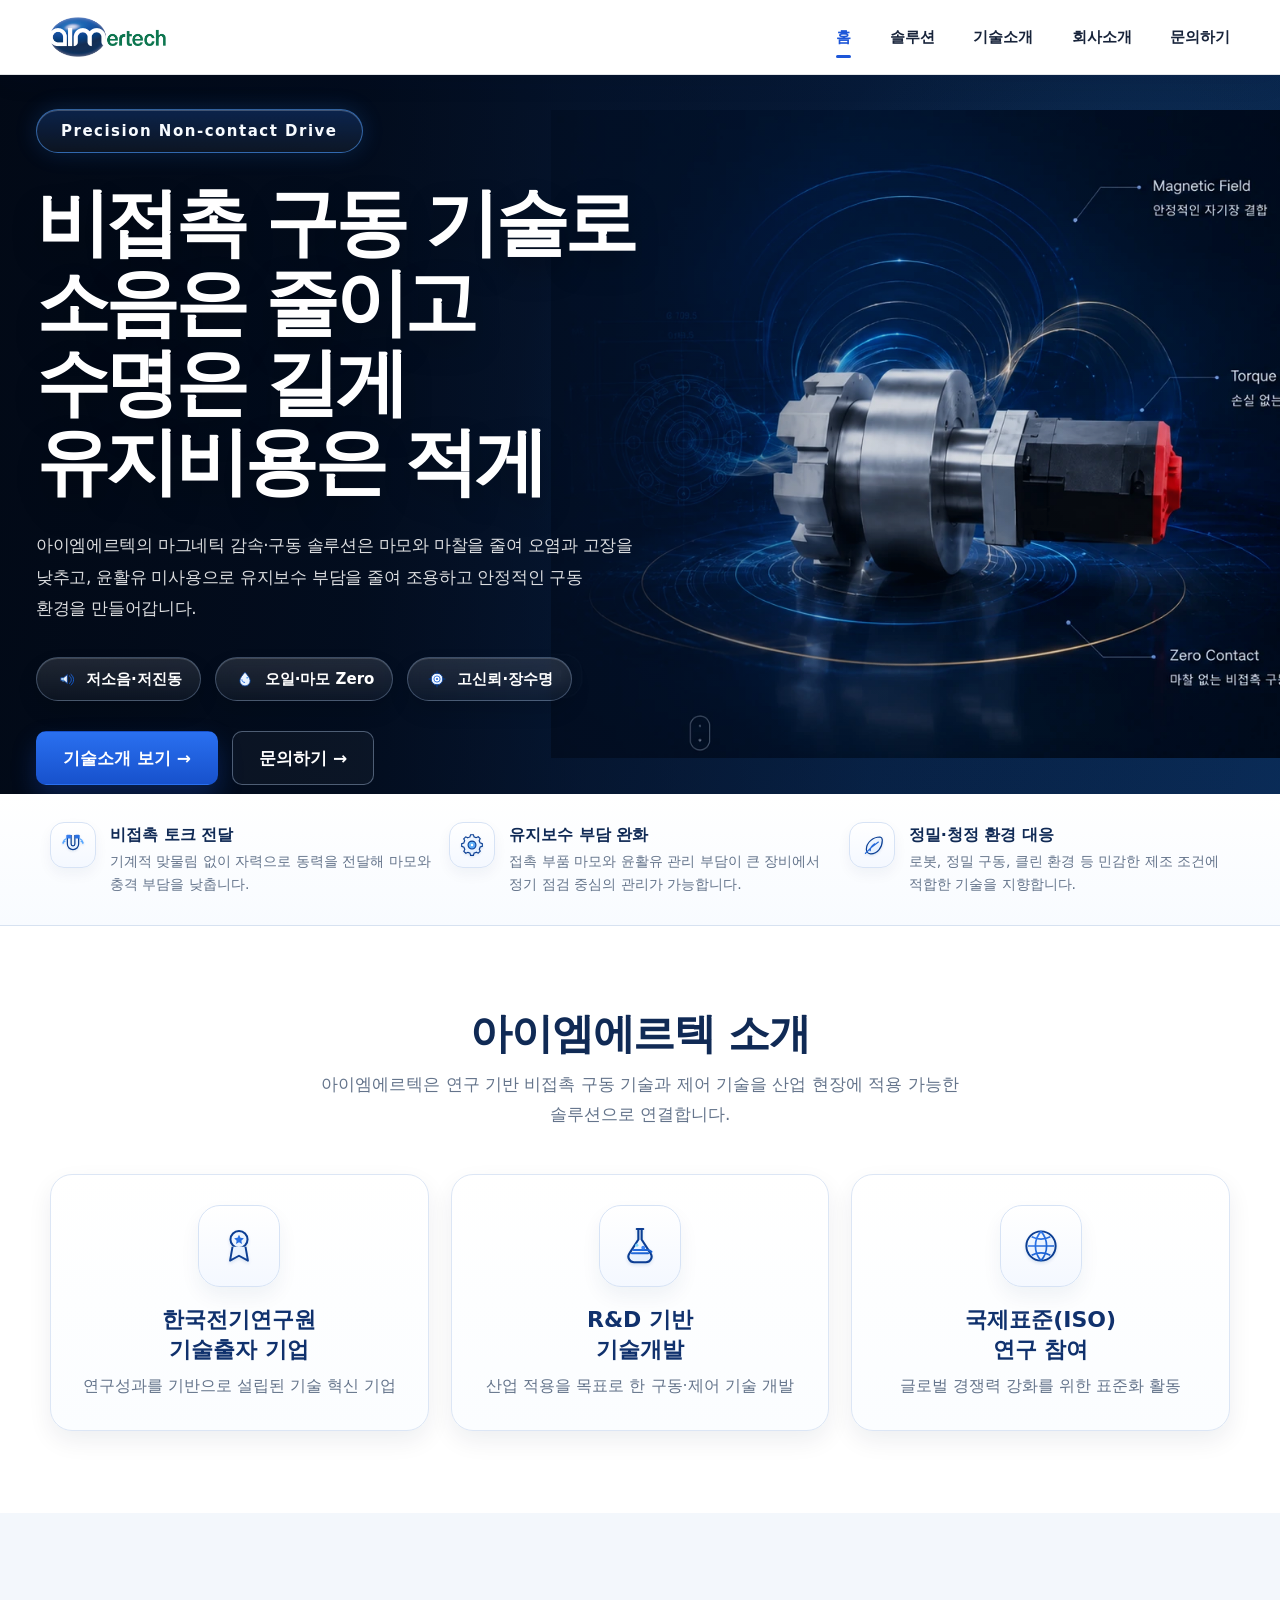
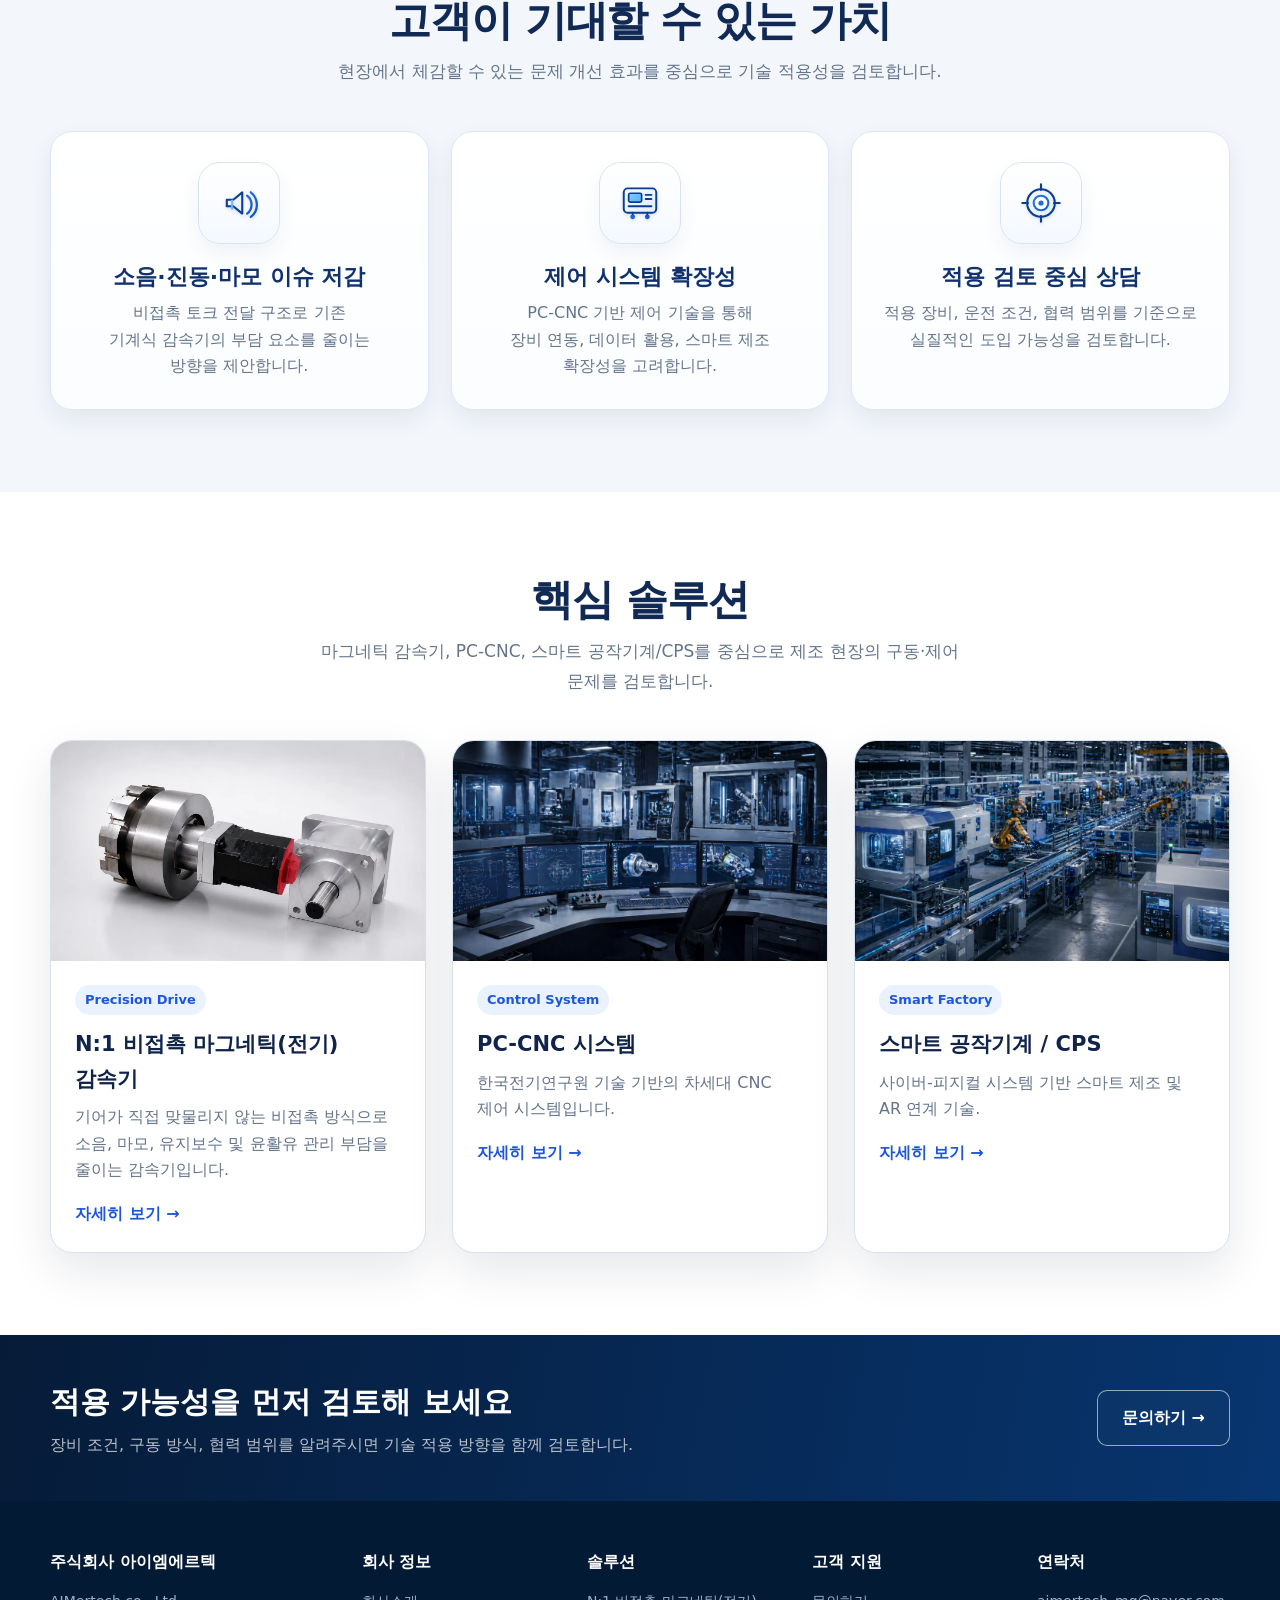
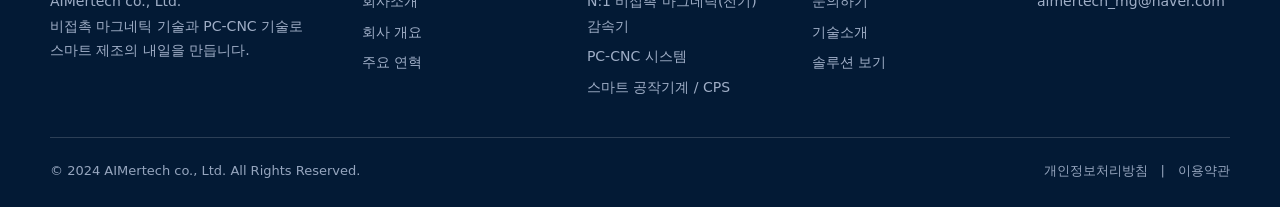
==== commit fae2941a: "Add files via upload" ====
--- a/index.html
+++ b/index.html
@@ -13,7 +13,7 @@
 <meta content="assets/images/hero-mangetic-gear.webp" property="og:image"/>
 <link href="assets/logo/aimertech.logo.transparent.png" rel="icon" type="image/png"/>
 <link href="css/style.css" rel="stylesheet"/>
-<link rel="preload" as="image" href="assets/hero/home-hero-visual-v1.webp"/>
+<link rel="preload" as="image" href="assets/hero/home-hero-magnetic-v3.webp"/>
 </head>
 <body>
 <a class="skip" href="#main">본문 바로가기</a>
@@ -25,19 +25,24 @@
 </div>
 </header>
 <main id="main">
-<section class="hero">
-<div class="container hero-grid">
-<div class="hero-copy">
-<div class="hero-kicker">Non-contact Magnetic Drive Technology</div>
-<h1>비접촉 구동 기술로<br/>소음은 줄이고<br/>수명은 길게<br/>유지비용은 적게</h1>
-<p>아이엠에르텍은 마그네틱 감속기와 PC-CNC 기술을 바탕으로, 기어가 직접 맞물리지 않는 자기장 기반 비접촉 구동 솔루션을 제안합니다. 저소음·저진동·고정밀 제어와 함께 마모 및 윤활유 미사용에 따른 오염·폐유 처리 부담을 줄여, 정밀 제조 현장에 보다 안정적인 구동 환경을 제공합니다.</p>
-<div class="hero-chips"><span>비접촉 토크 전달</span><span>소음·마모 저감</span><span>스마트 제조 연계</span></div>
-<div class="btn-row"><a class="btn btn-primary" href="technology.html">기술소개 보기 →</a><a class="btn btn-outline" href="contact.html">적용 검토 문의 →</a></div>
-</div>
-<div class="hero-media hero-media-premium" aria-hidden="true">
-  <img class="home-hero-visual" src="assets/hero/home-hero-visual-v1.webp" alt="" decoding="async"/>
-</div>
-</div>
+<section class="hero home-hero-v3">
+  <div class="home-hero-bg" aria-hidden="true"></div>
+  <div class="container home-hero-container">
+    <div class="home-hero-copy">
+      <span class="home-hero-eyebrow">Precision Non-contact Drive</span>
+      <h1>비접촉 구동 기술로<br/>소음은 줄이고<br/>수명은 길게<br/>유지비용은 적게</h1>
+      <p>아이엠에르텍의 마그네틱 감속·구동 솔루션은 마모와 마찰을 줄여 오염과 고장을 낮추고, 윤활유 미사용으로 유지보수 부담을 줄여 조용하고 안정적인 구동 환경을 만들어갑니다.</p>
+      <div class="home-hero-badges" aria-label="핵심 장점">
+        <span><img src="assets/icons/sound.svg" alt="" loading="lazy" decoding="async"/>저소음·저진동</span>
+        <span><img src="assets/icons/droplet.svg" alt="" loading="lazy" decoding="async"/>오일·마모 Zero</span>
+        <span><img src="assets/icons/target.svg" alt="" loading="lazy" decoding="async"/>고신뢰·장수명</span>
+      </div>
+      <div class="home-hero-actions">
+        <a class="btn btn-primary" href="technology.html">기술소개 보기 →</a>
+        <a class="btn btn-outline home-outline" href="contact.html">문의하기 →</a>
+      </div>
+    </div>
+  </div>
 </section>
 <section class="customer-bar">
 <div class="container customer-points">
--- a/css/style.css
+++ b/css/style.css
@@ -948,239 +948,283 @@
 }
 
 
-/* Phase 15: homepage hero premium visual upgrade based on selected concept 1 */
-.home-hero {
+/* Phase 16: homepage hero rebuilt from concept 3 */
+.home-hero-v3 {
   position: relative;
-  min-height: 720px;
+  min-height: 760px;
+  padding: 0;
+  display: flex;
+  align-items: center;
   overflow: hidden;
   background:
-    radial-gradient(circle at 70% 36%, rgba(30, 116, 220, .34), transparent 34%),
-    radial-gradient(circle at 92% 72%, rgba(61, 165, 255, .16), transparent 30%),
-    linear-gradient(115deg, #041126 0%, #071b38 44%, #0e3a6f 100%);
-}
-
-.home-hero::before {
+    radial-gradient(circle at 64% 48%, rgba(28,122,240,.24), transparent 34%),
+    radial-gradient(circle at 88% 32%, rgba(70,170,255,.12), transparent 28%),
+    linear-gradient(115deg, #020b18 0%, #061731 44%, #0a2c58 100%);
+}
+
+.home-hero-v3::before {
   content: "";
   position: absolute;
   inset: 0;
+  z-index: 1;
   pointer-events: none;
   background:
-    linear-gradient(90deg, rgba(2, 8, 20, .44) 0%, rgba(2, 8, 20, .28) 38%, rgba(4, 23, 52, .06) 72%),
-    repeating-linear-gradient(90deg, rgba(255,255,255,.025) 0 1px, transparent 1px 78px),
-    repeating-linear-gradient(0deg, rgba(255,255,255,.018) 0 1px, transparent 1px 78px);
-  z-index: 0;
-}
-
-.home-hero::after {
+    linear-gradient(
+      90deg,
+      rgba(2,9,22,.88) 0%,
+      rgba(2,11,27,.82) 28%,
+      rgba(4,17,40,.52) 45%,
+      rgba(6,28,64,.18) 68%,
+      rgba(6,28,64,.04) 100%
+    );
+}
+
+.home-hero-v3::after {
   content: "";
   position: absolute;
-  right: -10%;
-  top: 7%;
-  width: 760px;
-  height: 760px;
-  border-radius: 999px;
+  inset: 0;
+  z-index: 0;
   pointer-events: none;
-  opacity: .28;
   background:
-    radial-gradient(circle, transparent 0 42%, rgba(86, 178, 255, .22) 42.3% 42.8%, transparent 43.2% 58%, rgba(86, 178, 255, .15) 58.4% 59%, transparent 59.5%),
-    conic-gradient(from 15deg, transparent 0 22deg, rgba(73, 165, 255, .22) 22deg 25deg, transparent 25deg 82deg, rgba(73, 165, 255, .16) 82deg 86deg, transparent 86deg 360deg);
-  filter: blur(.2px);
+    repeating-linear-gradient(90deg, rgba(255,255,255,.021) 0 1px, transparent 1px 76px),
+    repeating-linear-gradient(0deg, rgba(255,255,255,.014) 0 1px, transparent 1px 76px);
+}
+
+.home-hero-bg {
+  position: absolute;
   z-index: 0;
-}
-
-.home-hero .hero-grid {
+  top: 0;
+  right: 0;
+  bottom: 0;
+  width: min(68vw, 1180px);
+  background-image: url("../assets/hero/home-hero-magnetic-v3.webp");
+  background-repeat: no-repeat;
+  background-size: auto 96%;
+  background-position: right center;
+  filter: saturate(1.02) contrast(1.02);
+  opacity: .98;
+}
+
+.home-hero-container {
   position: relative;
   z-index: 2;
-  grid-template-columns: minmax(460px, .86fr) minmax(560px, 1.14fr);
-  gap: clamp(42px, 5vw, 86px);
-  align-items: center;
-}
-
-.home-hero .hero-copy {
-  max-width: 690px;
-}
-
-.home-hero .eyebrow {
+  width: min(100% - 96px, 1500px);
+  max-width: 1500px;
+}
+
+.home-hero-copy {
+  max-width: 660px;
+  padding-top: 26px;
+}
+
+.home-hero-eyebrow {
   display: inline-flex;
   align-items: center;
-  min-height: 40px;
+  min-height: 44px;
   padding: 0 24px;
   margin-bottom: 30px;
-  border: 1px solid rgba(173, 205, 255, .30);
+  border: 1px solid rgba(83,161,255,.55);
   border-radius: 999px;
-  color: #f5f9ff;
-  background: linear-gradient(180deg, rgba(255,255,255,.11), rgba(255,255,255,.045));
+  color: #f7fbff;
+  background: linear-gradient(180deg, rgba(45,125,255,.22), rgba(255,255,255,.045));
   box-shadow:
-    inset 0 1px 0 rgba(255,255,255,.18),
-    0 12px 24px rgba(0,0,0,.16),
-    0 0 22px rgba(55, 145, 255, .10);
+    inset 0 1px 0 rgba(255,255,255,.22),
+    0 0 22px rgba(46,133,255,.18);
   font-size: 15px;
   font-weight: 800;
-  letter-spacing: -.01em;
-}
-
-.home-hero h1 {
-  margin: 0 0 30px;
+  letter-spacing: .10em;
+}
+
+.home-hero-v3 h1 {
+  margin: 0 0 28px;
   color: #fff;
-  font-size: clamp(50px, 5.1vw, 86px);
-  line-height: 1.08;
-  letter-spacing: -.058em;
+  font-size: clamp(54px, 5.2vw, 88px);
+  line-height: 1.075;
+  letter-spacing: -.062em;
   font-weight: 900;
-  text-shadow: 0 12px 26px rgba(0,0,0,.24);
-}
-
-.home-hero p {
-  max-width: 650px;
+  text-shadow: 0 14px 30px rgba(0,0,0,.26);
+}
+
+.home-hero-v3 p {
+  max-width: 610px;
+  margin: 0;
   color: rgba(255,255,255,.86);
-  font-size: clamp(17px, 1.25vw, 20px);
-  line-height: 1.88;
+  font-size: clamp(17px, 1.2vw, 20px);
+  line-height: 1.86;
+  letter-spacing: -.018em;
   font-weight: 500;
-  letter-spacing: -.018em;
-}
-
-.home-hero .hero-chips {
-  margin-top: 34px;
+}
+
+.home-hero-badges {
+  display: flex;
+  flex-wrap: wrap;
   gap: 14px;
-}
-
-.home-hero .hero-chips span {
-  min-height: 42px;
+  margin-top: 32px;
+}
+
+.home-hero-badges span {
+  display: inline-flex;
+  align-items: center;
+  gap: 9px;
+  min-height: 44px;
   padding: 0 18px;
-  border: 1px solid rgba(177, 210, 255, .30);
-  color: #ffffff;
-  background:
-    linear-gradient(180deg, rgba(255,255,255,.12), rgba(255,255,255,.045));
+  border: 1px solid rgba(179,210,255,.28);
+  border-radius: 999px;
+  color: #fff;
+  background: linear-gradient(180deg, rgba(255,255,255,.12), rgba(255,255,255,.045));
   box-shadow:
     inset 0 1px 0 rgba(255,255,255,.14),
     0 10px 20px rgba(0,0,0,.13);
   backdrop-filter: blur(8px);
-}
-
-.hero-media-premium {
-  position: relative;
-  display: block;
-  width: min(760px, 100%);
-  margin-left: auto;
-  transform: translateX(10px);
-  filter: drop-shadow(0 34px 48px rgba(0, 0, 0, .22));
-}
-
-.hero-media-premium::before {
-  content: "";
-  position: absolute;
-  inset: -34px -42px -42px -48px;
-  border-radius: 34px;
-  border: 1px solid rgba(123, 183, 255, .14);
-  background:
-    linear-gradient(135deg, rgba(255,255,255,.075), rgba(255,255,255,0) 42%),
-    radial-gradient(circle at 50% 0%, rgba(75, 168, 255, .20), transparent 48%);
-  pointer-events: none;
-  z-index: -1;
-}
-
-.hero-media-premium::after {
-  content: "";
-  position: absolute;
-  left: -18%;
-  top: -7%;
-  width: 38%;
-  height: 42%;
-  border-radius: 999px;
-  background: radial-gradient(circle, rgba(77, 177, 255, .42), rgba(77, 177, 255, 0) 68%);
-  filter: blur(18px);
-  pointer-events: none;
-}
-
-.home-hero-visual {
-  display: block;
-  width: 100%;
-  height: auto;
-  border-radius: 30px;
-  object-fit: contain;
-  opacity: .98;
-}
-
-@media (max-width: 1180px) {
-  .home-hero {
+  font-weight: 800;
+  font-size: 15px;
+}
+
+.home-hero-badges img {
+  width: 22px;
+  height: 22px;
+}
+
+.home-hero-actions {
+  display: flex;
+  flex-wrap: wrap;
+  gap: 14px;
+  margin-top: 30px;
+}
+
+.home-hero-actions .btn {
+  min-height: 54px;
+  padding: 0 26px;
+  font-size: 17px;
+  font-weight: 900;
+}
+
+.home-hero-actions .home-outline {
+  color: #fff;
+  border-color: rgba(197,221,255,.36);
+  background: rgba(255,255,255,.035);
+}
+
+@media (max-width: 1280px) {
+  .home-hero-v3 {
+    min-height: 720px;
+  }
+
+  .home-hero-bg {
+    width: 66vw;
+    background-size: auto 90%;
+    background-position: right -90px center;
+  }
+
+  .home-hero-container {
+    width: min(100% - 72px, 1360px);
+  }
+
+  .home-hero-copy {
+    max-width: 610px;
+  }
+
+  .home-hero-v3 h1 {
+    font-size: clamp(50px, 5.8vw, 76px);
+  }
+}
+
+@media (max-width: 980px) {
+  .home-hero-v3 {
     min-height: 680px;
-  }
-
-  .home-hero .hero-grid {
-    grid-template-columns: minmax(0, .95fr) minmax(420px, 1.05fr);
-    gap: 42px;
-  }
-
-  .home-hero h1 {
-    font-size: clamp(46px, 6vw, 70px);
-  }
-
-  .hero-media-premium {
-    transform: translateX(0);
-  }
-}
-
-@media (max-width: 920px) {
-  .home-hero {
+    align-items: flex-start;
+    padding: 76px 0 84px;
+  }
+
+  .home-hero-v3::before {
+    background:
+      linear-gradient(
+        90deg,
+        rgba(2,9,22,.94) 0%,
+        rgba(2,11,27,.91) 50%,
+        rgba(4,17,40,.68) 100%
+      );
+  }
+
+  .home-hero-bg {
+    width: 100%;
+    opacity: .44;
+    background-size: auto 82%;
+    background-position: right -260px bottom;
+  }
+
+  .home-hero-container {
+    width: calc(100% - 48px);
+  }
+
+  .home-hero-copy {
+    max-width: 720px;
+  }
+
+  .home-hero-v3 p {
+    max-width: 680px;
+  }
+}
+
+@media (max-width: 560px) {
+  .home-hero-v3 {
     min-height: auto;
-    padding: 72px 0 76px;
-  }
-
-  .home-hero .hero-grid {
-    grid-template-columns: 1fr;
-  }
-
-  .home-hero .hero-copy {
-    max-width: 760px;
-  }
-
-  .home-hero p {
-    max-width: 720px;
-  }
-
-  .hero-media-premium {
-    width: min(720px, 100%);
-    margin: 16px auto 0;
-  }
-}
-
-@media (max-width: 560px) {
-  .home-hero {
-    padding: 54px 0 58px;
-  }
-
-  .home-hero .eyebrow {
+    padding: 54px 0 62px;
+  }
+
+  .home-hero-bg {
+    opacity: .28;
+    background-size: auto 72%;
+    background-position: right -300px bottom;
+  }
+
+  .home-hero-container {
+    width: calc(100% - 32px);
+  }
+
+  .home-hero-eyebrow {
     min-height: 36px;
     padding: 0 16px;
-    font-size: 12px;
     margin-bottom: 22px;
-  }
-
-  .home-hero h1 {
+    font-size: 11px;
+    letter-spacing: .06em;
+  }
+
+  .home-hero-v3 h1 {
+    margin-bottom: 20px;
     font-size: 38px;
     line-height: 1.14;
   }
 
-  .home-hero p {
+  .home-hero-v3 p {
     font-size: 15px;
     line-height: 1.72;
   }
 
-  .home-hero .hero-chips {
+  .home-hero-badges {
     gap: 10px;
-  }
-
-  .home-hero .hero-chips span {
+    margin-top: 24px;
+  }
+
+  .home-hero-badges span {
     min-height: 38px;
     padding: 0 13px;
     font-size: 12px;
   }
 
-  .hero-media-premium::before {
-    inset: -16px;
-    border-radius: 24px;
-  }
-
-  .home-hero-visual {
-    border-radius: 20px;
-  }
-}
+  .home-hero-badges img {
+    width: 18px;
+    height: 18px;
+  }
+
+  .home-hero-actions {
+    gap: 10px;
+    margin-top: 24px;
+  }
+
+  .home-hero-actions .btn {
+    width: 100%;
+    min-height: 48px;
+    font-size: 15px;
+  }
+}
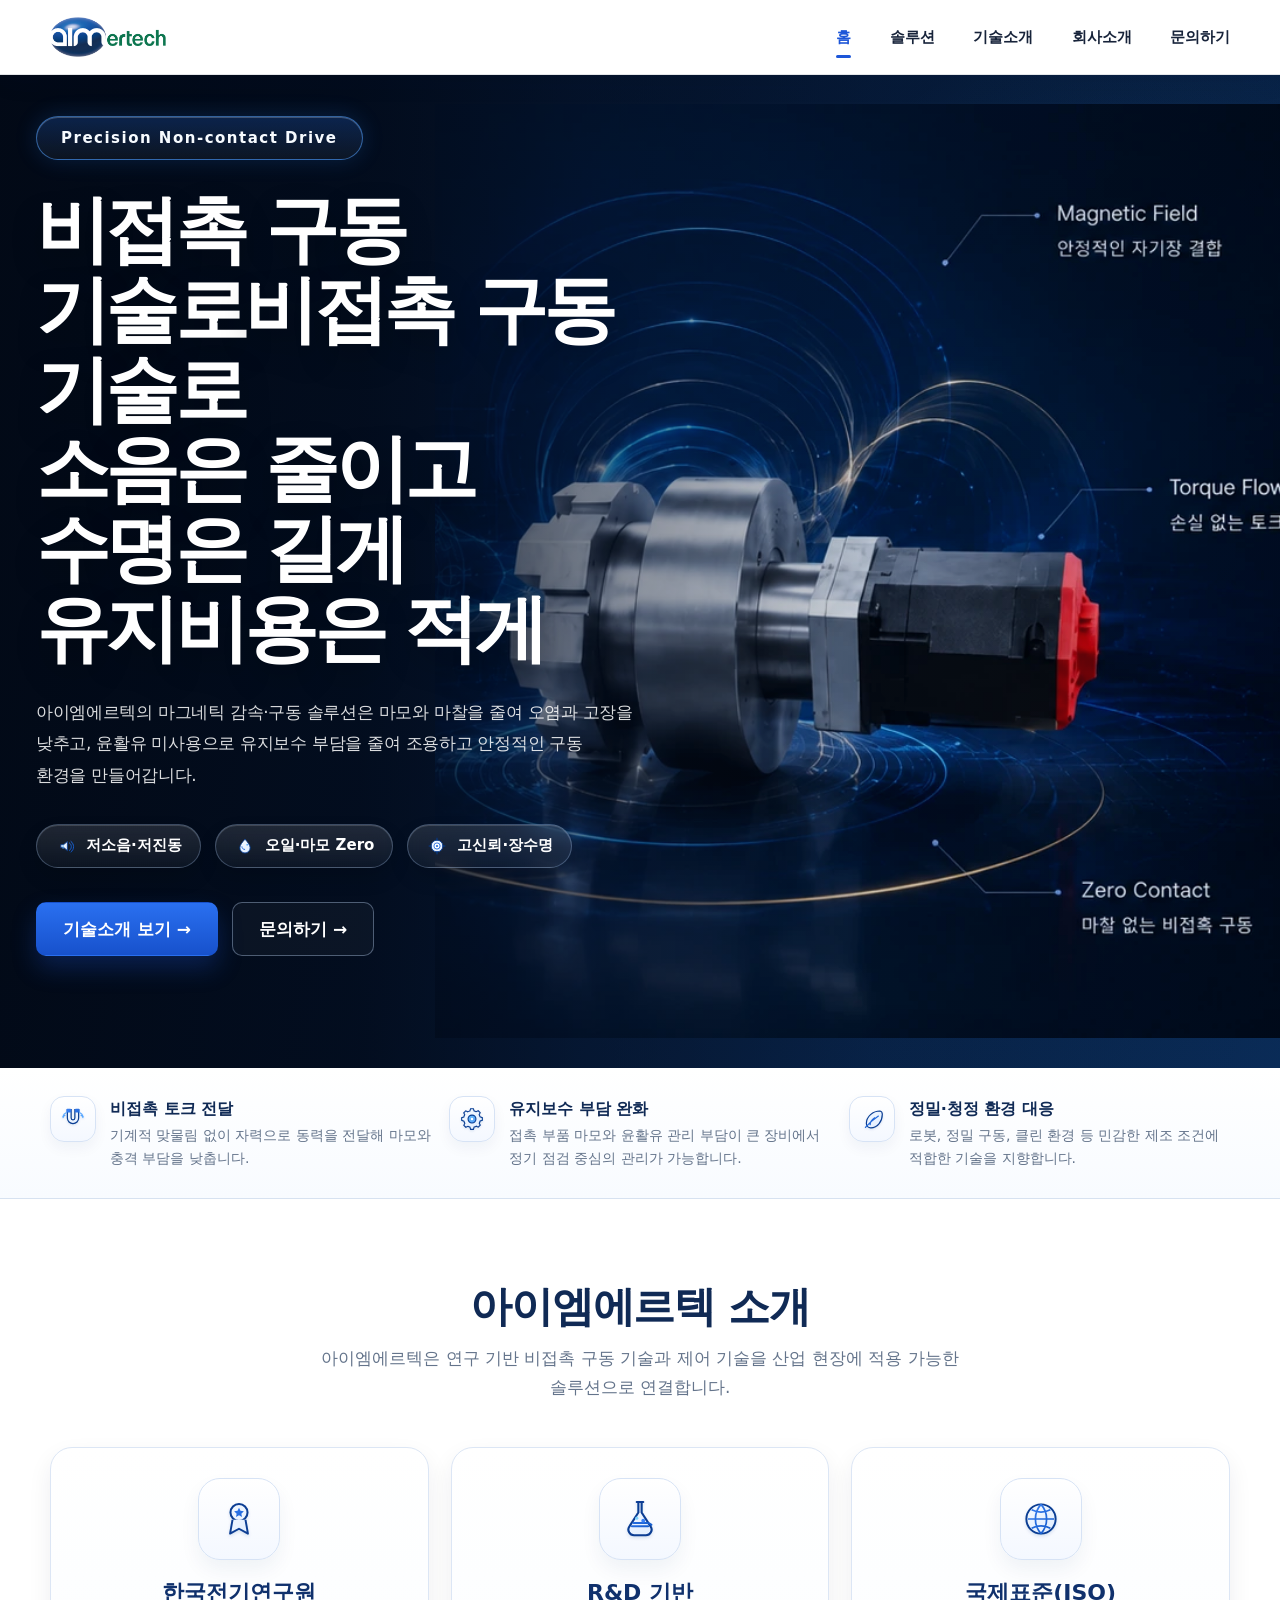
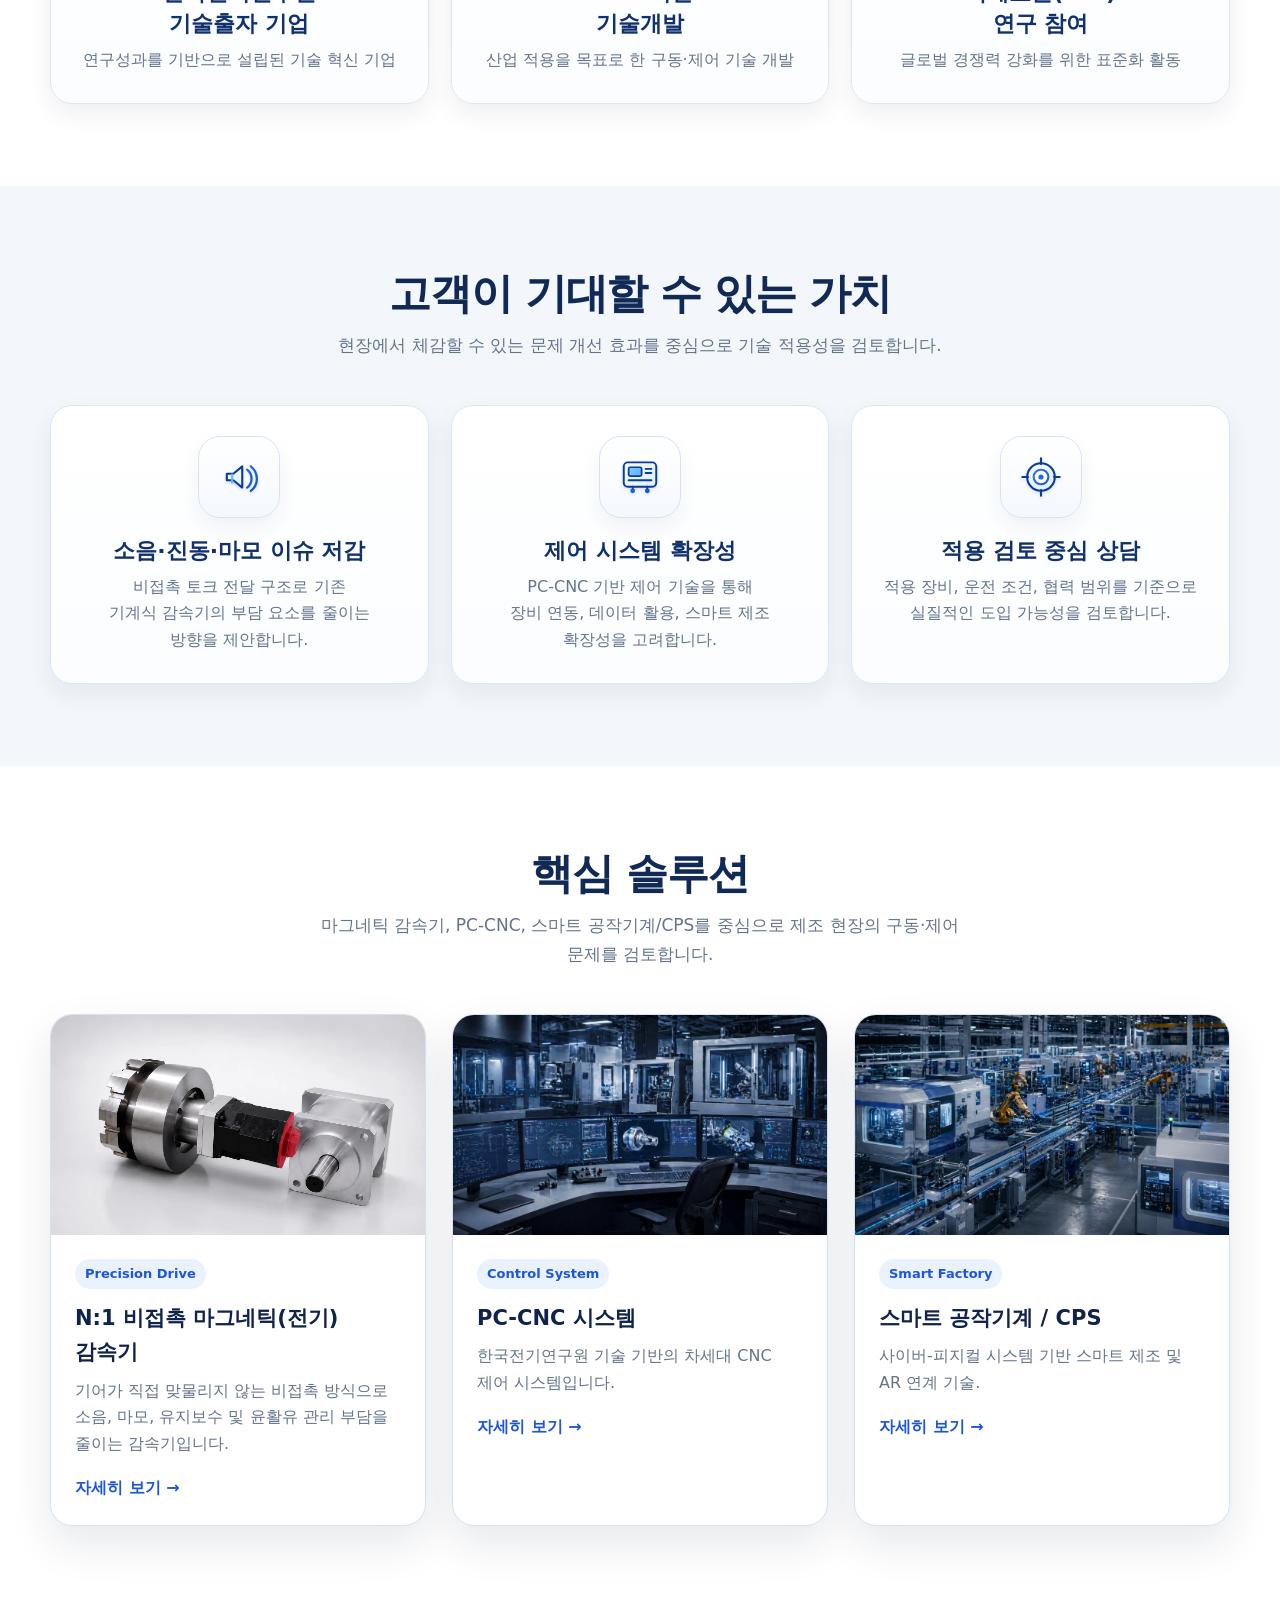
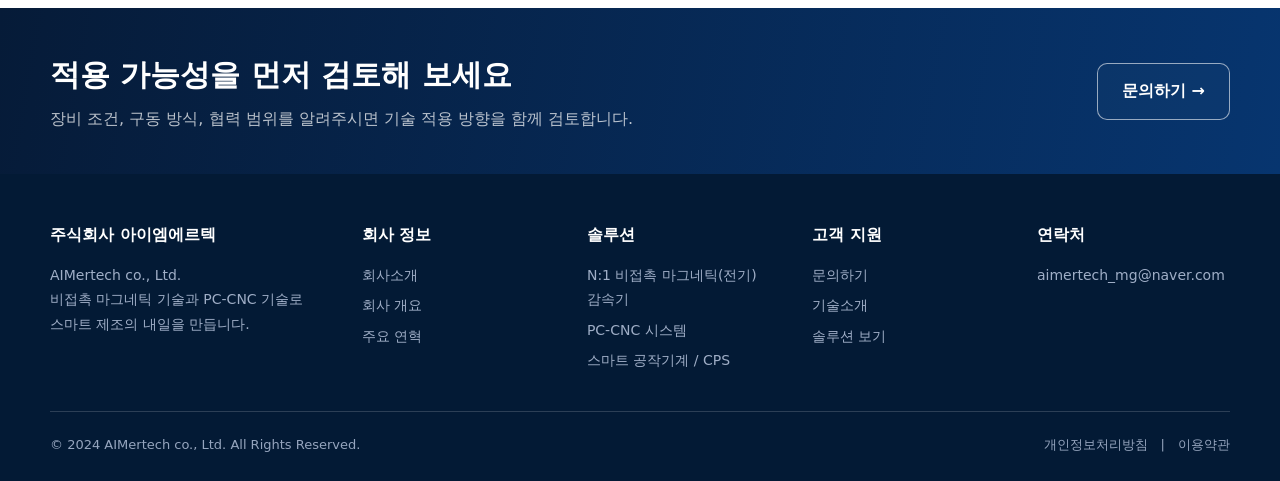
==== commit ea514c8f: "Update heading with new formatting and content" ====
--- a/index.html
+++ b/index.html
@@ -30,7 +30,8 @@
   <div class="container home-hero-container">
     <div class="home-hero-copy">
       <span class="home-hero-eyebrow">Precision Non-contact Drive</span>
-      <h1>비접촉 구동 기술로<br/>소음은 줄이고<br/>수명은 길게<br/>유지비용은 적게</h1>
+      <h1><span class="nowrap">비접촉 구동 기술로</span>비접촉 구동 기술로<br/>
+        소음은 줄이고<br/>수명은 길게<br/>유지비용은 적게</h1>
       <p>아이엠에르텍의 마그네틱 감속·구동 솔루션은 마모와 마찰을 줄여 오염과 고장을 낮추고, 윤활유 미사용으로 유지보수 부담을 줄여 조용하고 안정적인 구동 환경을 만들어갑니다.</p>
       <div class="home-hero-badges" aria-label="핵심 장점">
         <span><img src="assets/icons/sound.svg" alt="" loading="lazy" decoding="async"/>저소음·저진동</span>
--- a/css/style.css
+++ b/css/style.css
@@ -1228,3 +1228,64 @@
     font-size: 15px;
   }
 }
+
+
+/* Home hero spacing fix
+   - 목적: CTA 버튼이 배너 하단과 너무 붙어 보이는 문제 보정
+   - 적용: 기존 css/style.css 맨 아래에 붙여 넣으면 됩니다.
+*/
+.home-hero-v3 {
+  min-height: 840px;
+  padding: 44px 0 96px;
+  box-sizing: border-box;
+}
+
+.home-hero-copy {
+  padding-top: 0;
+}
+
+.home-hero-actions {
+  margin-top: 34px;
+  margin-bottom: 24px;
+}
+
+/* 오른쪽 비주얼도 높아진 배너에 맞춰 약간 더 자연스럽게 보정 */
+.home-hero-bg {
+  background-size: auto 100%;
+}
+
+/* 1280px 이하에서도 하단 여백 확보 */
+@media (max-width: 1280px) {
+  .home-hero-v3 {
+    min-height: 780px;
+    padding: 42px 0 88px;
+  }
+
+  .home-hero-bg {
+    background-size: auto 94%;
+  }
+}
+
+/* 태블릿에서는 기존보다 약간만 여유 있게 */
+@media (max-width: 980px) {
+  .home-hero-v3 {
+    min-height: 720px;
+    padding: 82px 0 96px;
+  }
+
+  .home-hero-actions {
+    margin-bottom: 18px;
+  }
+}
+
+/* 모바일은 너무 길어지지 않도록 버튼 아래 여백만 보강 */
+@media (max-width: 560px) {
+  .home-hero-v3 {
+    min-height: auto;
+    padding: 58px 0 72px;
+  }
+
+  .home-hero-actions {
+    margin-bottom: 10px;
+  }
+}
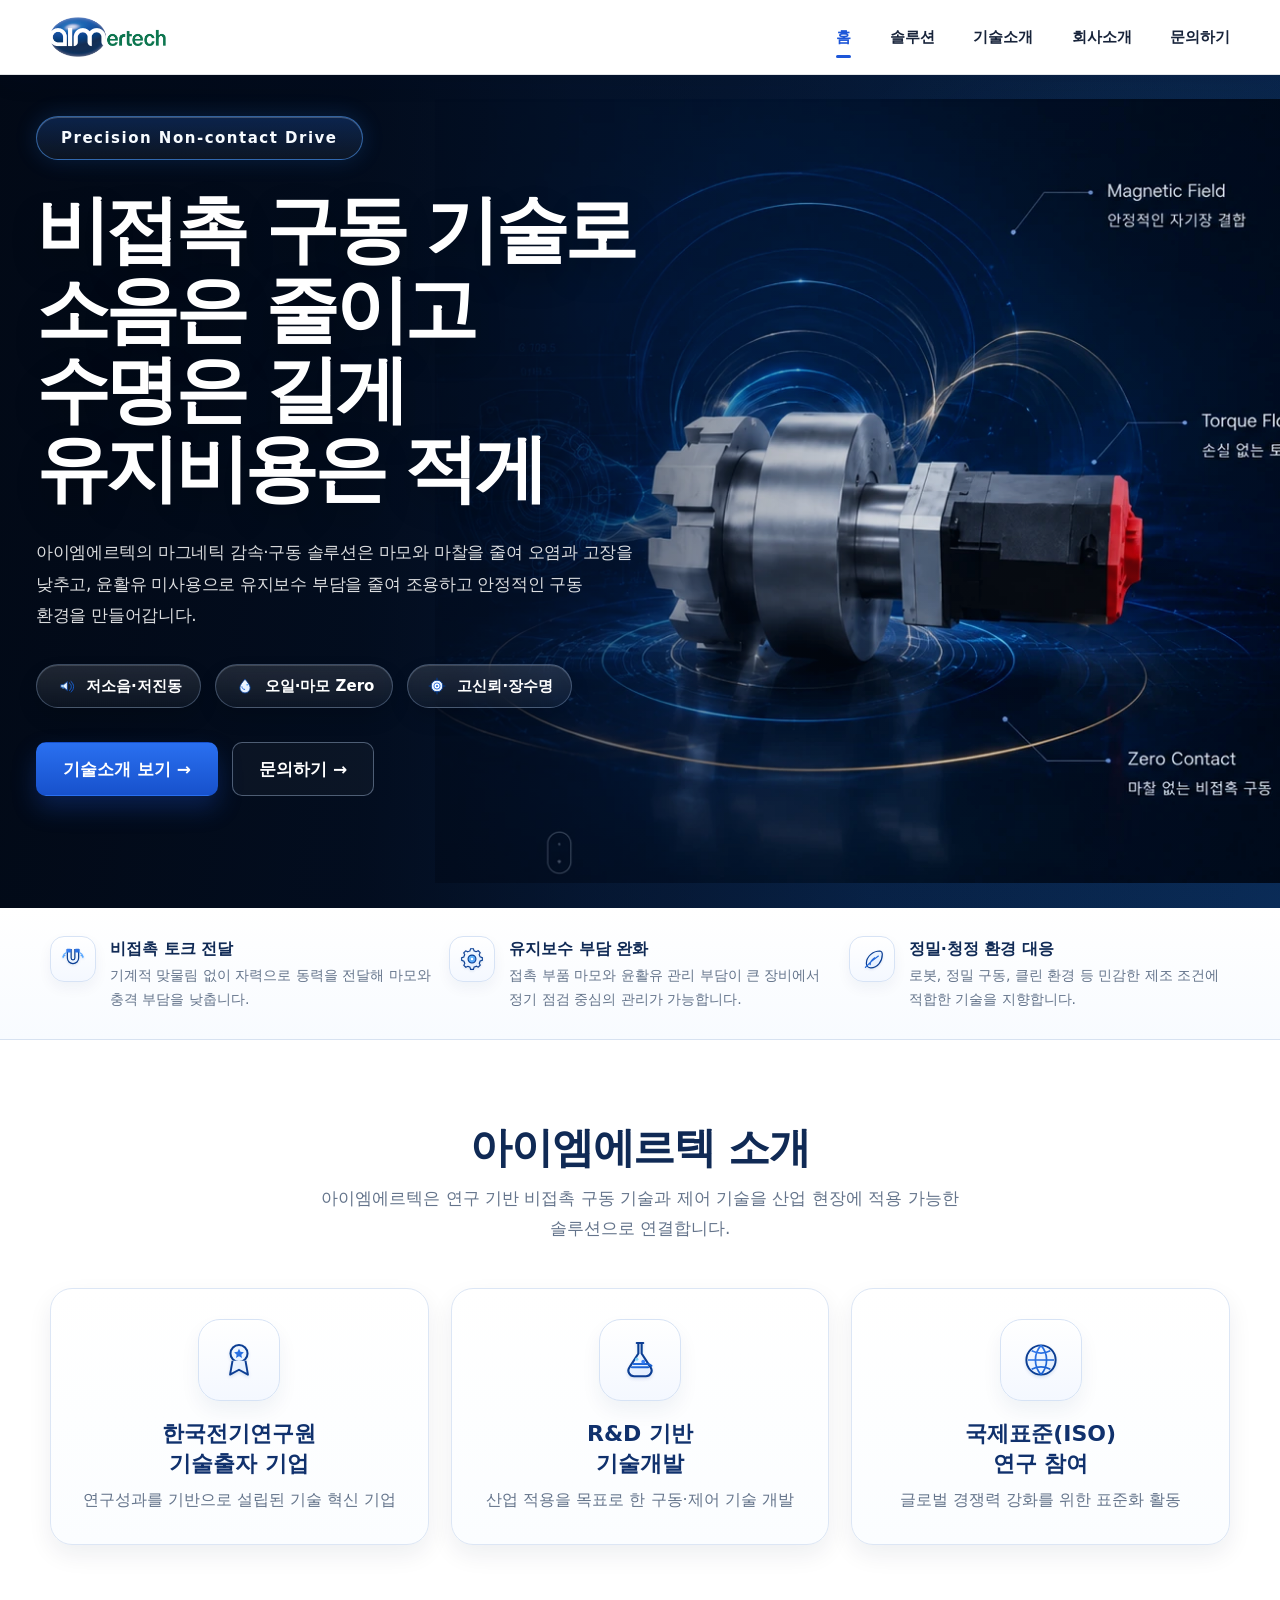
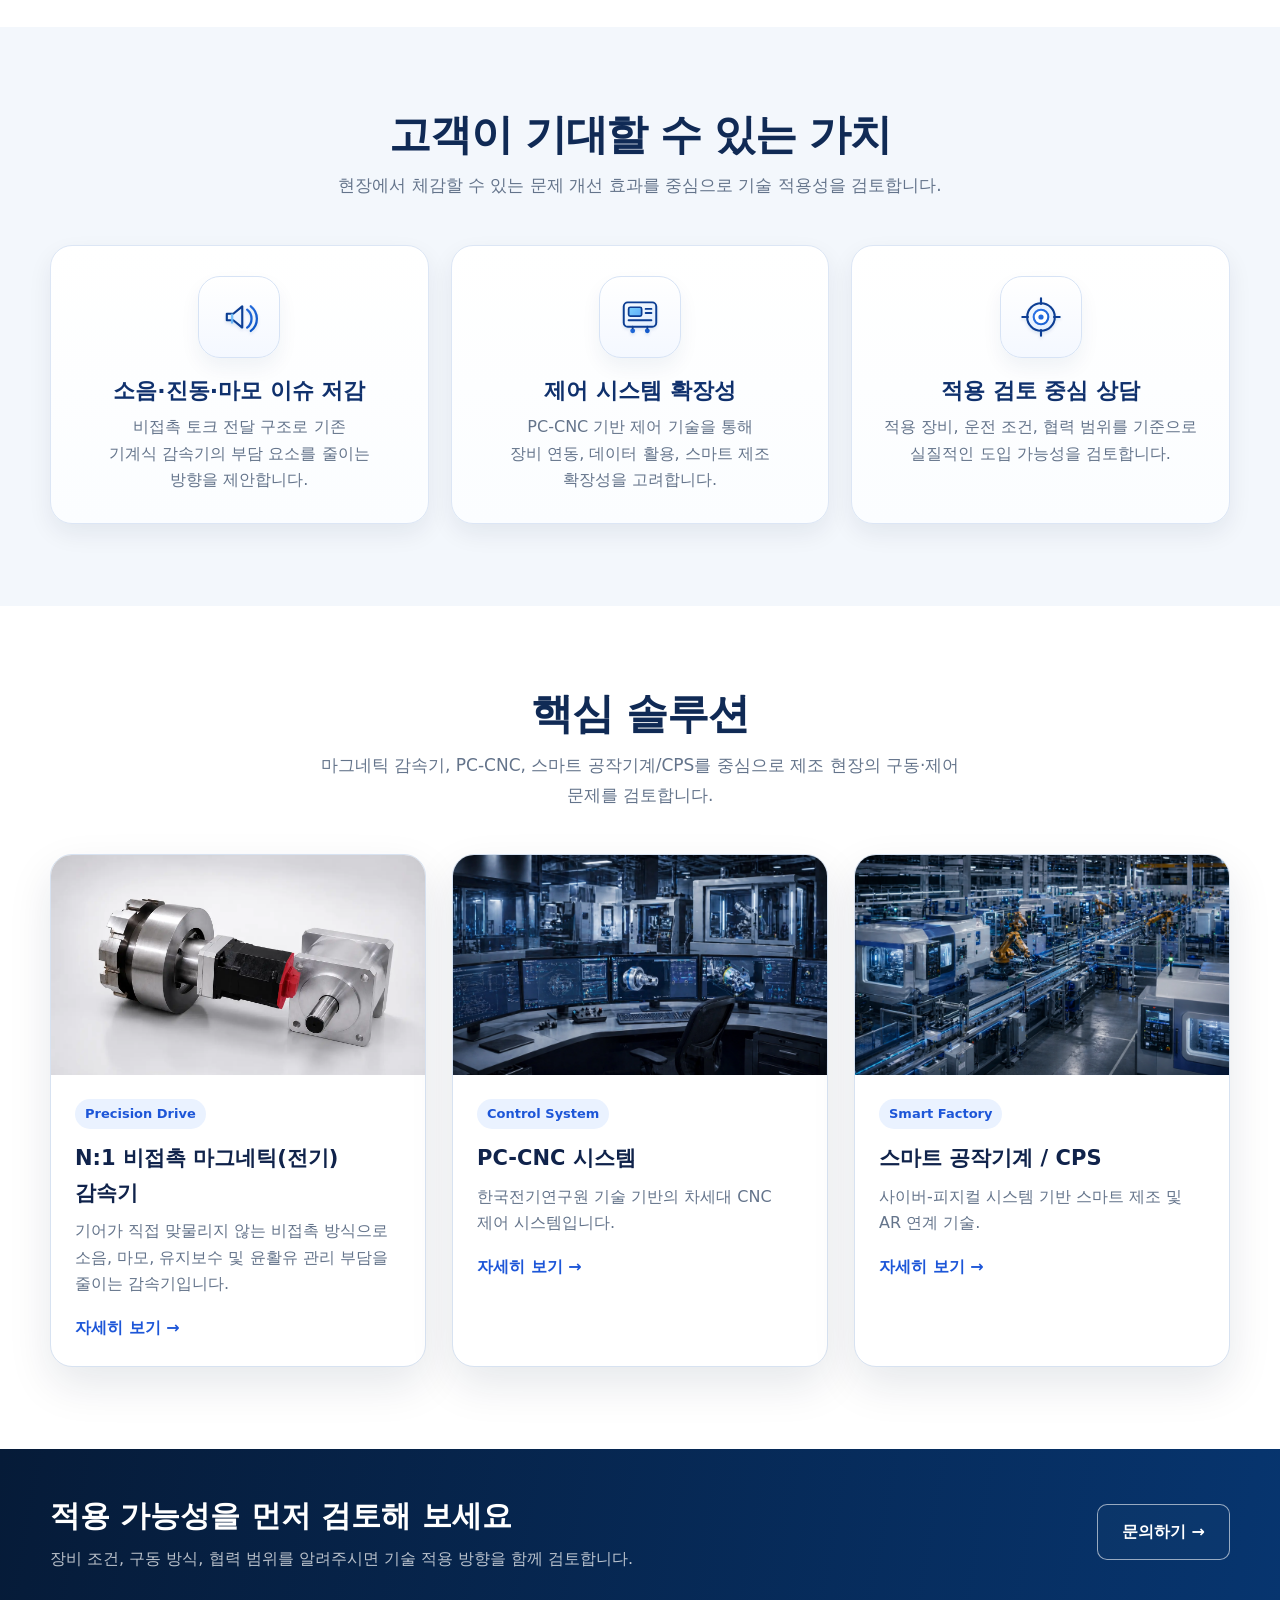
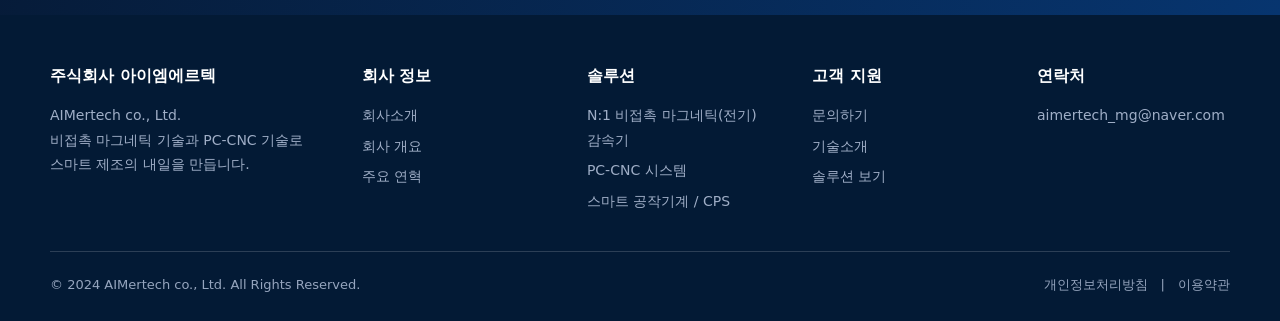
==== commit b67868a5: "Fix heading structure in index.html" ====
--- a/index.html
+++ b/index.html
@@ -30,7 +30,7 @@
   <div class="container home-hero-container">
     <div class="home-hero-copy">
       <span class="home-hero-eyebrow">Precision Non-contact Drive</span>
-      <h1><span class="nowrap">비접촉 구동 기술로</span>비접촉 구동 기술로<br/>
+      <h1><span class="nowrap">비접촉 구동 기술로</span><br/>
         소음은 줄이고<br/>수명은 길게<br/>유지비용은 적게</h1>
       <p>아이엠에르텍의 마그네틱 감속·구동 솔루션은 마모와 마찰을 줄여 오염과 고장을 낮추고, 윤활유 미사용으로 유지보수 부담을 줄여 조용하고 안정적인 구동 환경을 만들어갑니다.</p>
       <div class="home-hero-badges" aria-label="핵심 장점">
--- a/css/style.css
+++ b/css/style.css
@@ -1289,3 +1289,13 @@
     margin-bottom: 10px;
   }
 }
+
+.nowrap {
+  white-space: nowrap;
+}
+
+@media (max-width: 560px) {
+  .home-hero-v3 h1 {
+    font-size: 34px;
+  }
+}
